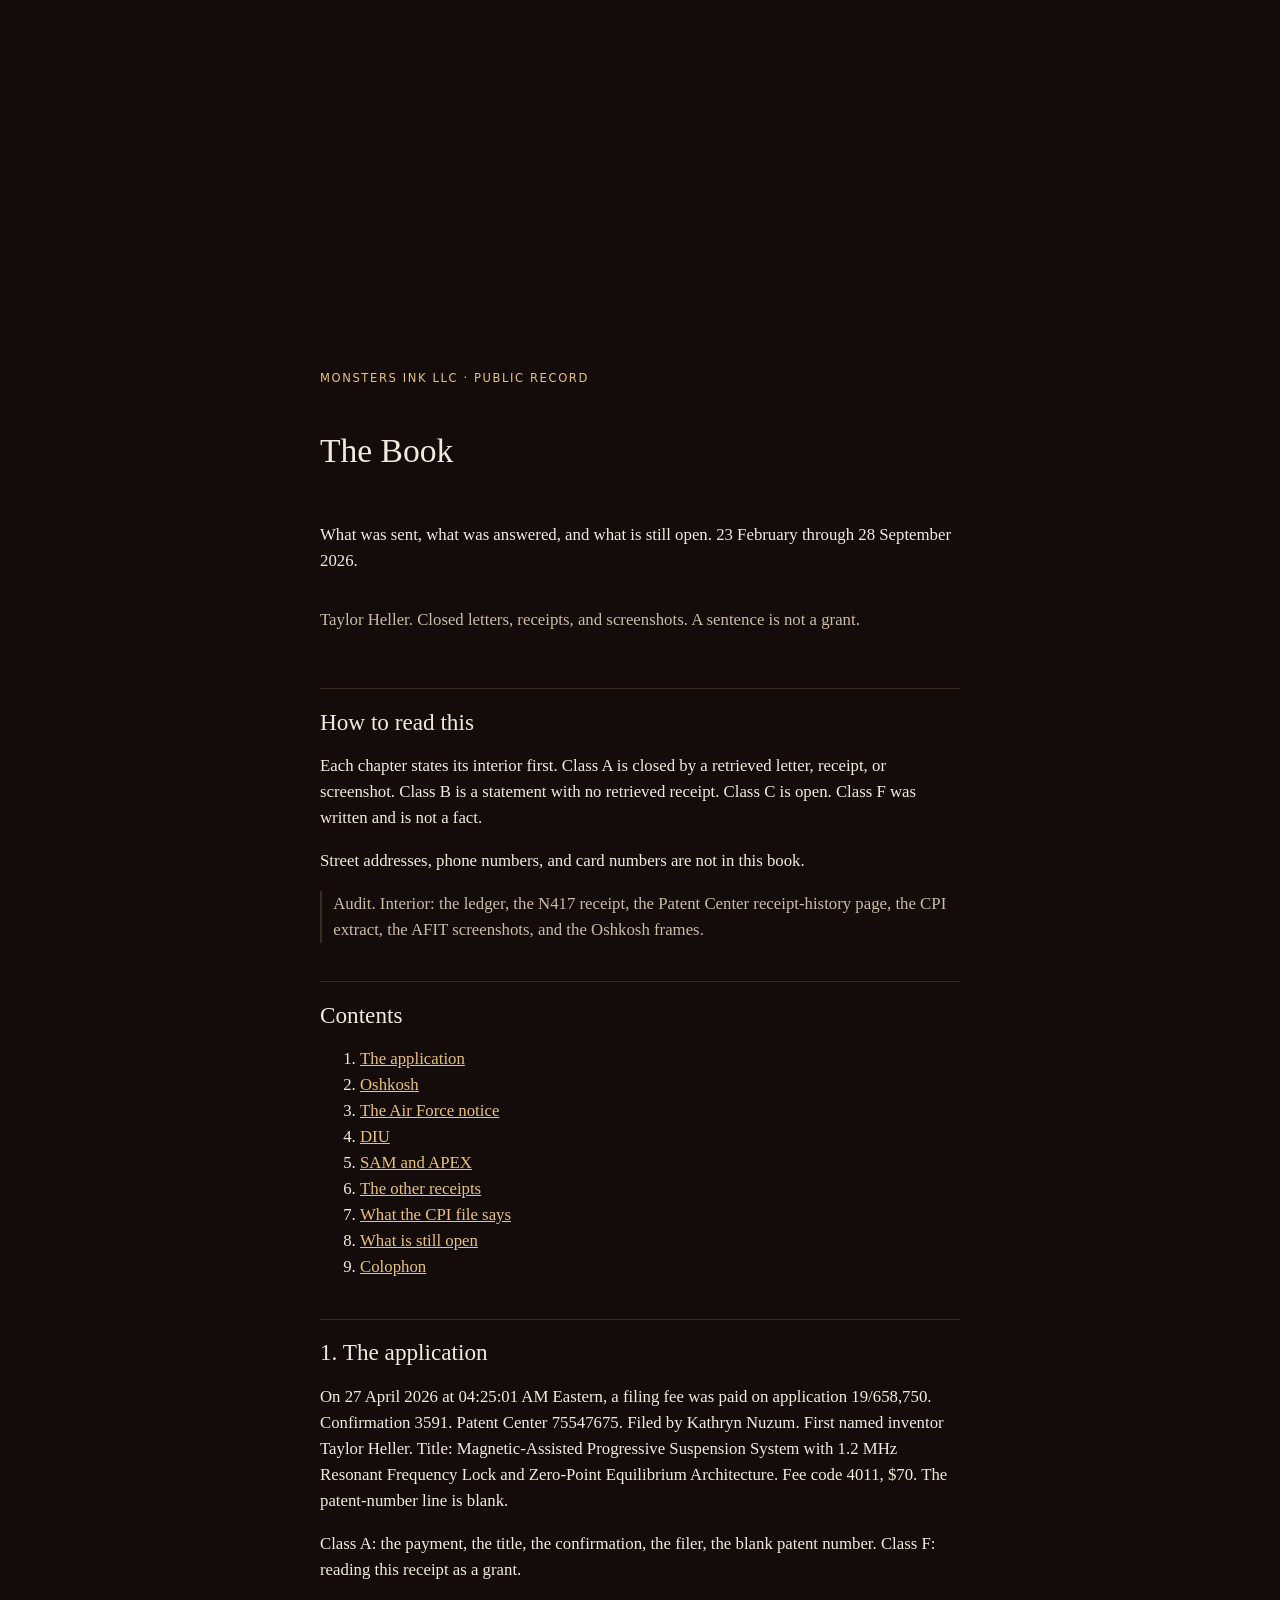
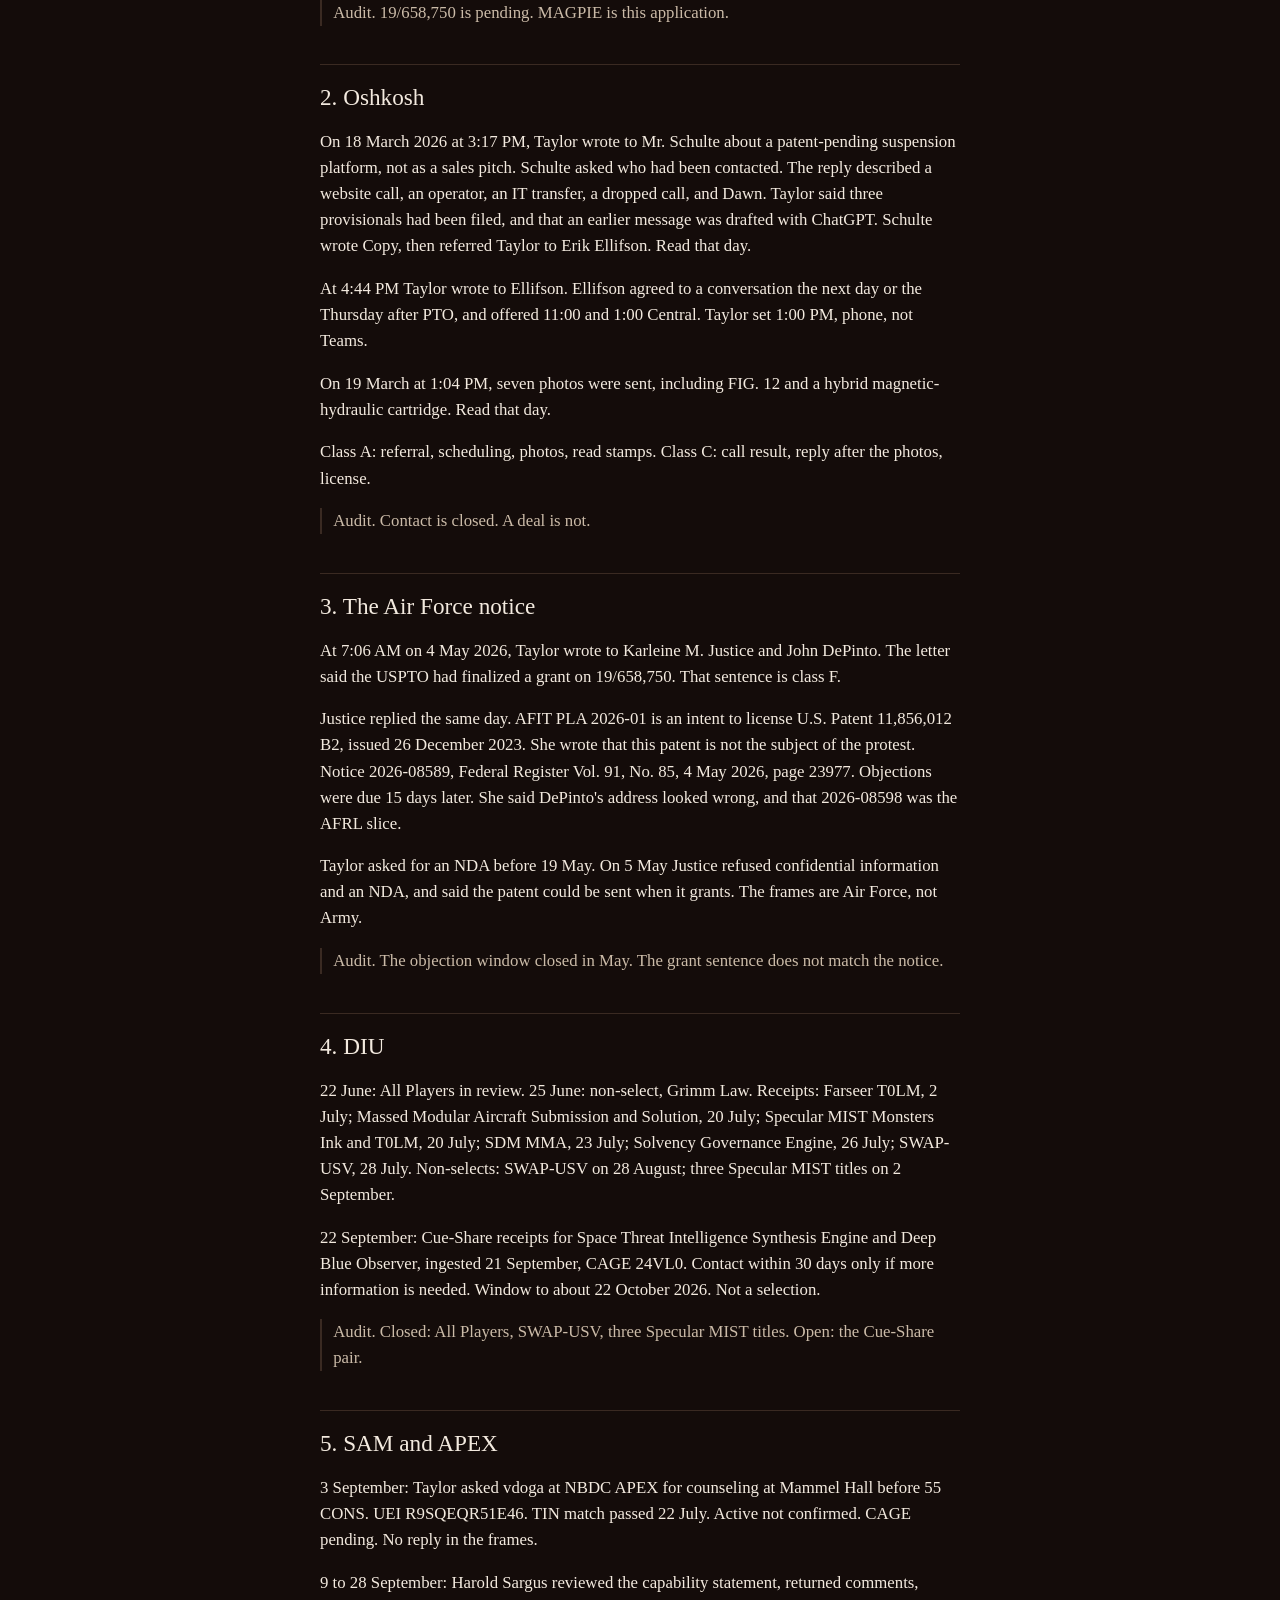
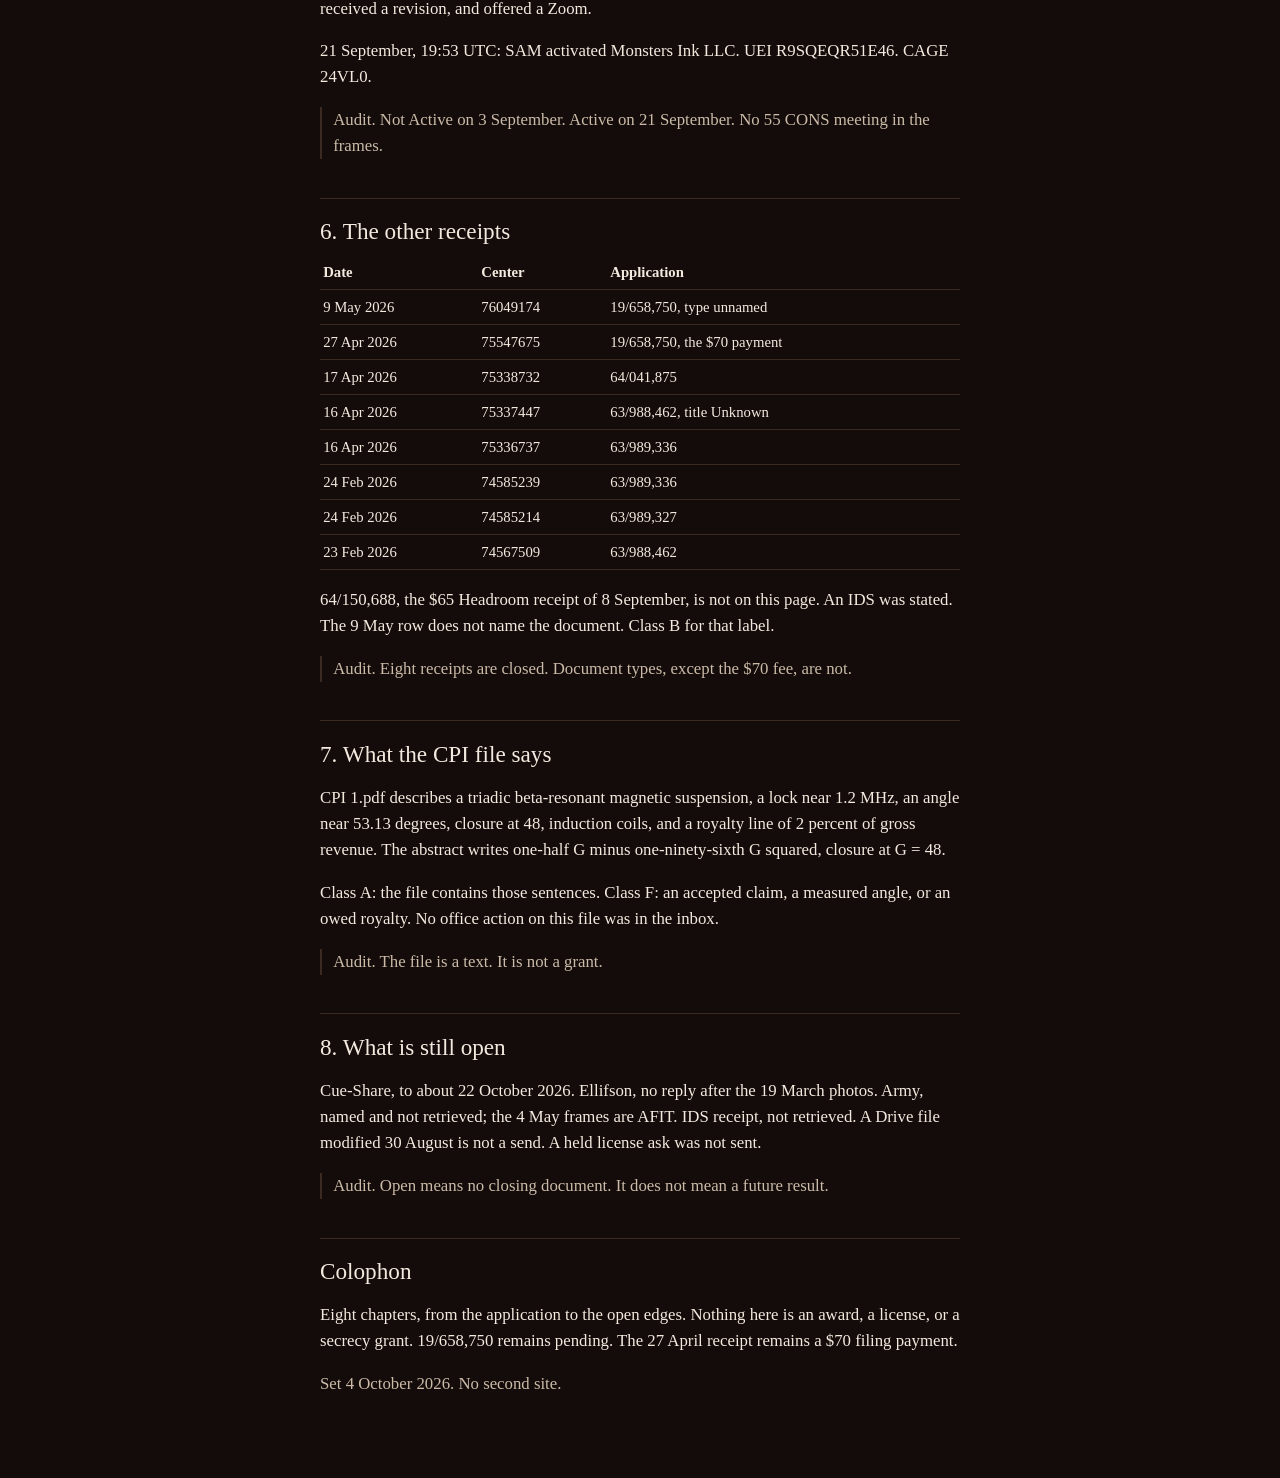
==== public/book.html @ eff6eac4 "Add the cover-to-cover book" ====
<!doctype html>
<html lang="en">
<head>
<meta charset="utf-8">
<meta name="viewport" content="width=device-width, initial-scale=1">
<title>The Book</title>
<style>
:root{color-scheme:dark;--bg:#140c0a;--ink:#f3eadf;--muted:#cbbba8;--rule:#3a2a22;--accent:#e7c27a}
body{margin:0 auto;max-width:40rem;padding:1.25rem 1.1rem 4rem;font:1.05rem/1.55 Georgia,serif;background:var(--bg);color:var(--ink)}
h1,h2{font-weight:500;line-height:1.2}h1{font-size:2.1rem}h2{font-size:1.45rem;margin:2.4rem 0 .6rem;border-top:1px solid var(--rule);padding-top:1.2rem}
a{color:var(--accent)}.muted,.audit{color:var(--muted)}.cover{min-height:70vh;display:flex;flex-direction:column;justify-content:flex-end}.kicker{letter-spacing:.14em;text-transform:uppercase;font:.72rem/1.4 ui-sans-serif,system-ui,sans-serif;color:var(--accent)}.audit{border-left:2px solid var(--rule);padding-left:.7rem}table{width:100%;border-collapse:collapse;font-size:.92rem}td,th{border-bottom:1px solid var(--rule);text-align:left;padding:.35rem .2rem;vertical-align:top}
</style>
</head>
<body>
<article>
<section class="cover" id="cover">
<p class="kicker">Monsters Ink LLC · public record</p>
<h1>The Book</h1>
<p>What was sent, what was answered, and what is still open. 23 February through 28 September 2026.</p>
<p class="muted">Taylor Heller. Closed letters, receipts, and screenshots. A sentence is not a grant.</p>
</section>
<section id="how"><h2>How to read this</h2>
<p>Each chapter states its interior first. Class A is closed by a retrieved letter, receipt, or screenshot. Class B is a statement with no retrieved receipt. Class C is open. Class F was written and is not a fact.</p>
<p>Street addresses, phone numbers, and card numbers are not in this book.</p>
<p class="audit">Audit. Interior: the ledger, the N417 receipt, the Patent Center receipt-history page, the CPI extract, the AFIT screenshots, and the Oshkosh frames.</p></section>
<nav id="contents"><h2>Contents</h2><ol>
<li><a href="#c1">The application</a></li>
<li><a href="#c2">Oshkosh</a></li>
<li><a href="#c3">The Air Force notice</a></li>
<li><a href="#c4">DIU</a></li>
<li><a href="#c5">SAM and APEX</a></li>
<li><a href="#c6">The other receipts</a></li>
<li><a href="#c7">What the CPI file says</a></li>
<li><a href="#c8">What is still open</a></li>
<li><a href="#close">Colophon</a></li>
</ol></nav>
<section id="c1"><h2>1. The application</h2>
<p>On 27 April 2026 at 04:25:01 AM Eastern, a filing fee was paid on application 19/658,750. Confirmation 3591. Patent Center 75547675. Filed by Kathryn Nuzum. First named inventor Taylor Heller. Title: Magnetic-Assisted Progressive Suspension System with 1.2 MHz Resonant Frequency Lock and Zero-Point Equilibrium Architecture. Fee code 4011, $70. The patent-number line is blank.</p>
<p>Class A: the payment, the title, the confirmation, the filer, the blank patent number. Class F: reading this receipt as a grant.</p>
<p class="audit">Audit. 19/658,750 is pending. MAGPIE is this application.</p></section>
<section id="c2"><h2>2. Oshkosh</h2>
<p>On 18 March 2026 at 3:17 PM, Taylor wrote to Mr. Schulte about a patent-pending suspension platform, not as a sales pitch. Schulte asked who had been contacted. The reply described a website call, an operator, an IT transfer, a dropped call, and Dawn. Taylor said three provisionals had been filed, and that an earlier message was drafted with ChatGPT. Schulte wrote Copy, then referred Taylor to Erik Ellifson. Read that day.</p>
<p>At 4:44 PM Taylor wrote to Ellifson. Ellifson agreed to a conversation the next day or the Thursday after PTO, and offered 11:00 and 1:00 Central. Taylor set 1:00 PM, phone, not Teams.</p>
<p>On 19 March at 1:04 PM, seven photos were sent, including FIG. 12 and a hybrid magnetic-hydraulic cartridge. Read that day.</p>
<p>Class A: referral, scheduling, photos, read stamps. Class C: call result, reply after the photos, license.</p>
<p class="audit">Audit. Contact is closed. A deal is not.</p></section>
<section id="c3"><h2>3. The Air Force notice</h2>
<p>At 7:06 AM on 4 May 2026, Taylor wrote to Karleine M. Justice and John DePinto. The letter said the USPTO had finalized a grant on 19/658,750. That sentence is class F.</p>
<p>Justice replied the same day. AFIT PLA 2026-01 is an intent to license U.S. Patent 11,856,012 B2, issued 26 December 2023. She wrote that this patent is not the subject of the protest. Notice 2026-08589, Federal Register Vol. 91, No. 85, 4 May 2026, page 23977. Objections were due 15 days later. She said DePinto's address looked wrong, and that 2026-08598 was the AFRL slice.</p>
<p>Taylor asked for an NDA before 19 May. On 5 May Justice refused confidential information and an NDA, and said the patent could be sent when it grants. The frames are Air Force, not Army.</p>
<p class="audit">Audit. The objection window closed in May. The grant sentence does not match the notice.</p></section>
<section id="c4"><h2>4. DIU</h2>
<p>22 June: All Players in review. 25 June: non-select, Grimm Law. Receipts: Farseer T0LM, 2 July; Massed Modular Aircraft Submission and Solution, 20 July; Specular MIST Monsters Ink and T0LM, 20 July; SDM MMA, 23 July; Solvency Governance Engine, 26 July; SWAP-USV, 28 July. Non-selects: SWAP-USV on 28 August; three Specular MIST titles on 2 September.</p>
<p>22 September: Cue-Share receipts for Space Threat Intelligence Synthesis Engine and Deep Blue Observer, ingested 21 September, CAGE 24VL0. Contact within 30 days only if more information is needed. Window to about 22 October 2026. Not a selection.</p>
<p class="audit">Audit. Closed: All Players, SWAP-USV, three Specular MIST titles. Open: the Cue-Share pair.</p></section>
<section id="c5"><h2>5. SAM and APEX</h2>
<p>3 September: Taylor asked vdoga at NBDC APEX for counseling at Mammel Hall before 55 CONS. UEI R9SQEQR51E46. TIN match passed 22 July. Active not confirmed. CAGE pending. No reply in the frames.</p>
<p>9 to 28 September: Harold Sargus reviewed the capability statement, returned comments, received a revision, and offered a Zoom.</p>
<p>21 September, 19:53 UTC: SAM activated Monsters Ink LLC. UEI R9SQEQR51E46. CAGE 24VL0.</p>
<p class="audit">Audit. Not Active on 3 September. Active on 21 September. No 55 CONS meeting in the frames.</p></section>
<section id="c6"><h2>6. The other receipts</h2>
<table>
<tr><th>Date</th><th>Center</th><th>Application</th></tr>
<tr><td>9 May 2026</td><td>76049174</td><td>19/658,750, type unnamed</td></tr>
<tr><td>27 Apr 2026</td><td>75547675</td><td>19/658,750, the $70 payment</td></tr>
<tr><td>17 Apr 2026</td><td>75338732</td><td>64/041,875</td></tr>
<tr><td>16 Apr 2026</td><td>75337447</td><td>63/988,462, title Unknown</td></tr>
<tr><td>16 Apr 2026</td><td>75336737</td><td>63/989,336</td></tr>
<tr><td>24 Feb 2026</td><td>74585239</td><td>63/989,336</td></tr>
<tr><td>24 Feb 2026</td><td>74585214</td><td>63/989,327</td></tr>
<tr><td>23 Feb 2026</td><td>74567509</td><td>63/988,462</td></tr>
</table>
<p>64/150,688, the $65 Headroom receipt of 8 September, is not on this page. An IDS was stated. The 9 May row does not name the document. Class B for that label.</p>
<p class="audit">Audit. Eight receipts are closed. Document types, except the $70 fee, are not.</p></section>
<section id="c7"><h2>7. What the CPI file says</h2>
<p>CPI 1.pdf describes a triadic beta-resonant magnetic suspension, a lock near 1.2 MHz, an angle near 53.13 degrees, closure at 48, induction coils, and a royalty line of 2 percent of gross revenue. The abstract writes one-half G minus one-ninety-sixth G squared, closure at G = 48.</p>
<p>Class A: the file contains those sentences. Class F: an accepted claim, a measured angle, or an owed royalty. No office action on this file was in the inbox.</p>
<p class="audit">Audit. The file is a text. It is not a grant.</p></section>
<section id="c8"><h2>8. What is still open</h2>
<p>Cue-Share, to about 22 October 2026. Ellifson, no reply after the 19 March photos. Army, named and not retrieved; the 4 May frames are AFIT. IDS receipt, not retrieved. A Drive file modified 30 August is not a send. A held license ask was not sent.</p>
<p class="audit">Audit. Open means no closing document. It does not mean a future result.</p></section>
<section id="close"><h2>Colophon</h2>
<p>Eight chapters, from the application to the open edges. Nothing here is an award, a license, or a secrecy grant. 19/658,750 remains pending. The 27 April receipt remains a $70 filing payment.</p>
<p class="muted">Set 4 October 2026. No second site.</p></section>
</article>
</body>
</html>
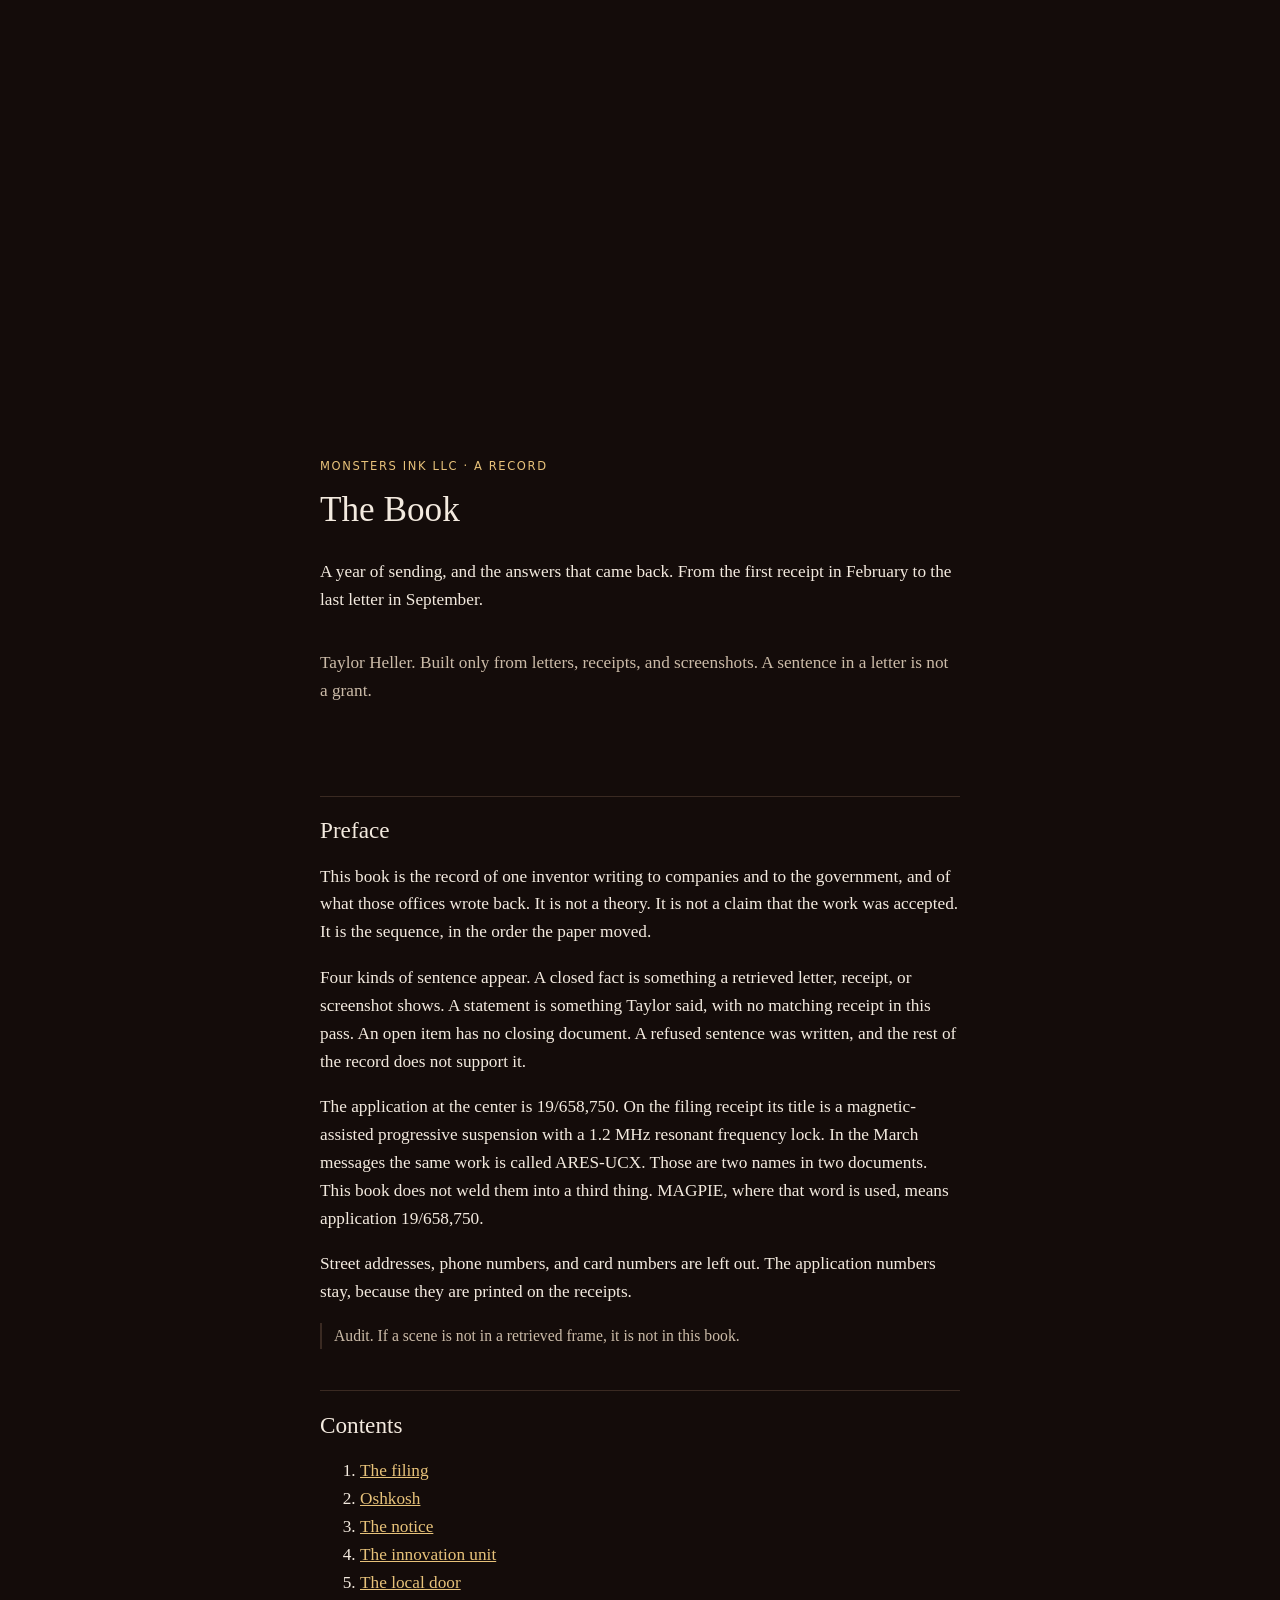
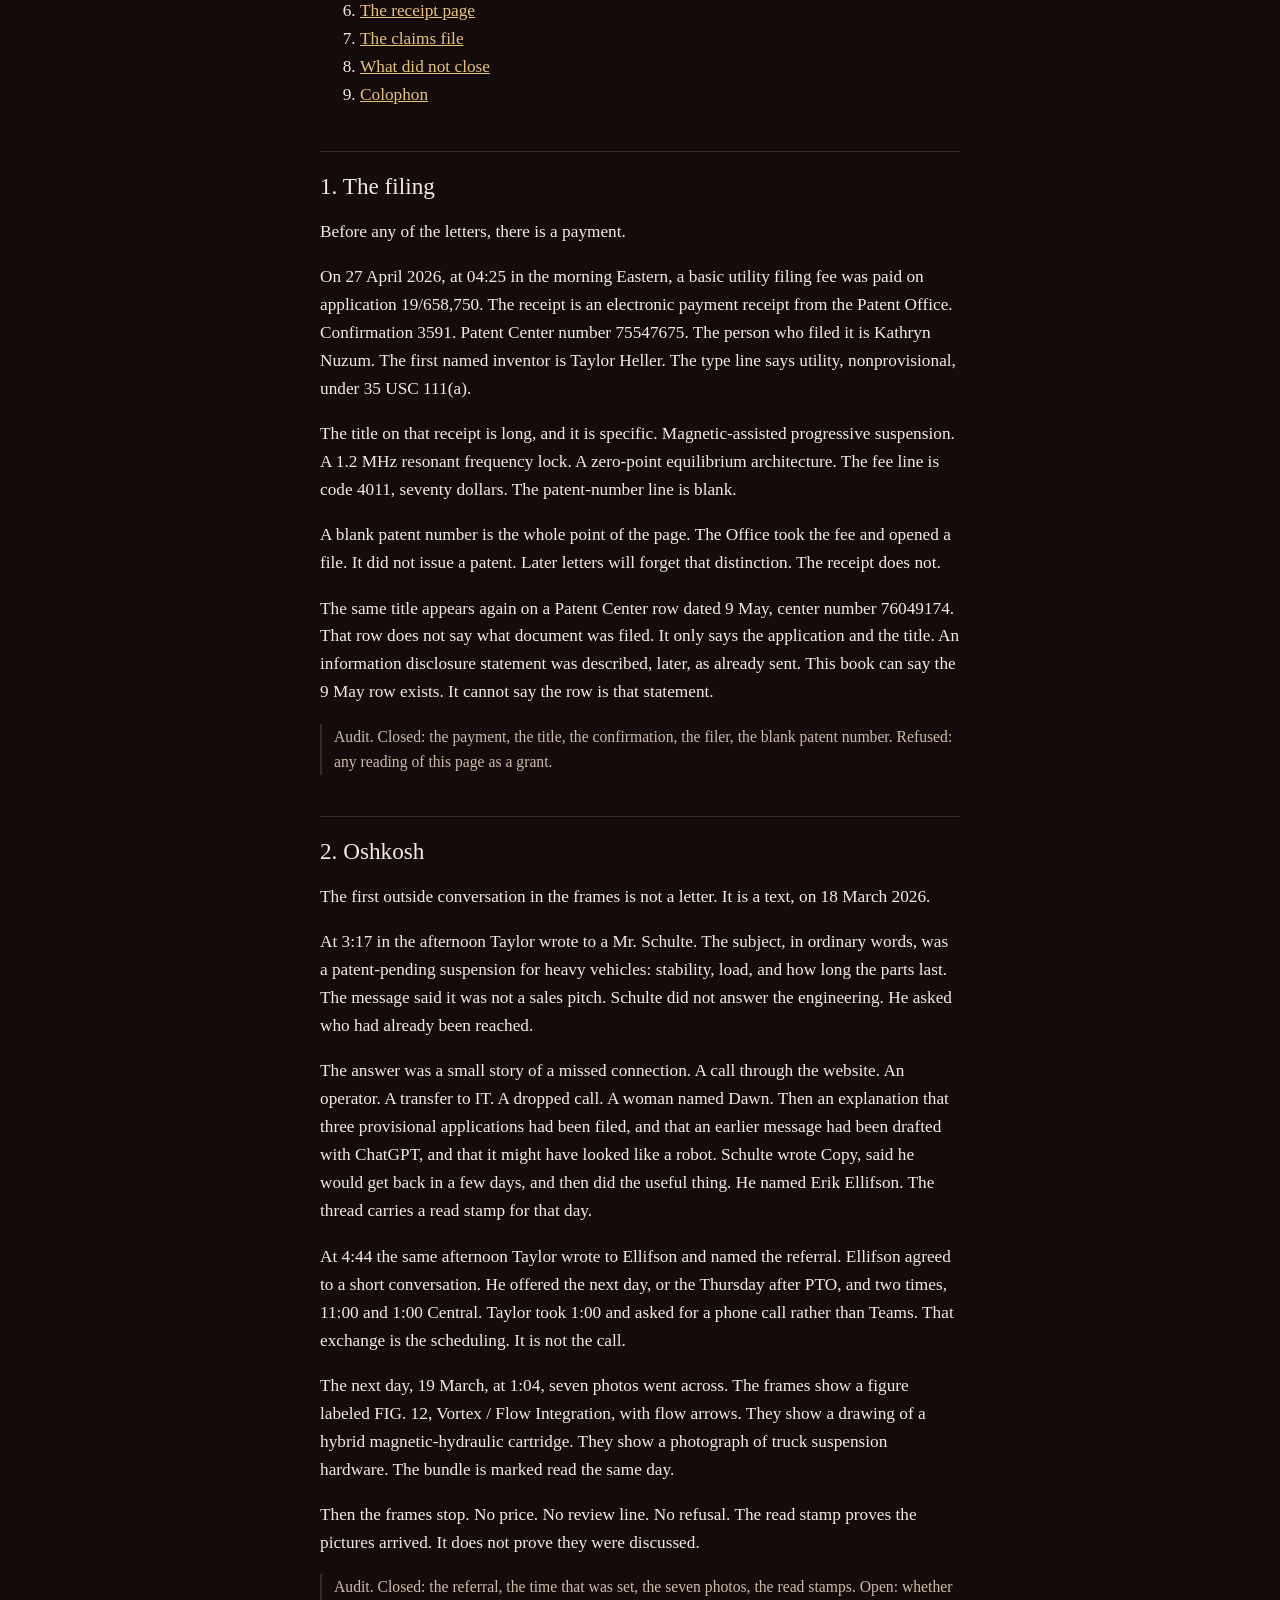
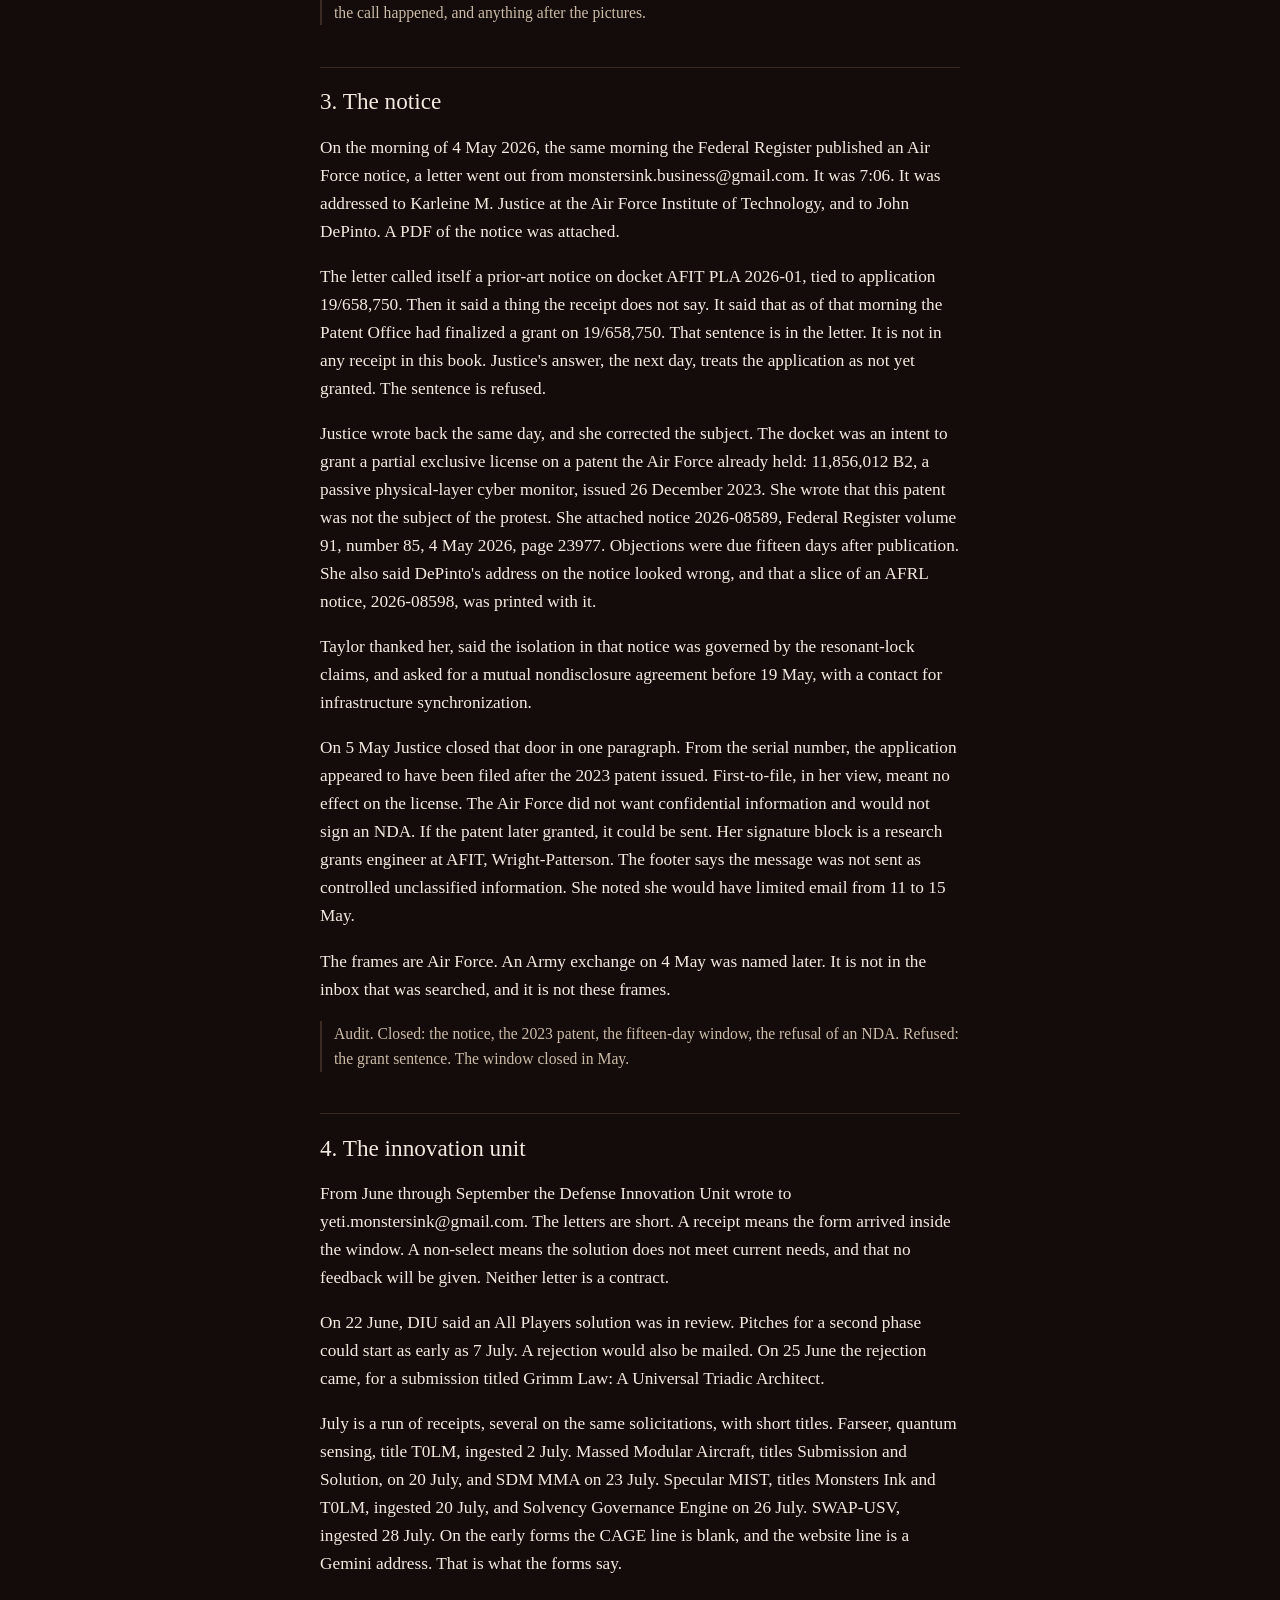
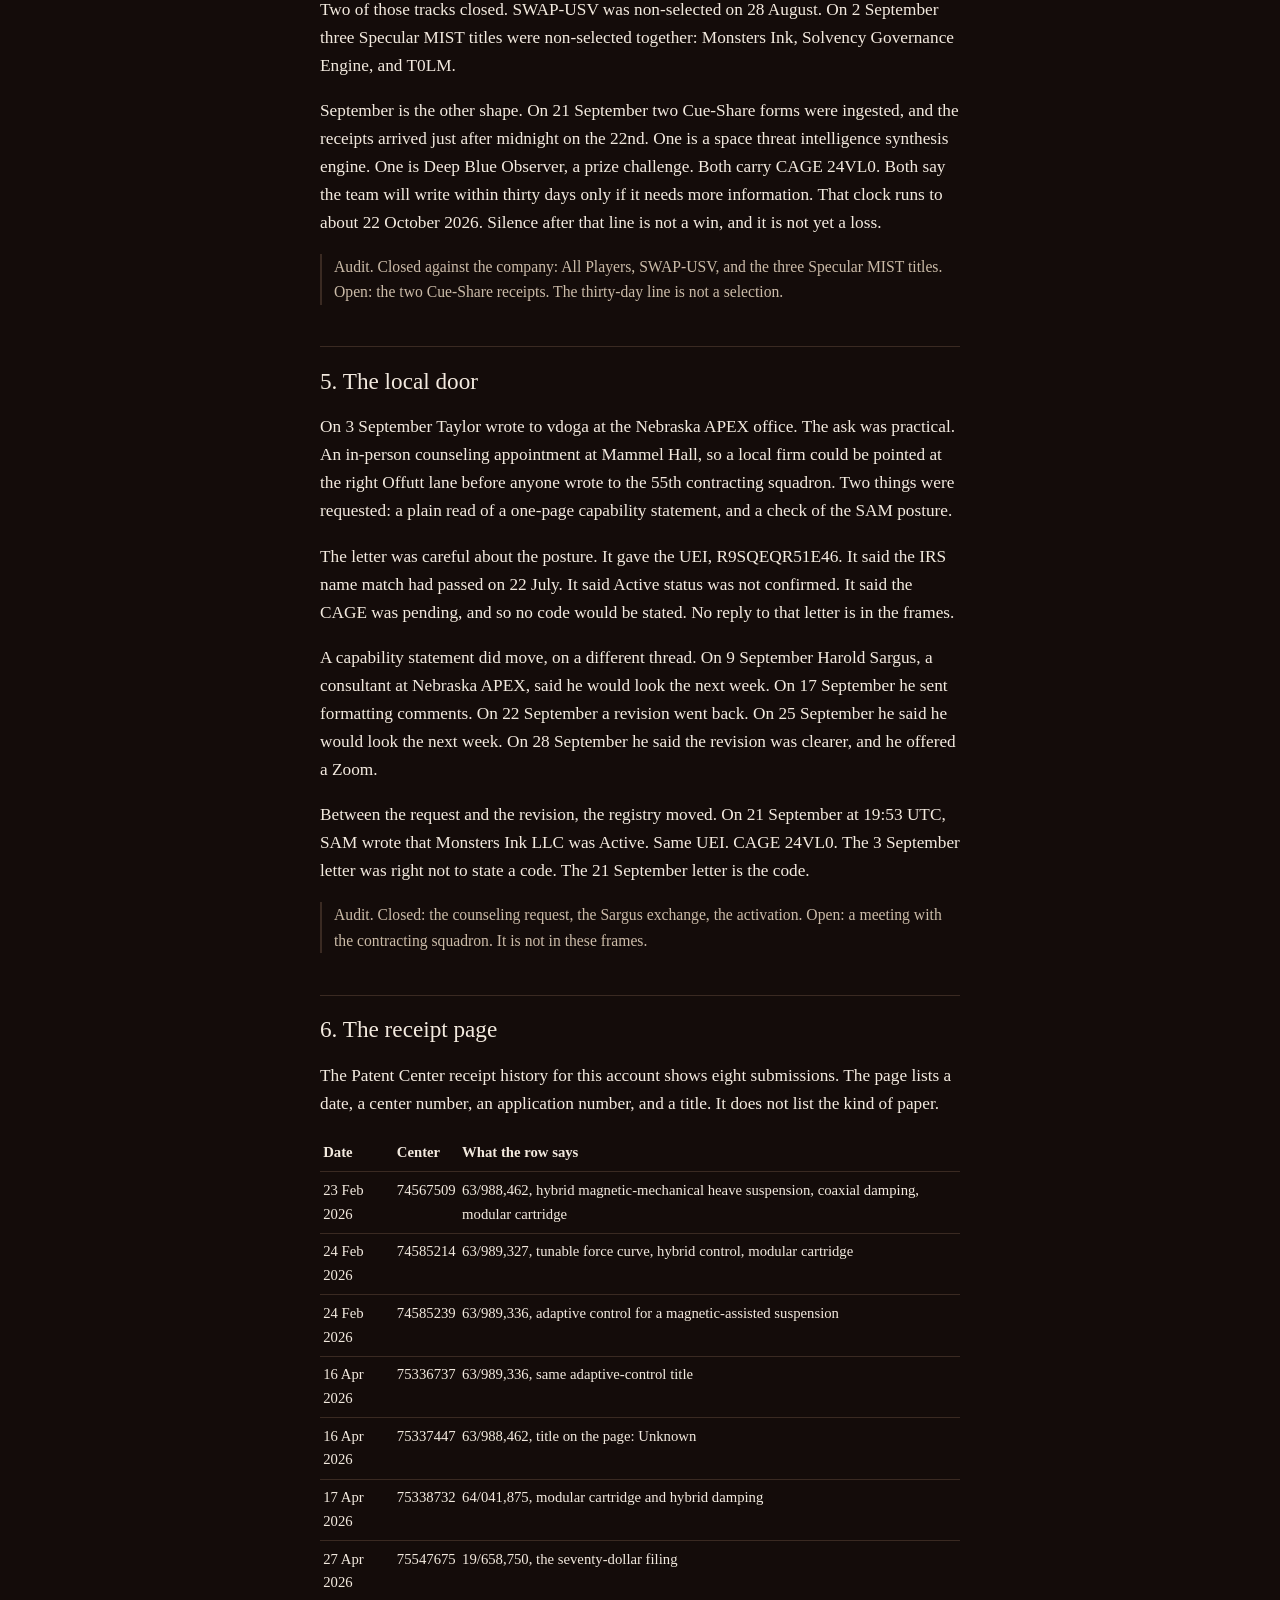
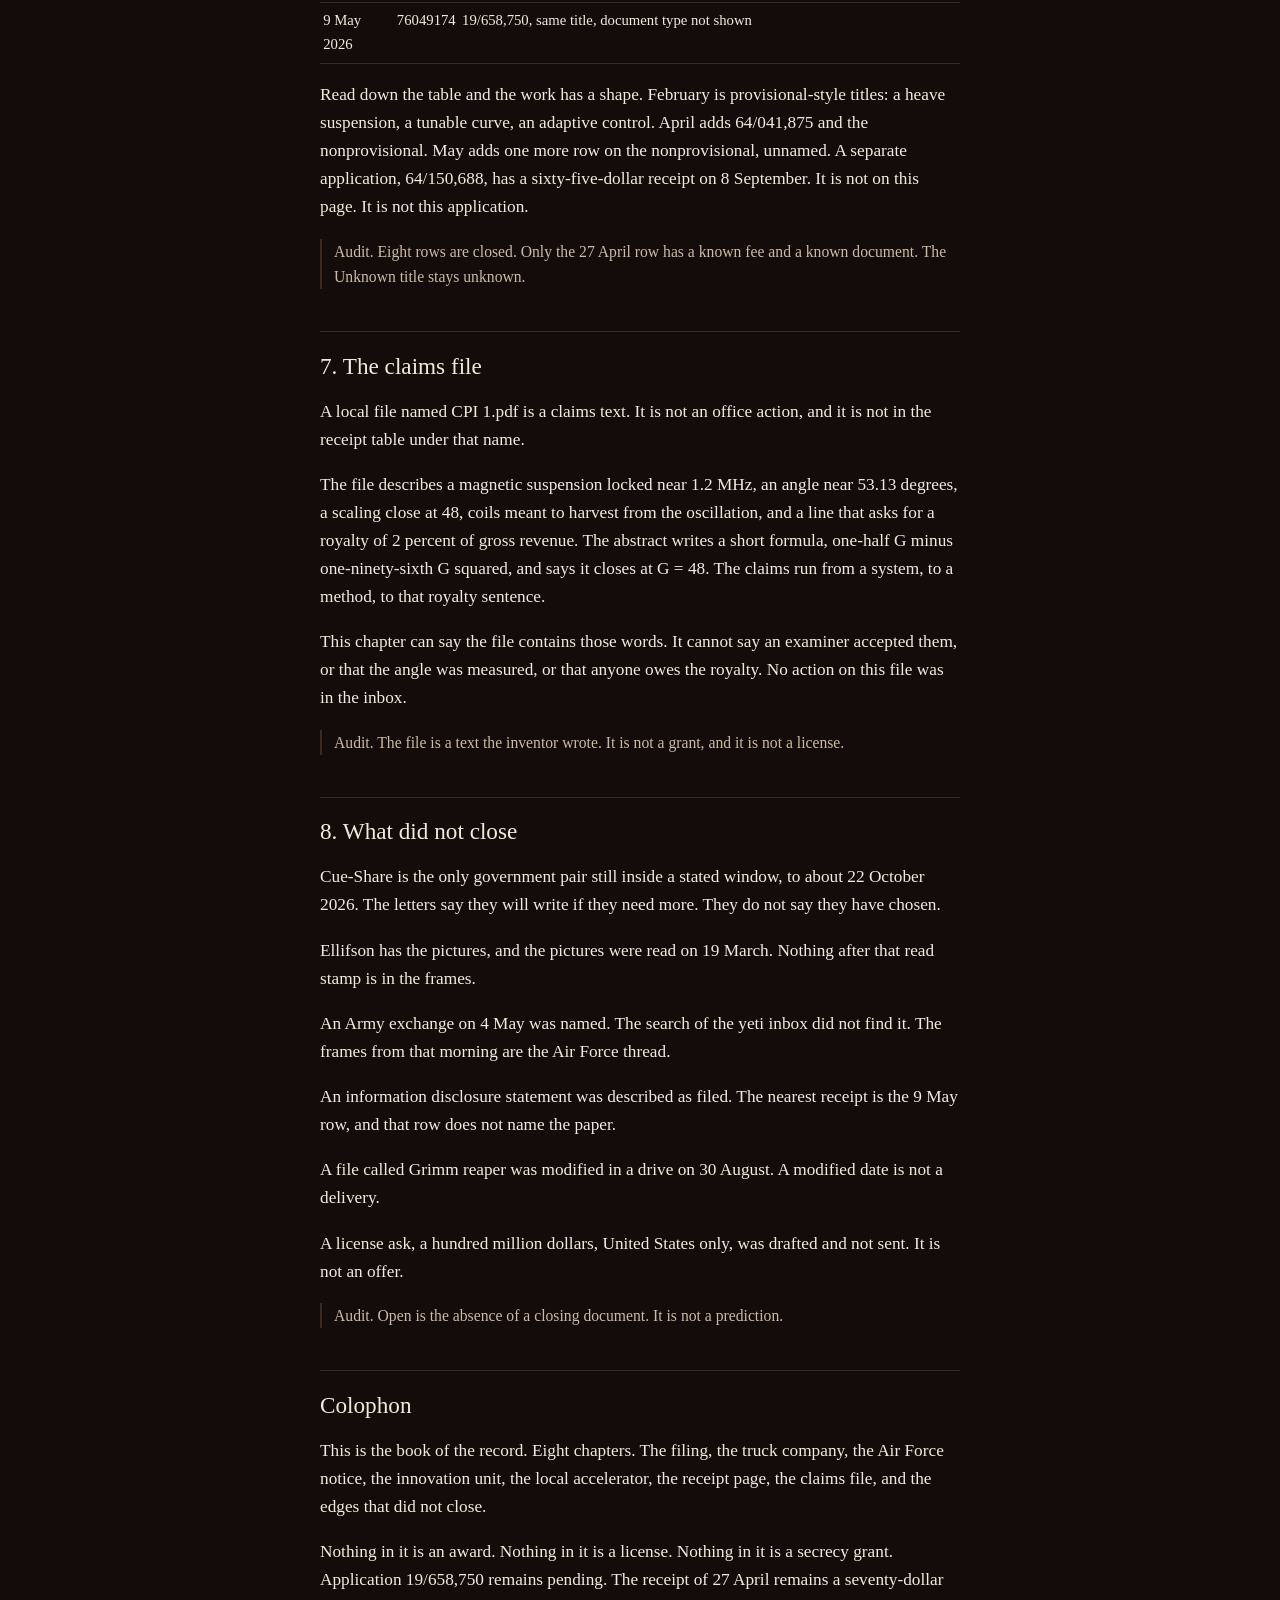
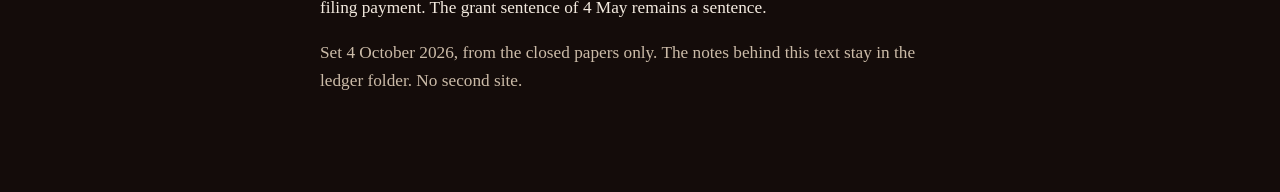
==== commit c3a02556: "Expand the book from skeleton to chapters" ====
--- a/public/book.html
+++ b/public/book.html
@@ -6,82 +6,131 @@
 <title>The Book</title>
 <style>
 :root{color-scheme:dark;--bg:#140c0a;--ink:#f3eadf;--muted:#cbbba8;--rule:#3a2a22;--accent:#e7c27a}
-body{margin:0 auto;max-width:40rem;padding:1.25rem 1.1rem 4rem;font:1.05rem/1.55 Georgia,serif;background:var(--bg);color:var(--ink)}
-h1,h2{font-weight:500;line-height:1.2}h1{font-size:2.1rem}h2{font-size:1.45rem;margin:2.4rem 0 .6rem;border-top:1px solid var(--rule);padding-top:1.2rem}
-a{color:var(--accent)}.muted,.audit{color:var(--muted)}.cover{min-height:70vh;display:flex;flex-direction:column;justify-content:flex-end}.kicker{letter-spacing:.14em;text-transform:uppercase;font:.72rem/1.4 ui-sans-serif,system-ui,sans-serif;color:var(--accent)}.audit{border-left:2px solid var(--rule);padding-left:.7rem}table{width:100%;border-collapse:collapse;font-size:.92rem}td,th{border-bottom:1px solid var(--rule);text-align:left;padding:.35rem .2rem;vertical-align:top}
+body{margin:0 auto;max-width:40rem;padding:1.25rem 1.1rem 5rem;font:1.08rem/1.62 Georgia,serif;background:var(--bg);color:var(--ink)}
+h1,h2{font-weight:500;line-height:1.2}h1{font-size:2.2rem;margin:.2rem 0 .6rem}h2{font-size:1.45rem;margin:2.6rem 0 .7rem;border-top:1px solid var(--rule);padding-top:1.3rem}
+a{color:var(--accent)}.muted,.audit{color:var(--muted)}
+.cover{min-height:78vh;display:flex;flex-direction:column;justify-content:flex-end;padding-bottom:2rem}
+.kicker{letter-spacing:.14em;text-transform:uppercase;font:.72rem/1.4 ui-sans-serif,system-ui,sans-serif;color:var(--accent)}
+.audit{border-left:2px solid var(--rule);padding-left:.75rem;font-size:.98rem}
+table{width:100%;border-collapse:collapse;font-size:.92rem}td,th{border-bottom:1px solid var(--rule);text-align:left;padding:.4rem .2rem;vertical-align:top}
 </style>
 </head>
 <body>
 <article>
 <section class="cover" id="cover">
-<p class="kicker">Monsters Ink LLC · public record</p>
+<p class="kicker">Monsters Ink LLC · a record</p>
 <h1>The Book</h1>
-<p>What was sent, what was answered, and what is still open. 23 February through 28 September 2026.</p>
-<p class="muted">Taylor Heller. Closed letters, receipts, and screenshots. A sentence is not a grant.</p>
+<p>A year of sending, and the answers that came back. From the first receipt in February to the last letter in September.</p>
+<p class="muted">Taylor Heller. Built only from letters, receipts, and screenshots. A sentence in a letter is not a grant.</p>
 </section>
-<section id="how"><h2>How to read this</h2>
-<p>Each chapter states its interior first. Class A is closed by a retrieved letter, receipt, or screenshot. Class B is a statement with no retrieved receipt. Class C is open. Class F was written and is not a fact.</p>
-<p>Street addresses, phone numbers, and card numbers are not in this book.</p>
-<p class="audit">Audit. Interior: the ledger, the N417 receipt, the Patent Center receipt-history page, the CPI extract, the AFIT screenshots, and the Oshkosh frames.</p></section>
-<nav id="contents"><h2>Contents</h2><ol>
-<li><a href="#c1">The application</a></li>
+<section id="preface">
+<h2>Preface</h2>
+<p>This book is the record of one inventor writing to companies and to the government, and of what those offices wrote back. It is not a theory. It is not a claim that the work was accepted. It is the sequence, in the order the paper moved.</p>
+<p>Four kinds of sentence appear. A closed fact is something a retrieved letter, receipt, or screenshot shows. A statement is something Taylor said, with no matching receipt in this pass. An open item has no closing document. A refused sentence was written, and the rest of the record does not support it.</p>
+<p>The application at the center is 19/658,750. On the filing receipt its title is a magnetic-assisted progressive suspension with a 1.2 MHz resonant frequency lock. In the March messages the same work is called ARES-UCX. Those are two names in two documents. This book does not weld them into a third thing. MAGPIE, where that word is used, means application 19/658,750.</p>
+<p>Street addresses, phone numbers, and card numbers are left out. The application numbers stay, because they are printed on the receipts.</p>
+<p class="audit">Audit. If a scene is not in a retrieved frame, it is not in this book.</p>
+</section>
+<nav id="contents">
+<h2>Contents</h2>
+<ol>
+<li><a href="#c1">The filing</a></li>
 <li><a href="#c2">Oshkosh</a></li>
-<li><a href="#c3">The Air Force notice</a></li>
-<li><a href="#c4">DIU</a></li>
-<li><a href="#c5">SAM and APEX</a></li>
-<li><a href="#c6">The other receipts</a></li>
-<li><a href="#c7">What the CPI file says</a></li>
-<li><a href="#c8">What is still open</a></li>
+<li><a href="#c3">The notice</a></li>
+<li><a href="#c4">The innovation unit</a></li>
+<li><a href="#c5">The local door</a></li>
+<li><a href="#c6">The receipt page</a></li>
+<li><a href="#c7">The claims file</a></li>
+<li><a href="#c8">What did not close</a></li>
 <li><a href="#close">Colophon</a></li>
-</ol></nav>
-<section id="c1"><h2>1. The application</h2>
-<p>On 27 April 2026 at 04:25:01 AM Eastern, a filing fee was paid on application 19/658,750. Confirmation 3591. Patent Center 75547675. Filed by Kathryn Nuzum. First named inventor Taylor Heller. Title: Magnetic-Assisted Progressive Suspension System with 1.2 MHz Resonant Frequency Lock and Zero-Point Equilibrium Architecture. Fee code 4011, $70. The patent-number line is blank.</p>
-<p>Class A: the payment, the title, the confirmation, the filer, the blank patent number. Class F: reading this receipt as a grant.</p>
-<p class="audit">Audit. 19/658,750 is pending. MAGPIE is this application.</p></section>
-<section id="c2"><h2>2. Oshkosh</h2>
-<p>On 18 March 2026 at 3:17 PM, Taylor wrote to Mr. Schulte about a patent-pending suspension platform, not as a sales pitch. Schulte asked who had been contacted. The reply described a website call, an operator, an IT transfer, a dropped call, and Dawn. Taylor said three provisionals had been filed, and that an earlier message was drafted with ChatGPT. Schulte wrote Copy, then referred Taylor to Erik Ellifson. Read that day.</p>
-<p>At 4:44 PM Taylor wrote to Ellifson. Ellifson agreed to a conversation the next day or the Thursday after PTO, and offered 11:00 and 1:00 Central. Taylor set 1:00 PM, phone, not Teams.</p>
-<p>On 19 March at 1:04 PM, seven photos were sent, including FIG. 12 and a hybrid magnetic-hydraulic cartridge. Read that day.</p>
-<p>Class A: referral, scheduling, photos, read stamps. Class C: call result, reply after the photos, license.</p>
-<p class="audit">Audit. Contact is closed. A deal is not.</p></section>
-<section id="c3"><h2>3. The Air Force notice</h2>
-<p>At 7:06 AM on 4 May 2026, Taylor wrote to Karleine M. Justice and John DePinto. The letter said the USPTO had finalized a grant on 19/658,750. That sentence is class F.</p>
-<p>Justice replied the same day. AFIT PLA 2026-01 is an intent to license U.S. Patent 11,856,012 B2, issued 26 December 2023. She wrote that this patent is not the subject of the protest. Notice 2026-08589, Federal Register Vol. 91, No. 85, 4 May 2026, page 23977. Objections were due 15 days later. She said DePinto's address looked wrong, and that 2026-08598 was the AFRL slice.</p>
-<p>Taylor asked for an NDA before 19 May. On 5 May Justice refused confidential information and an NDA, and said the patent could be sent when it grants. The frames are Air Force, not Army.</p>
-<p class="audit">Audit. The objection window closed in May. The grant sentence does not match the notice.</p></section>
-<section id="c4"><h2>4. DIU</h2>
-<p>22 June: All Players in review. 25 June: non-select, Grimm Law. Receipts: Farseer T0LM, 2 July; Massed Modular Aircraft Submission and Solution, 20 July; Specular MIST Monsters Ink and T0LM, 20 July; SDM MMA, 23 July; Solvency Governance Engine, 26 July; SWAP-USV, 28 July. Non-selects: SWAP-USV on 28 August; three Specular MIST titles on 2 September.</p>
-<p>22 September: Cue-Share receipts for Space Threat Intelligence Synthesis Engine and Deep Blue Observer, ingested 21 September, CAGE 24VL0. Contact within 30 days only if more information is needed. Window to about 22 October 2026. Not a selection.</p>
-<p class="audit">Audit. Closed: All Players, SWAP-USV, three Specular MIST titles. Open: the Cue-Share pair.</p></section>
-<section id="c5"><h2>5. SAM and APEX</h2>
-<p>3 September: Taylor asked vdoga at NBDC APEX for counseling at Mammel Hall before 55 CONS. UEI R9SQEQR51E46. TIN match passed 22 July. Active not confirmed. CAGE pending. No reply in the frames.</p>
-<p>9 to 28 September: Harold Sargus reviewed the capability statement, returned comments, received a revision, and offered a Zoom.</p>
-<p>21 September, 19:53 UTC: SAM activated Monsters Ink LLC. UEI R9SQEQR51E46. CAGE 24VL0.</p>
-<p class="audit">Audit. Not Active on 3 September. Active on 21 September. No 55 CONS meeting in the frames.</p></section>
-<section id="c6"><h2>6. The other receipts</h2>
+</ol>
+</nav>
+<section id="c1">
+<h2>1. The filing</h2>
+<p>Before any of the letters, there is a payment.</p>
+<p>On 27 April 2026, at 04:25 in the morning Eastern, a basic utility filing fee was paid on application 19/658,750. The receipt is an electronic payment receipt from the Patent Office. Confirmation 3591. Patent Center number 75547675. The person who filed it is Kathryn Nuzum. The first named inventor is Taylor Heller. The type line says utility, nonprovisional, under 35 USC 111(a).</p>
+<p>The title on that receipt is long, and it is specific. Magnetic-assisted progressive suspension. A 1.2 MHz resonant frequency lock. A zero-point equilibrium architecture. The fee line is code 4011, seventy dollars. The patent-number line is blank.</p>
+<p>A blank patent number is the whole point of the page. The Office took the fee and opened a file. It did not issue a patent. Later letters will forget that distinction. The receipt does not.</p>
+<p>The same title appears again on a Patent Center row dated 9 May, center number 76049174. That row does not say what document was filed. It only says the application and the title. An information disclosure statement was described, later, as already sent. This book can say the 9 May row exists. It cannot say the row is that statement.</p>
+<p class="audit">Audit. Closed: the payment, the title, the confirmation, the filer, the blank patent number. Refused: any reading of this page as a grant.</p>
+</section>
+<section id="c2">
+<h2>2. Oshkosh</h2>
+<p>The first outside conversation in the frames is not a letter. It is a text, on 18 March 2026.</p>
+<p>At 3:17 in the afternoon Taylor wrote to a Mr. Schulte. The subject, in ordinary words, was a patent-pending suspension for heavy vehicles: stability, load, and how long the parts last. The message said it was not a sales pitch. Schulte did not answer the engineering. He asked who had already been reached.</p>
+<p>The answer was a small story of a missed connection. A call through the website. An operator. A transfer to IT. A dropped call. A woman named Dawn. Then an explanation that three provisional applications had been filed, and that an earlier message had been drafted with ChatGPT, and that it might have looked like a robot. Schulte wrote Copy, said he would get back in a few days, and then did the useful thing. He named Erik Ellifson. The thread carries a read stamp for that day.</p>
+<p>At 4:44 the same afternoon Taylor wrote to Ellifson and named the referral. Ellifson agreed to a short conversation. He offered the next day, or the Thursday after PTO, and two times, 11:00 and 1:00 Central. Taylor took 1:00 and asked for a phone call rather than Teams. That exchange is the scheduling. It is not the call.</p>
+<p>The next day, 19 March, at 1:04, seven photos went across. The frames show a figure labeled FIG. 12, Vortex / Flow Integration, with flow arrows. They show a drawing of a hybrid magnetic-hydraulic cartridge. They show a photograph of truck suspension hardware. The bundle is marked read the same day.</p>
+<p>Then the frames stop. No price. No review line. No refusal. The read stamp proves the pictures arrived. It does not prove they were discussed.</p>
+<p class="audit">Audit. Closed: the referral, the time that was set, the seven photos, the read stamps. Open: whether the call happened, and anything after the pictures.</p>
+</section>
+<section id="c3">
+<h2>3. The notice</h2>
+<p>On the morning of 4 May 2026, the same morning the Federal Register published an Air Force notice, a letter went out from monstersink.business@gmail.com. It was 7:06. It was addressed to Karleine M. Justice at the Air Force Institute of Technology, and to John DePinto. A PDF of the notice was attached.</p>
+<p>The letter called itself a prior-art notice on docket AFIT PLA 2026-01, tied to application 19/658,750. Then it said a thing the receipt does not say. It said that as of that morning the Patent Office had finalized a grant on 19/658,750. That sentence is in the letter. It is not in any receipt in this book. Justice's answer, the next day, treats the application as not yet granted. The sentence is refused.</p>
+<p>Justice wrote back the same day, and she corrected the subject. The docket was an intent to grant a partial exclusive license on a patent the Air Force already held: 11,856,012 B2, a passive physical-layer cyber monitor, issued 26 December 2023. She wrote that this patent was not the subject of the protest. She attached notice 2026-08589, Federal Register volume 91, number 85, 4 May 2026, page 23977. Objections were due fifteen days after publication. She also said DePinto's address on the notice looked wrong, and that a slice of an AFRL notice, 2026-08598, was printed with it.</p>
+<p>Taylor thanked her, said the isolation in that notice was governed by the resonant-lock claims, and asked for a mutual nondisclosure agreement before 19 May, with a contact for infrastructure synchronization.</p>
+<p>On 5 May Justice closed that door in one paragraph. From the serial number, the application appeared to have been filed after the 2023 patent issued. First-to-file, in her view, meant no effect on the license. The Air Force did not want confidential information and would not sign an NDA. If the patent later granted, it could be sent. Her signature block is a research grants engineer at AFIT, Wright-Patterson. The footer says the message was not sent as controlled unclassified information. She noted she would have limited email from 11 to 15 May.</p>
+<p>The frames are Air Force. An Army exchange on 4 May was named later. It is not in the inbox that was searched, and it is not these frames.</p>
+<p class="audit">Audit. Closed: the notice, the 2023 patent, the fifteen-day window, the refusal of an NDA. Refused: the grant sentence. The window closed in May.</p>
+</section>
+<section id="c4">
+<h2>4. The innovation unit</h2>
+<p>From June through September the Defense Innovation Unit wrote to yeti.monstersink@gmail.com. The letters are short. A receipt means the form arrived inside the window. A non-select means the solution does not meet current needs, and that no feedback will be given. Neither letter is a contract.</p>
+<p>On 22 June, DIU said an All Players solution was in review. Pitches for a second phase could start as early as 7 July. A rejection would also be mailed. On 25 June the rejection came, for a submission titled Grimm Law: A Universal Triadic Architect.</p>
+<p>July is a run of receipts, several on the same solicitations, with short titles. Farseer, quantum sensing, title T0LM, ingested 2 July. Massed Modular Aircraft, titles Submission and Solution, on 20 July, and SDM MMA on 23 July. Specular MIST, titles Monsters Ink and T0LM, ingested 20 July, and Solvency Governance Engine on 26 July. SWAP-USV, ingested 28 July. On the early forms the CAGE line is blank, and the website line is a Gemini address. That is what the forms say.</p>
+<p>Two of those tracks closed. SWAP-USV was non-selected on 28 August. On 2 September three Specular MIST titles were non-selected together: Monsters Ink, Solvency Governance Engine, and T0LM.</p>
+<p>September is the other shape. On 21 September two Cue-Share forms were ingested, and the receipts arrived just after midnight on the 22nd. One is a space threat intelligence synthesis engine. One is Deep Blue Observer, a prize challenge. Both carry CAGE 24VL0. Both say the team will write within thirty days only if it needs more information. That clock runs to about 22 October 2026. Silence after that line is not a win, and it is not yet a loss.</p>
+<p class="audit">Audit. Closed against the company: All Players, SWAP-USV, and the three Specular MIST titles. Open: the two Cue-Share receipts. The thirty-day line is not a selection.</p>
+</section>
+<section id="c5">
+<h2>5. The local door</h2>
+<p>On 3 September Taylor wrote to vdoga at the Nebraska APEX office. The ask was practical. An in-person counseling appointment at Mammel Hall, so a local firm could be pointed at the right Offutt lane before anyone wrote to the 55th contracting squadron. Two things were requested: a plain read of a one-page capability statement, and a check of the SAM posture.</p>
+<p>The letter was careful about the posture. It gave the UEI, R9SQEQR51E46. It said the IRS name match had passed on 22 July. It said Active status was not confirmed. It said the CAGE was pending, and so no code would be stated. No reply to that letter is in the frames.</p>
+<p>A capability statement did move, on a different thread. On 9 September Harold Sargus, a consultant at Nebraska APEX, said he would look the next week. On 17 September he sent formatting comments. On 22 September a revision went back. On 25 September he said he would look the next week. On 28 September he said the revision was clearer, and he offered a Zoom.</p>
+<p>Between the request and the revision, the registry moved. On 21 September at 19:53 UTC, SAM wrote that Monsters Ink LLC was Active. Same UEI. CAGE 24VL0. The 3 September letter was right not to state a code. The 21 September letter is the code.</p>
+<p class="audit">Audit. Closed: the counseling request, the Sargus exchange, the activation. Open: a meeting with the contracting squadron. It is not in these frames.</p>
+</section>
+<section id="c6">
+<h2>6. The receipt page</h2>
+<p>The Patent Center receipt history for this account shows eight submissions. The page lists a date, a center number, an application number, and a title. It does not list the kind of paper.</p>
 <table>
-<tr><th>Date</th><th>Center</th><th>Application</th></tr>
-<tr><td>9 May 2026</td><td>76049174</td><td>19/658,750, type unnamed</td></tr>
-<tr><td>27 Apr 2026</td><td>75547675</td><td>19/658,750, the $70 payment</td></tr>
-<tr><td>17 Apr 2026</td><td>75338732</td><td>64/041,875</td></tr>
-<tr><td>16 Apr 2026</td><td>75337447</td><td>63/988,462, title Unknown</td></tr>
-<tr><td>16 Apr 2026</td><td>75336737</td><td>63/989,336</td></tr>
-<tr><td>24 Feb 2026</td><td>74585239</td><td>63/989,336</td></tr>
-<tr><td>24 Feb 2026</td><td>74585214</td><td>63/989,327</td></tr>
-<tr><td>23 Feb 2026</td><td>74567509</td><td>63/988,462</td></tr>
+<tr><th>Date</th><th>Center</th><th>What the row says</th></tr>
+<tr><td>23 Feb 2026</td><td>74567509</td><td>63/988,462, hybrid magnetic-mechanical heave suspension, coaxial damping, modular cartridge</td></tr>
+<tr><td>24 Feb 2026</td><td>74585214</td><td>63/989,327, tunable force curve, hybrid control, modular cartridge</td></tr>
+<tr><td>24 Feb 2026</td><td>74585239</td><td>63/989,336, adaptive control for a magnetic-assisted suspension</td></tr>
+<tr><td>16 Apr 2026</td><td>75336737</td><td>63/989,336, same adaptive-control title</td></tr>
+<tr><td>16 Apr 2026</td><td>75337447</td><td>63/988,462, title on the page: Unknown</td></tr>
+<tr><td>17 Apr 2026</td><td>75338732</td><td>64/041,875, modular cartridge and hybrid damping</td></tr>
+<tr><td>27 Apr 2026</td><td>75547675</td><td>19/658,750, the seventy-dollar filing</td></tr>
+<tr><td>9 May 2026</td><td>76049174</td><td>19/658,750, same title, document type not shown</td></tr>
 </table>
-<p>64/150,688, the $65 Headroom receipt of 8 September, is not on this page. An IDS was stated. The 9 May row does not name the document. Class B for that label.</p>
-<p class="audit">Audit. Eight receipts are closed. Document types, except the $70 fee, are not.</p></section>
-<section id="c7"><h2>7. What the CPI file says</h2>
-<p>CPI 1.pdf describes a triadic beta-resonant magnetic suspension, a lock near 1.2 MHz, an angle near 53.13 degrees, closure at 48, induction coils, and a royalty line of 2 percent of gross revenue. The abstract writes one-half G minus one-ninety-sixth G squared, closure at G = 48.</p>
-<p>Class A: the file contains those sentences. Class F: an accepted claim, a measured angle, or an owed royalty. No office action on this file was in the inbox.</p>
-<p class="audit">Audit. The file is a text. It is not a grant.</p></section>
-<section id="c8"><h2>8. What is still open</h2>
-<p>Cue-Share, to about 22 October 2026. Ellifson, no reply after the 19 March photos. Army, named and not retrieved; the 4 May frames are AFIT. IDS receipt, not retrieved. A Drive file modified 30 August is not a send. A held license ask was not sent.</p>
-<p class="audit">Audit. Open means no closing document. It does not mean a future result.</p></section>
-<section id="close"><h2>Colophon</h2>
-<p>Eight chapters, from the application to the open edges. Nothing here is an award, a license, or a secrecy grant. 19/658,750 remains pending. The 27 April receipt remains a $70 filing payment.</p>
-<p class="muted">Set 4 October 2026. No second site.</p></section>
+<p>Read down the table and the work has a shape. February is provisional-style titles: a heave suspension, a tunable curve, an adaptive control. April adds 64/041,875 and the nonprovisional. May adds one more row on the nonprovisional, unnamed. A separate application, 64/150,688, has a sixty-five-dollar receipt on 8 September. It is not on this page. It is not this application.</p>
+<p class="audit">Audit. Eight rows are closed. Only the 27 April row has a known fee and a known document. The Unknown title stays unknown.</p>
+</section>
+<section id="c7">
+<h2>7. The claims file</h2>
+<p>A local file named CPI 1.pdf is a claims text. It is not an office action, and it is not in the receipt table under that name.</p>
+<p>The file describes a magnetic suspension locked near 1.2 MHz, an angle near 53.13 degrees, a scaling close at 48, coils meant to harvest from the oscillation, and a line that asks for a royalty of 2 percent of gross revenue. The abstract writes a short formula, one-half G minus one-ninety-sixth G squared, and says it closes at G = 48. The claims run from a system, to a method, to that royalty sentence.</p>
+<p>This chapter can say the file contains those words. It cannot say an examiner accepted them, or that the angle was measured, or that anyone owes the royalty. No action on this file was in the inbox.</p>
+<p class="audit">Audit. The file is a text the inventor wrote. It is not a grant, and it is not a license.</p>
+</section>
+<section id="c8">
+<h2>8. What did not close</h2>
+<p>Cue-Share is the only government pair still inside a stated window, to about 22 October 2026. The letters say they will write if they need more. They do not say they have chosen.</p>
+<p>Ellifson has the pictures, and the pictures were read on 19 March. Nothing after that read stamp is in the frames.</p>
+<p>An Army exchange on 4 May was named. The search of the yeti inbox did not find it. The frames from that morning are the Air Force thread.</p>
+<p>An information disclosure statement was described as filed. The nearest receipt is the 9 May row, and that row does not name the paper.</p>
+<p>A file called Grimm reaper was modified in a drive on 30 August. A modified date is not a delivery.</p>
+<p>A license ask, a hundred million dollars, United States only, was drafted and not sent. It is not an offer.</p>
+<p class="audit">Audit. Open is the absence of a closing document. It is not a prediction.</p>
+</section>
+<section id="close">
+<h2>Colophon</h2>
+<p>This is the book of the record. Eight chapters. The filing, the truck company, the Air Force notice, the innovation unit, the local accelerator, the receipt page, the claims file, and the edges that did not close.</p>
+<p>Nothing in it is an award. Nothing in it is a license. Nothing in it is a secrecy grant. Application 19/658,750 remains pending. The receipt of 27 April remains a seventy-dollar filing payment. The grant sentence of 4 May remains a sentence.</p>
+<p class="muted">Set 4 October 2026, from the closed papers only. The notes behind this text stay in the ledger folder. No second site.</p>
+</section>
 </article>
 </body>
 </html>
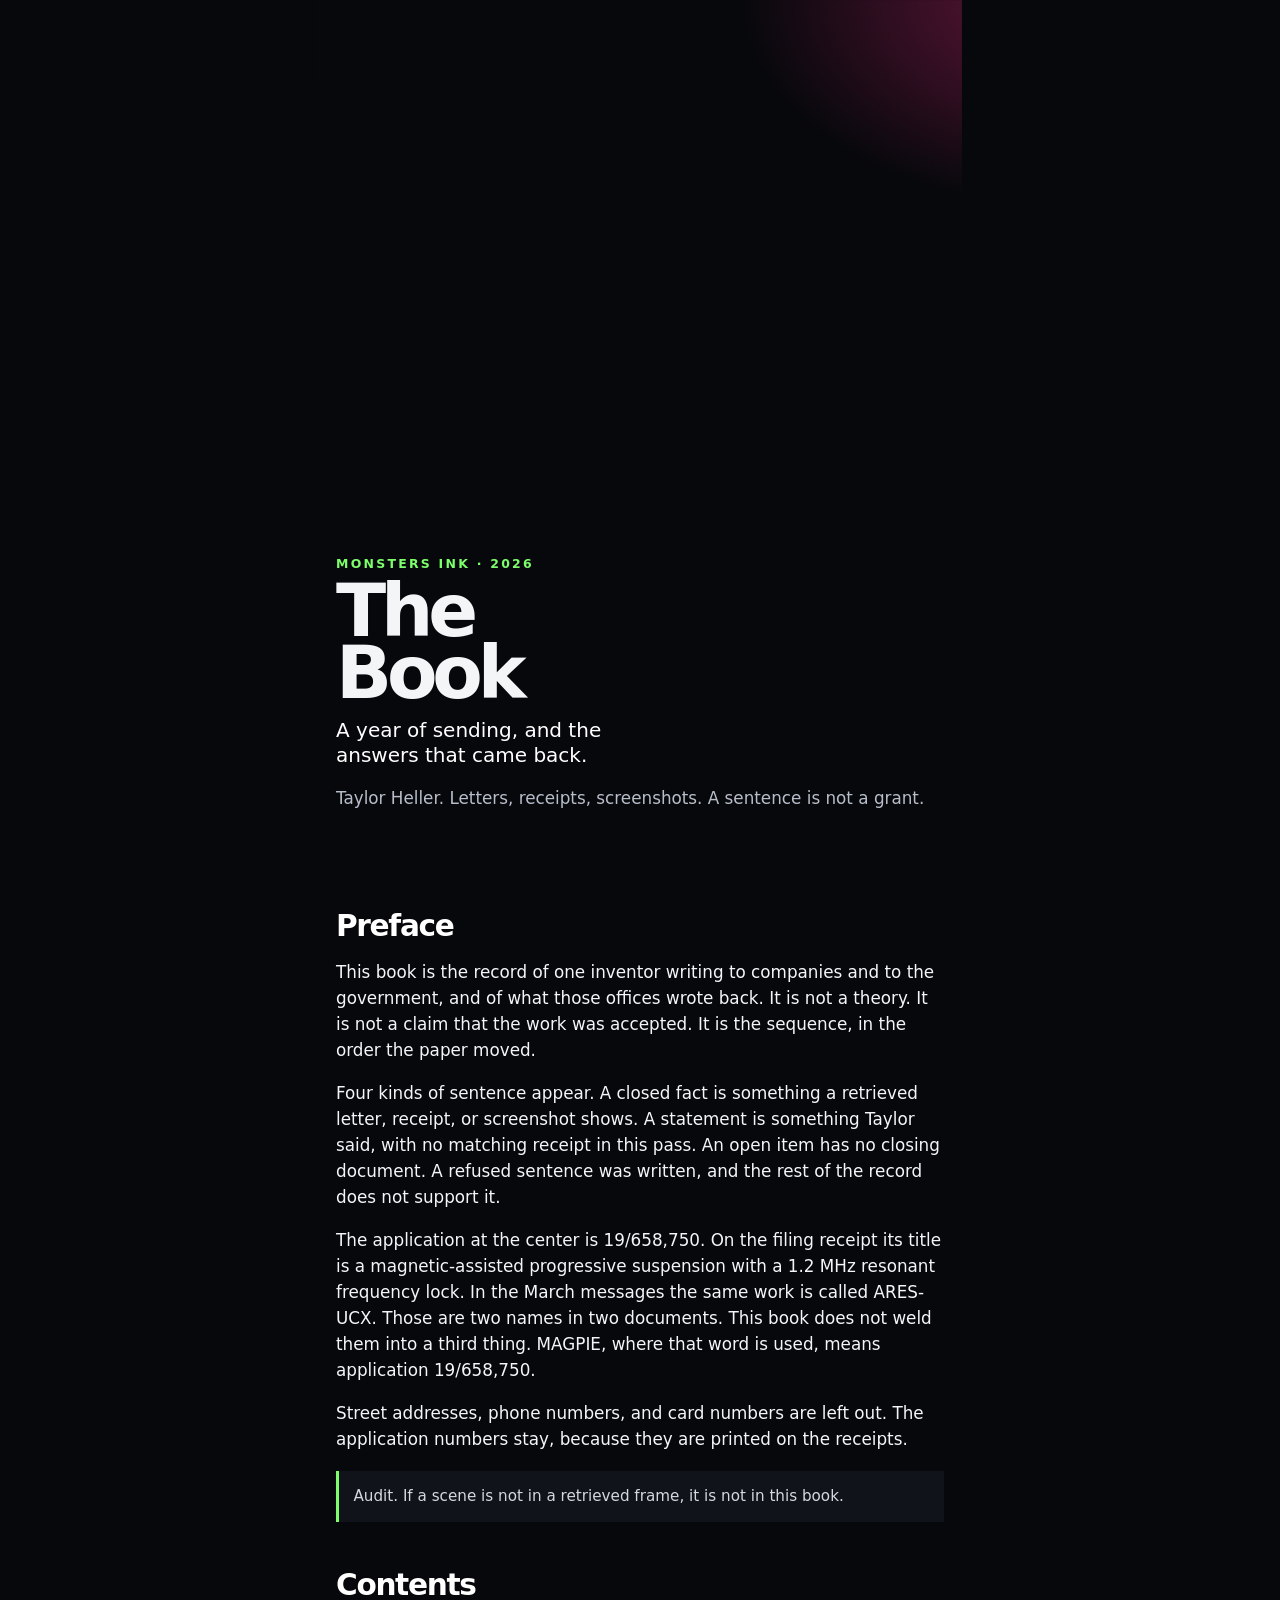
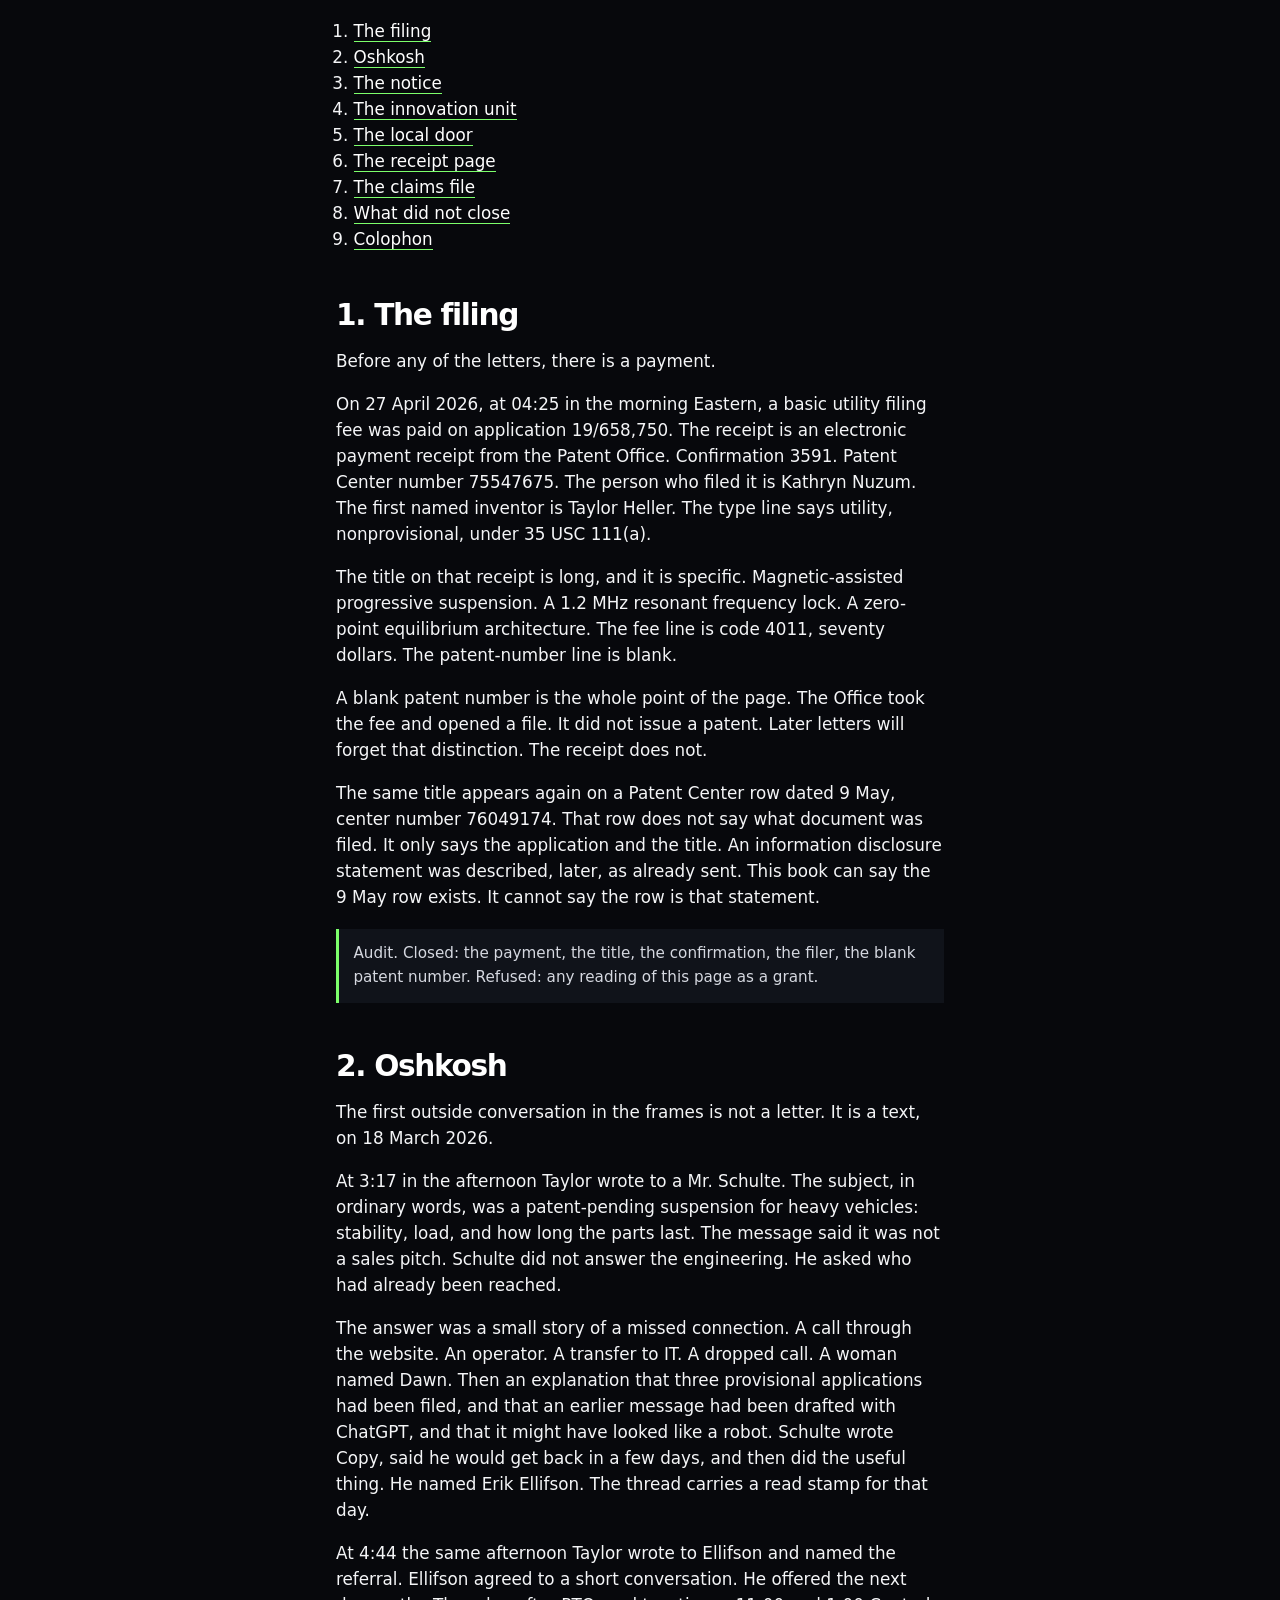
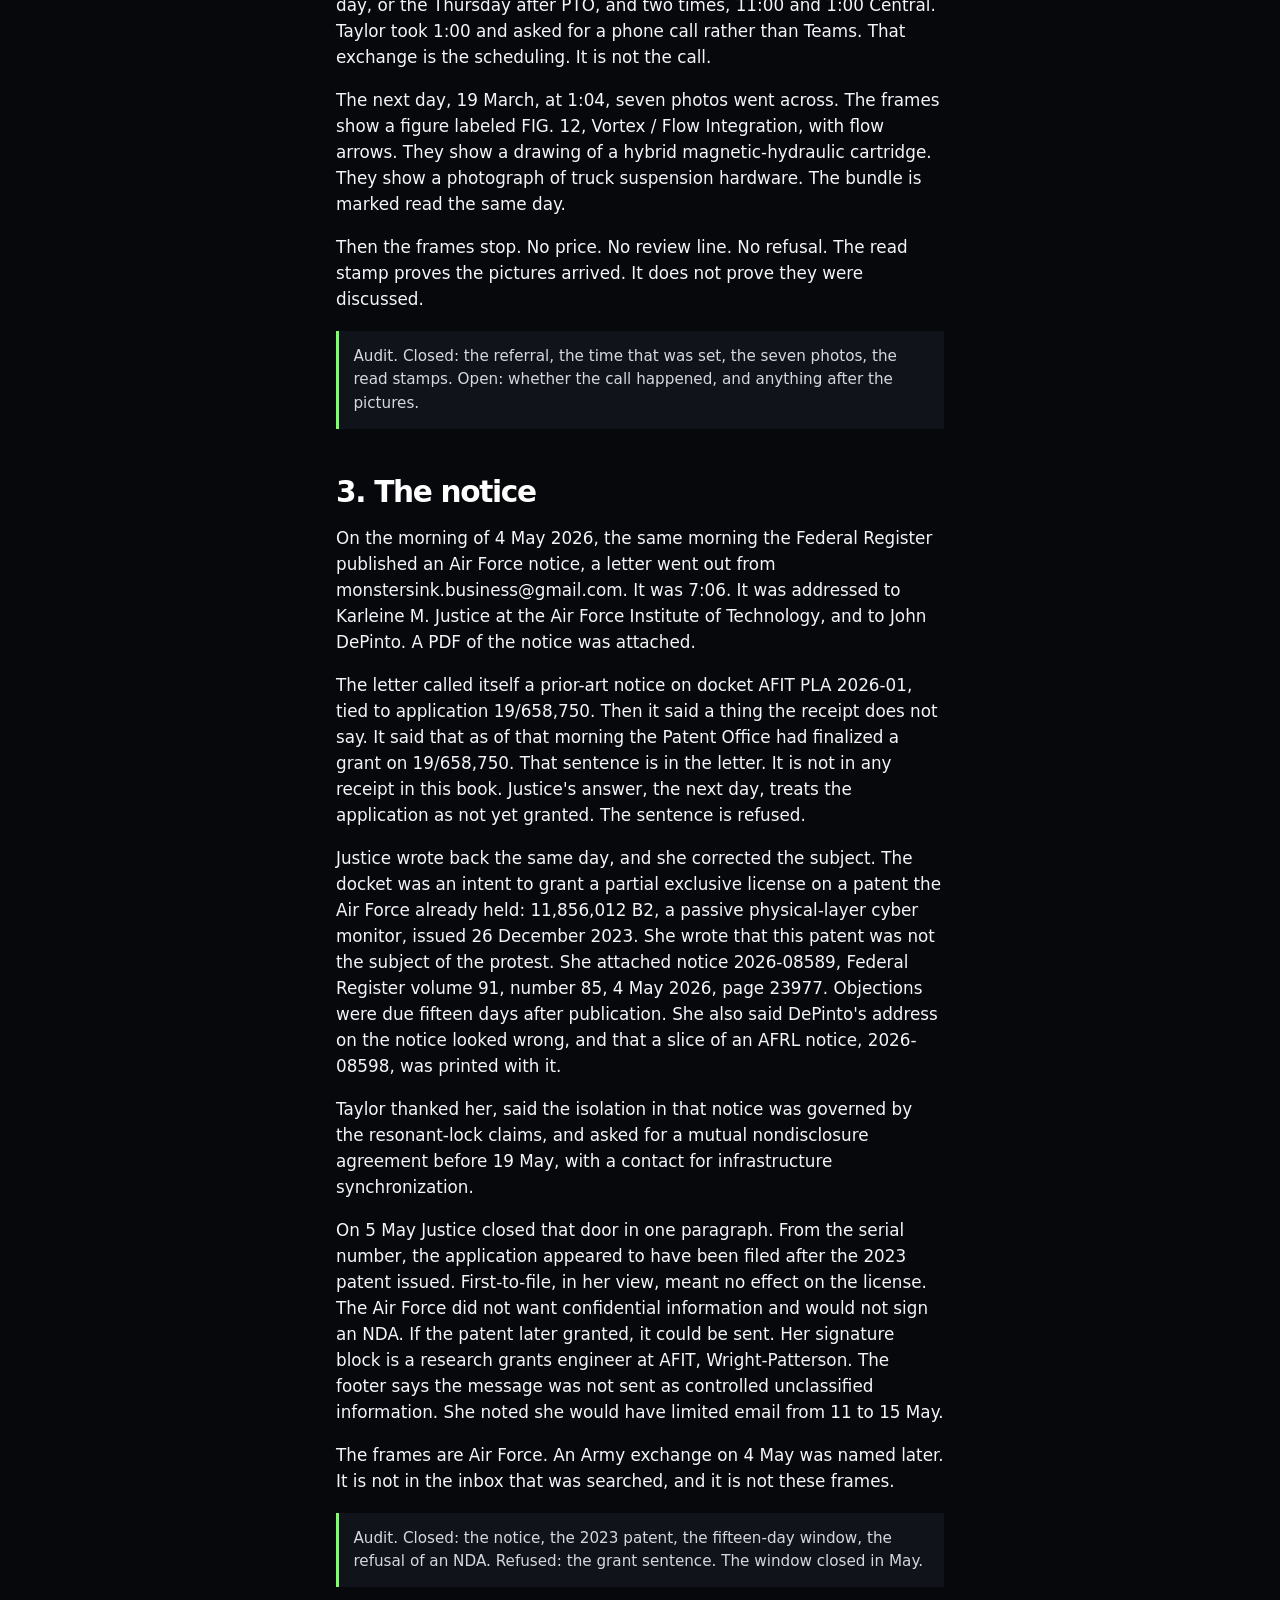
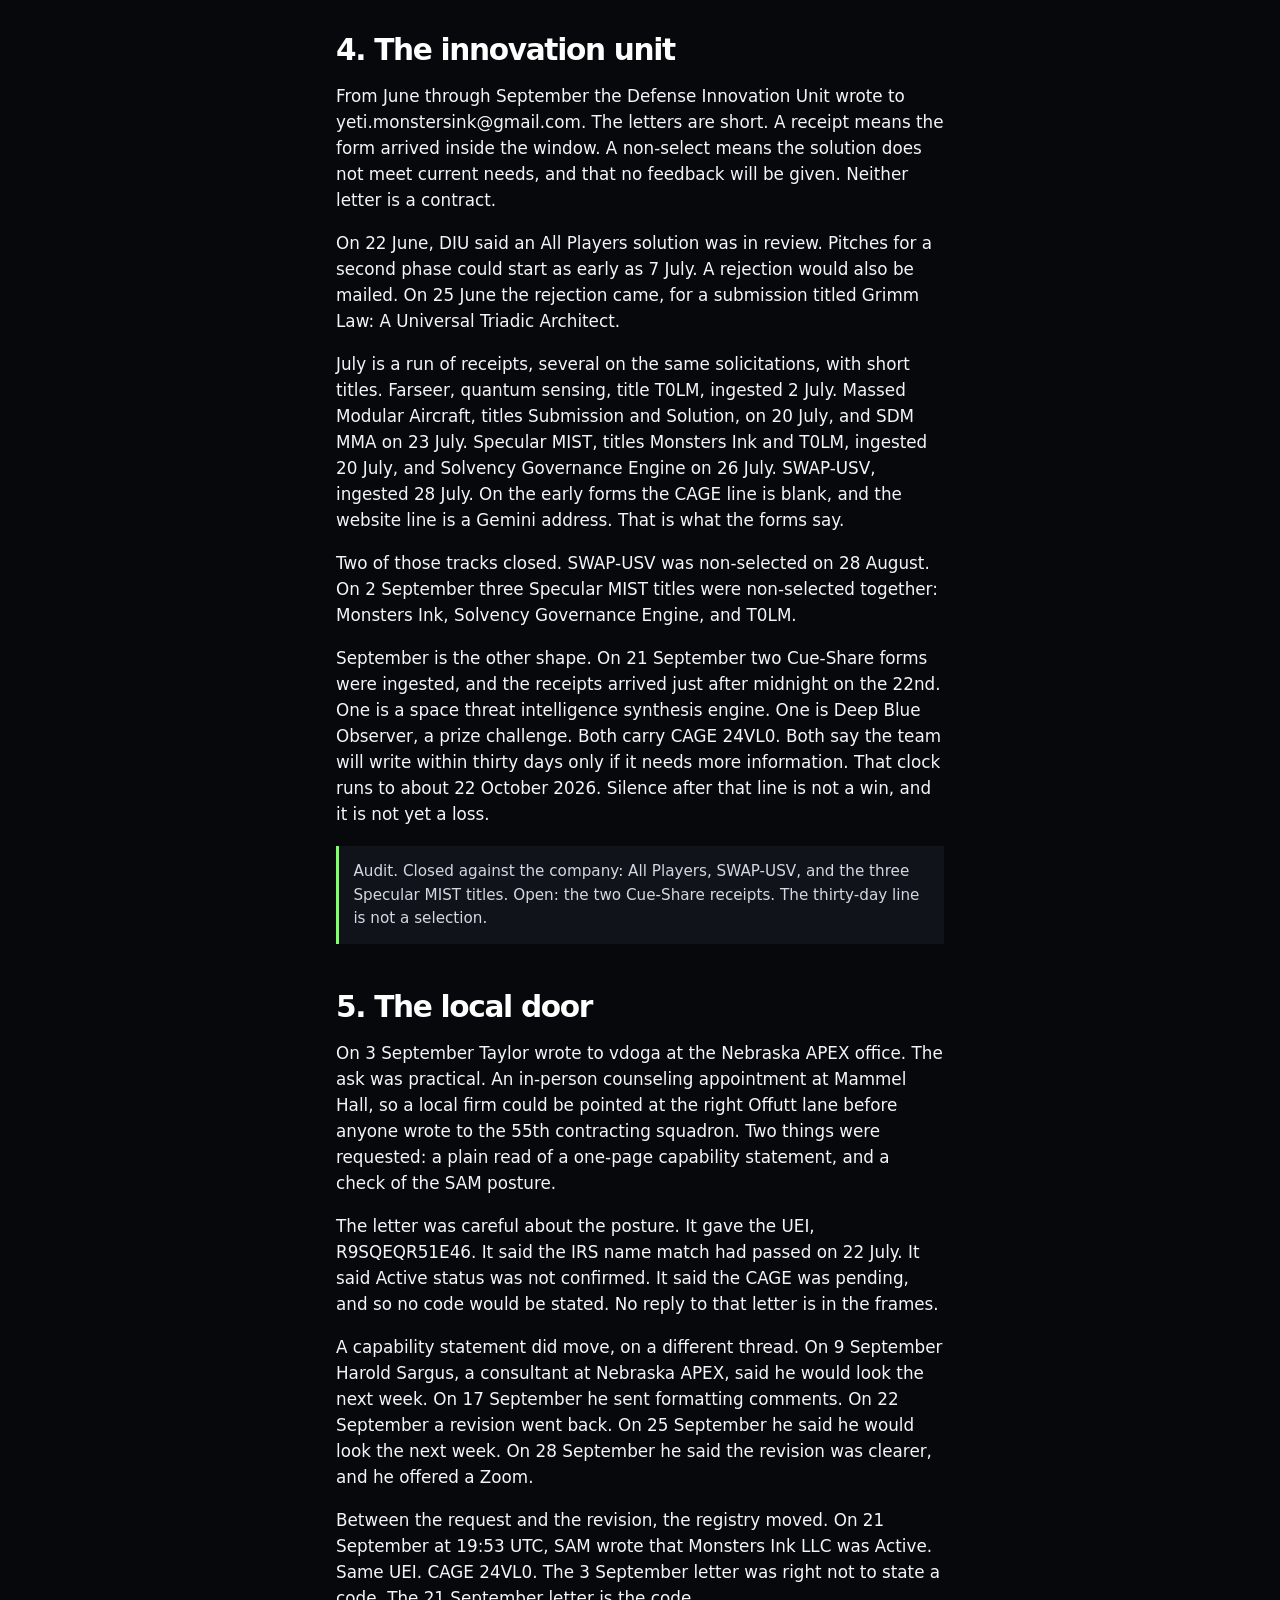
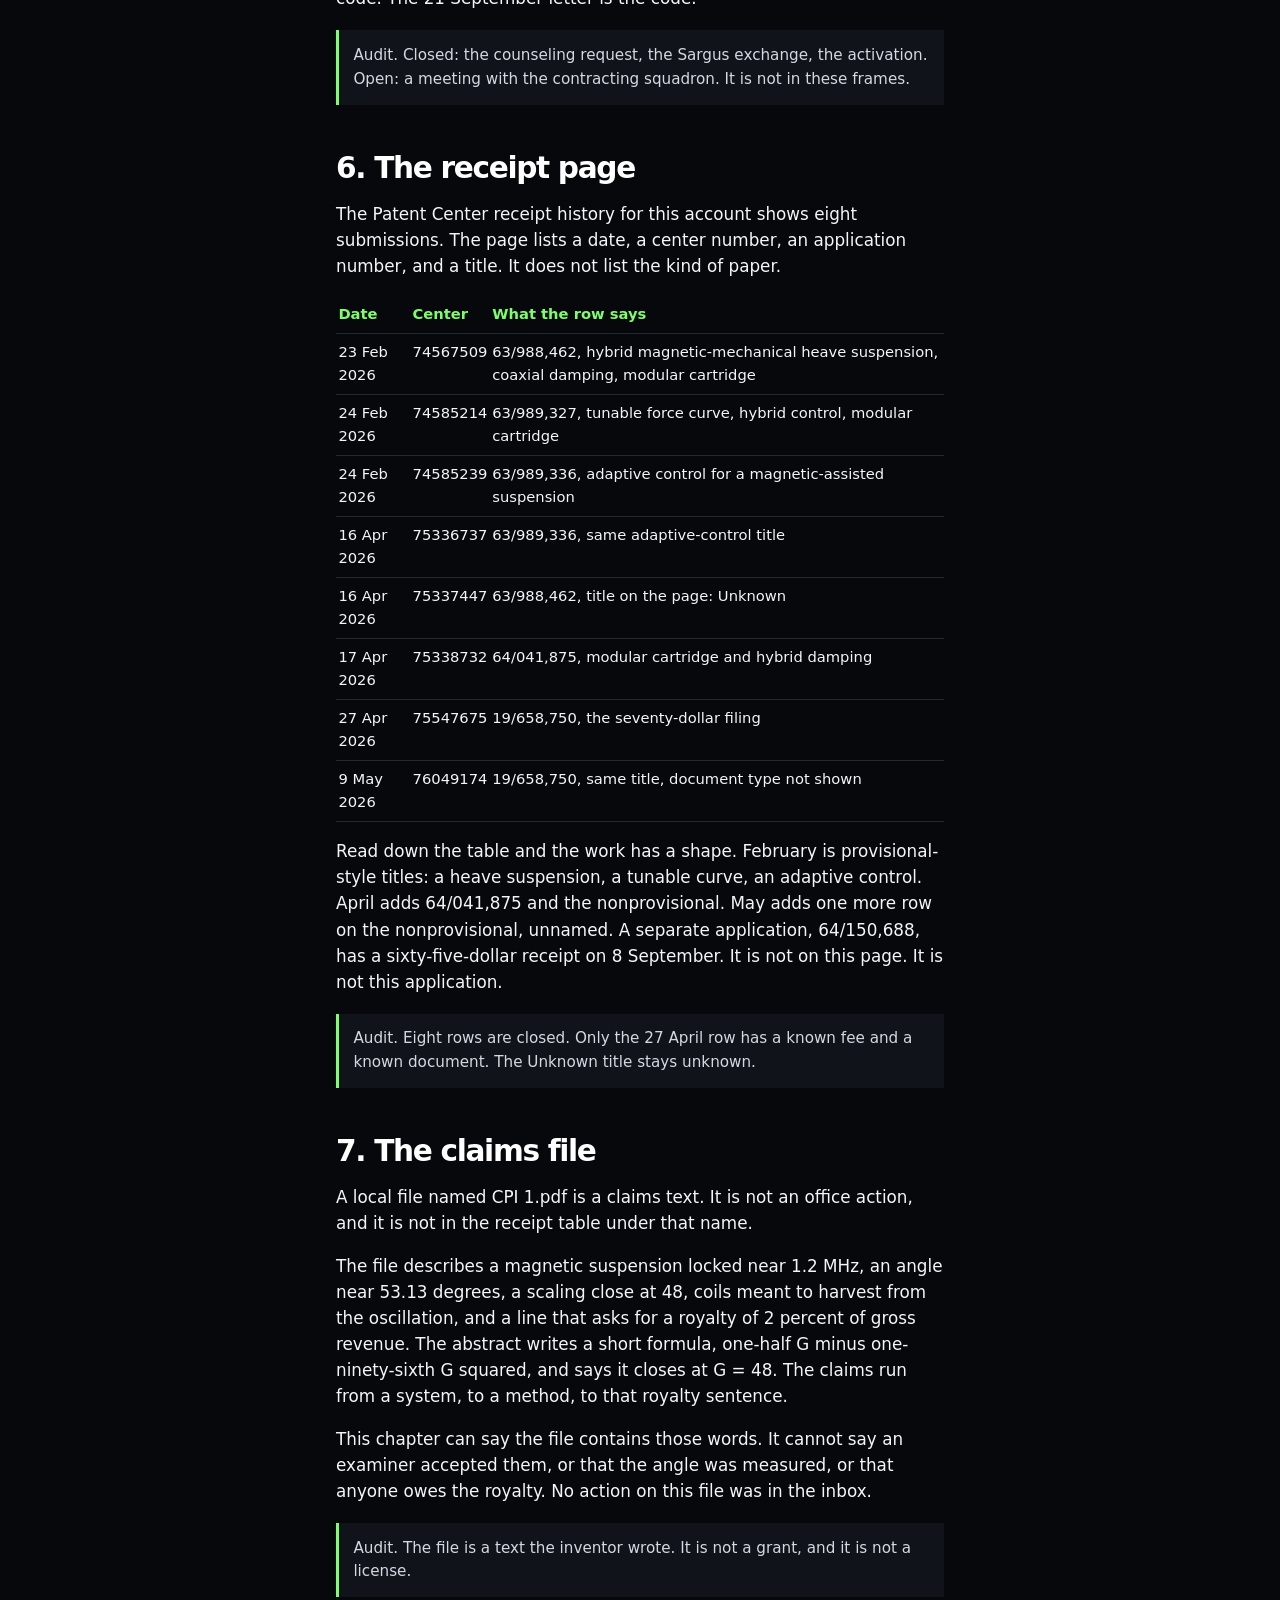
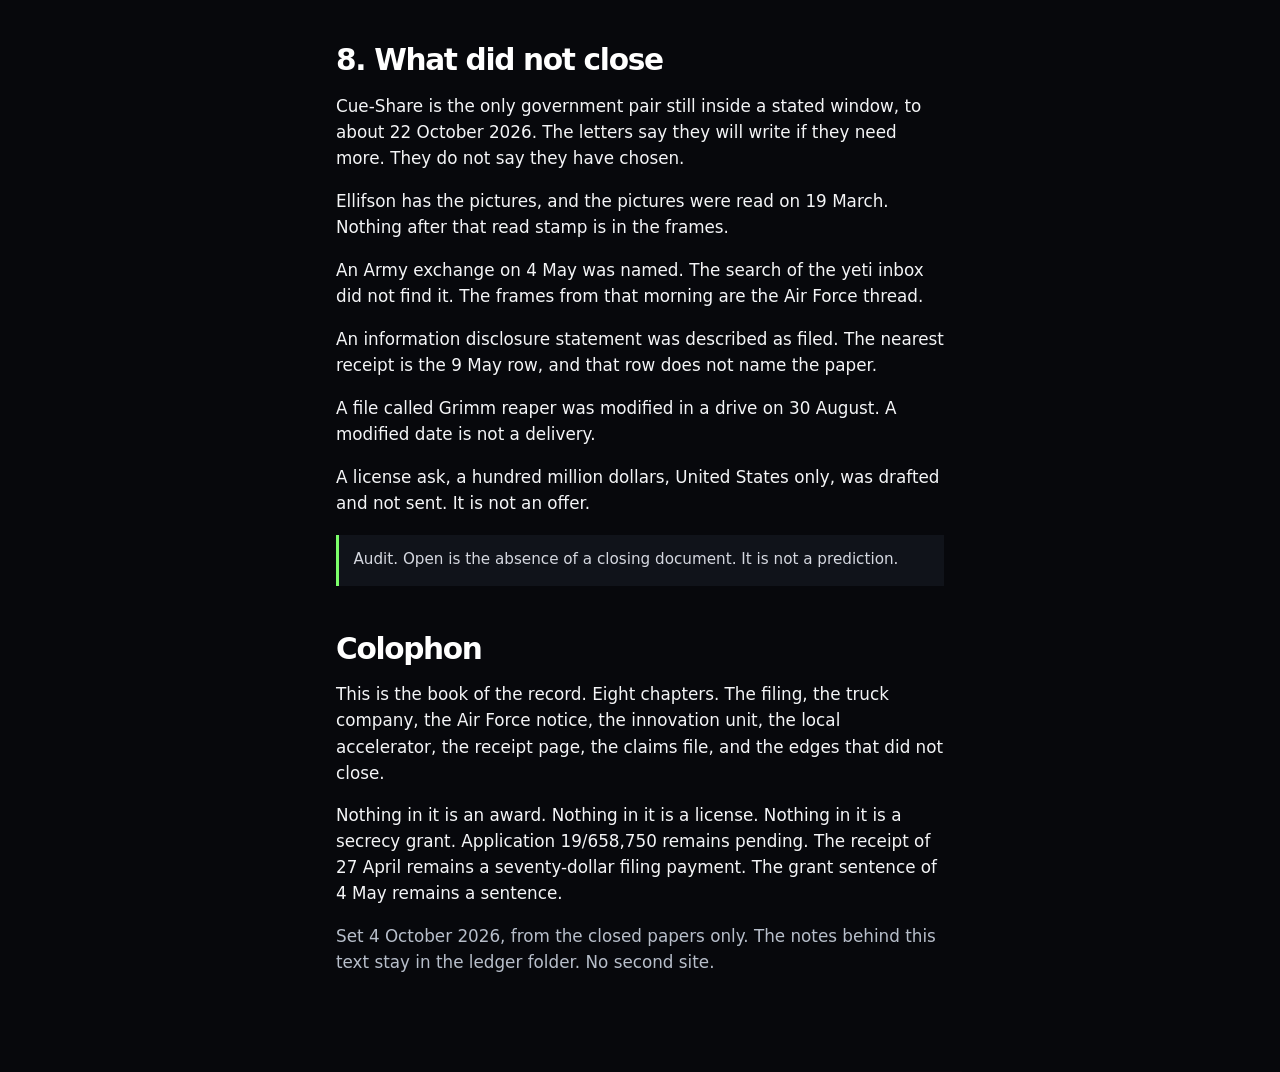
==== commit 4a1e29d2: "Use the sharper face on the book" ====
--- a/public/book.html
+++ b/public/book.html
@@ -4,24 +4,15 @@
 <meta charset="utf-8">
 <meta name="viewport" content="width=device-width, initial-scale=1">
 <title>The Book</title>
-<style>
-:root{color-scheme:dark;--bg:#140c0a;--ink:#f3eadf;--muted:#cbbba8;--rule:#3a2a22;--accent:#e7c27a}
-body{margin:0 auto;max-width:40rem;padding:1.25rem 1.1rem 5rem;font:1.08rem/1.62 Georgia,serif;background:var(--bg);color:var(--ink)}
-h1,h2{font-weight:500;line-height:1.2}h1{font-size:2.2rem;margin:.2rem 0 .6rem}h2{font-size:1.45rem;margin:2.6rem 0 .7rem;border-top:1px solid var(--rule);padding-top:1.3rem}
-a{color:var(--accent)}.muted,.audit{color:var(--muted)}
-.cover{min-height:78vh;display:flex;flex-direction:column;justify-content:flex-end;padding-bottom:2rem}
-.kicker{letter-spacing:.14em;text-transform:uppercase;font:.72rem/1.4 ui-sans-serif,system-ui,sans-serif;color:var(--accent)}
-.audit{border-left:2px solid var(--rule);padding-left:.75rem;font-size:.98rem}
-table{width:100%;border-collapse:collapse;font-size:.92rem}td,th{border-bottom:1px solid var(--rule);text-align:left;padding:.4rem .2rem;vertical-align:top}
-</style>
+<link rel="stylesheet" href="book.css">
 </head>
 <body>
 <article>
 <section class="cover" id="cover">
-<p class="kicker">Monsters Ink LLC · a record</p>
-<h1>The Book</h1>
-<p>A year of sending, and the answers that came back. From the first receipt in February to the last letter in September.</p>
-<p class="muted">Taylor Heller. Built only from letters, receipts, and screenshots. A sentence in a letter is not a grant.</p>
+<p class="kicker">Monsters Ink · 2026</p>
+<h1>The<br>Book</h1>
+<p class="deck">A year of sending, and the answers that came back.</p>
+<p class="muted">Taylor Heller. Letters, receipts, screenshots. A sentence is not a grant.</p>
 </section>
 <section id="preface">
 <h2>Preface</h2>
--- a/public/book.css
+++ b/public/book.css
@@ -0,0 +1,16 @@
+:root{color-scheme:dark}
+html{background:#07080c}
+body{margin:0 auto;max-width:38rem;padding:0 1.15rem 5rem;font:1.05rem/1.55 "Avenir Next","Segoe UI",system-ui,sans-serif;color:#f4f5f7;background:radial-gradient(900px 480px at -10% -10%, rgba(37,99,235,.55), transparent 55%),radial-gradient(700px 420px at 120% 0%, rgba(219,39,119,.45), transparent 50%),#07080c}
+.cover{min-height:92vh;display:flex;flex-direction:column;justify-content:flex-end;padding:0 0 2.2rem}
+.kicker{margin:0 0 .6rem;font:700 .78rem/1 ui-sans-serif,system-ui;letter-spacing:.18em;text-transform:uppercase;color:#7CFF6B}
+h1{margin:0;font-size:4.6rem;line-height:.84;letter-spacing:-.07em;font-weight:750}
+.deck{margin:.9rem 0 0;max-width:18rem;font-size:1.25rem;line-height:1.25;color:#fff}
+.muted{color:#b7beca}
+h2{margin:3rem 0 .8rem;padding:0;border:0;font-size:1.85rem;letter-spacing:-.045em;line-height:1.05;color:#fff}
+a{color:#9ae6ff}
+.audit{margin:1.2rem 0;padding:.85rem .9rem;background:#10131a;color:#d5d8e0;border-left:3px solid #7CFF6B;font-size:.95rem}
+nav ol{padding-left:1.1rem}
+nav a{color:#fff;text-decoration:none;border-bottom:1px solid #7CFF6B}
+table{width:100%;border-collapse:collapse;font-size:.92rem}
+td,th{border-bottom:1px solid #232833;text-align:left;padding:.45rem .15rem;vertical-align:top}
+th{color:#7CFF6B;font-weight:650}
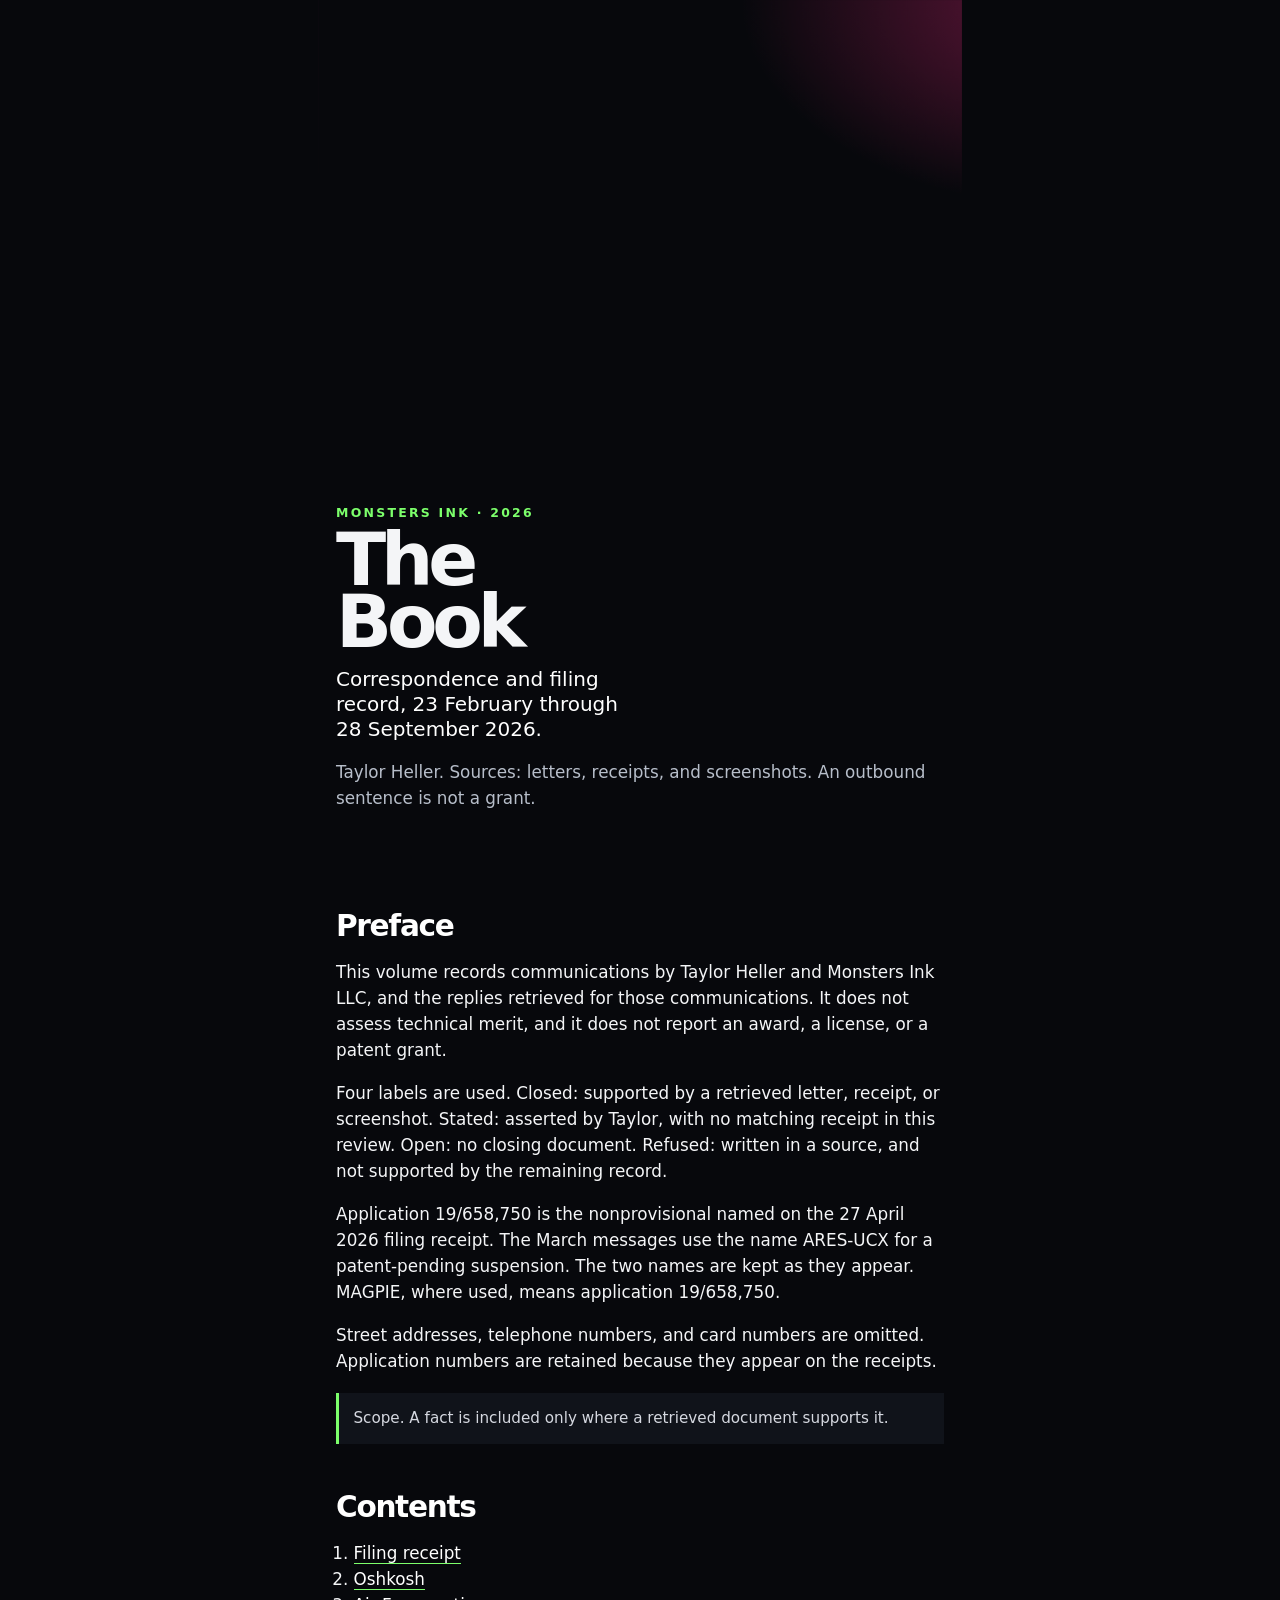
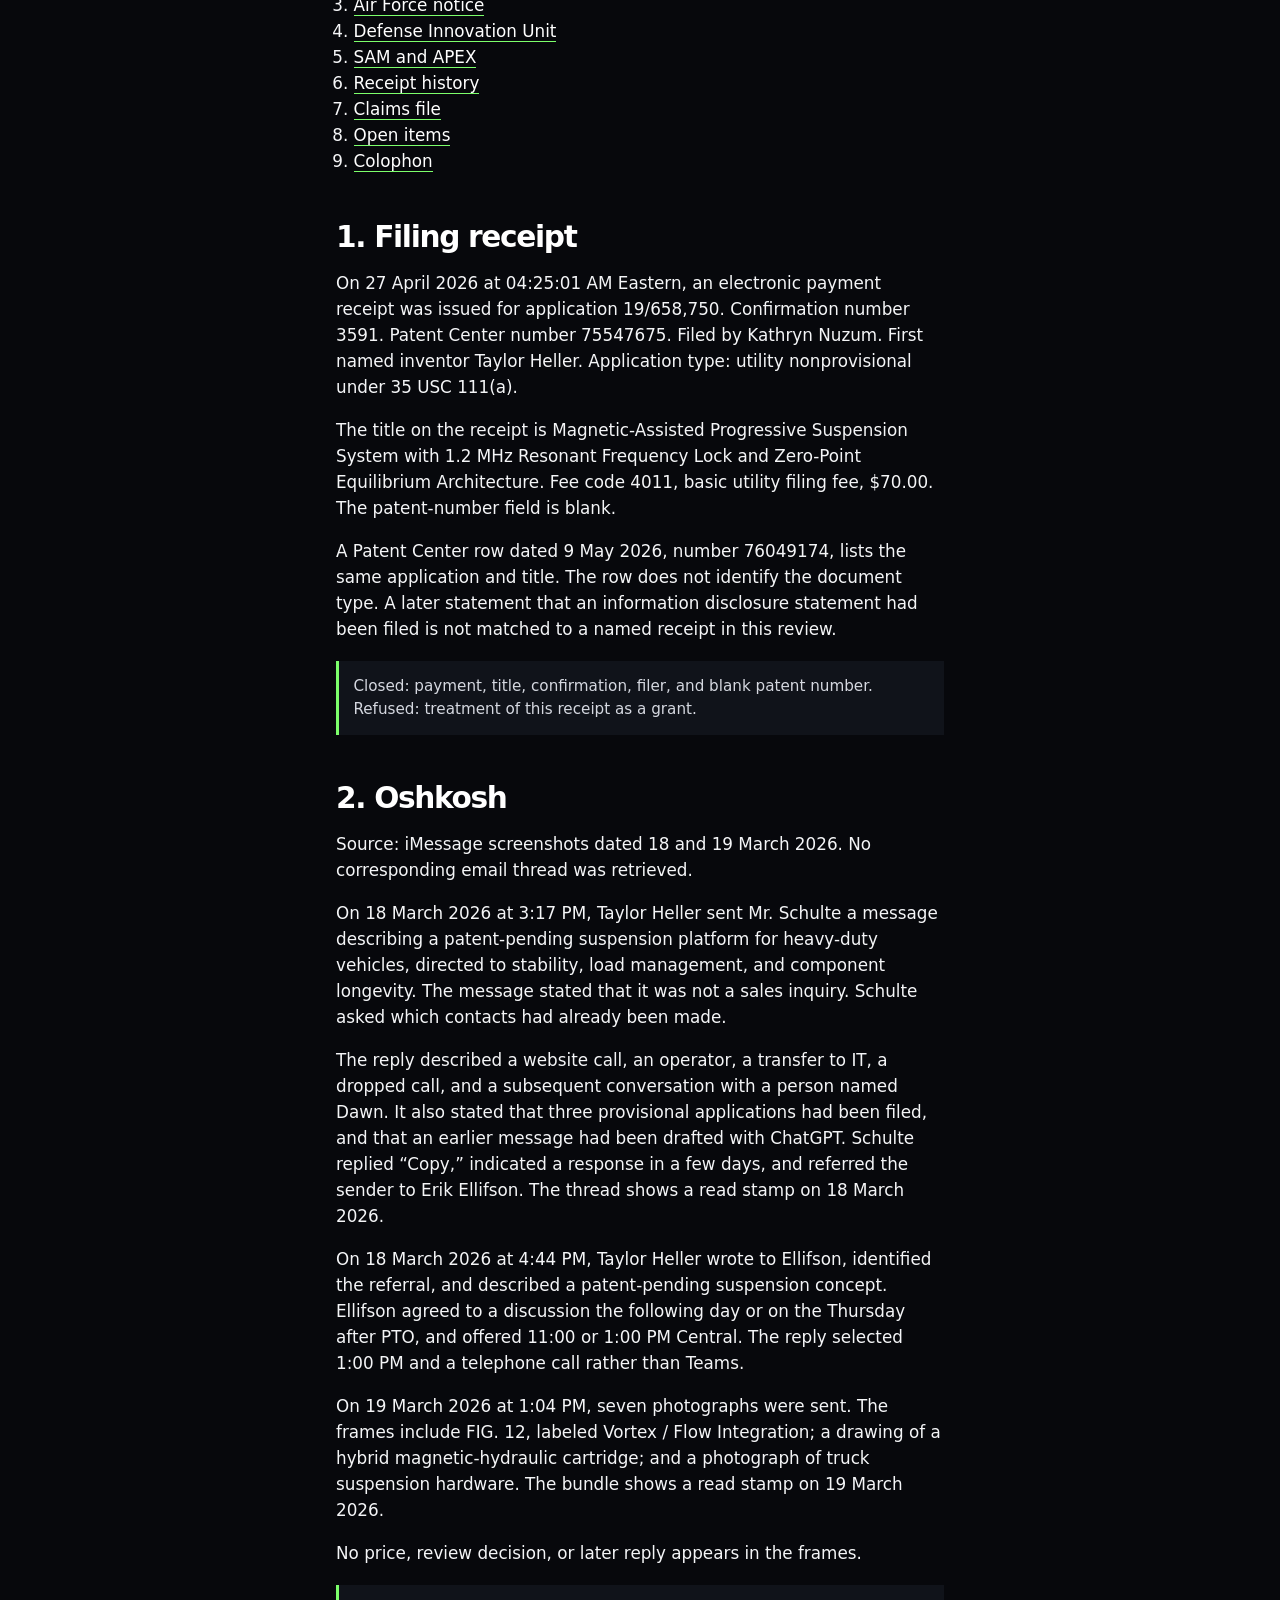
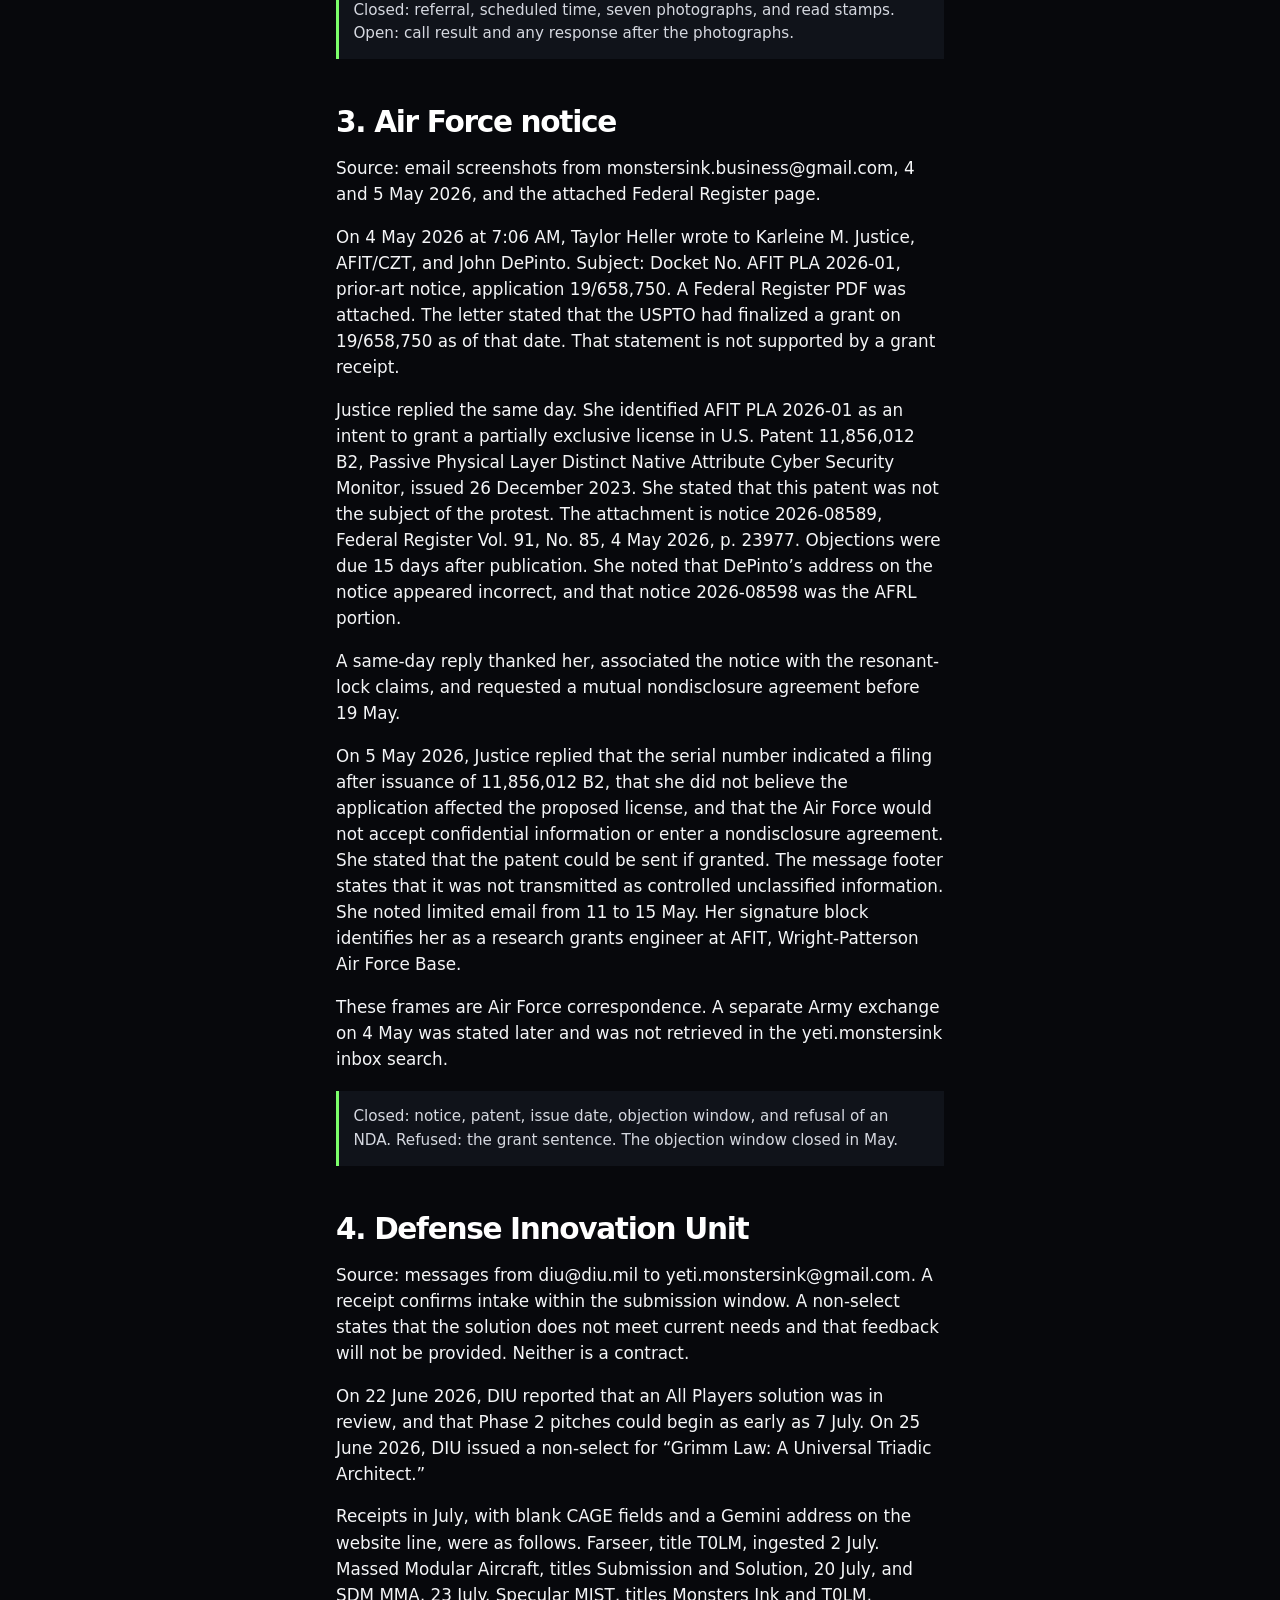
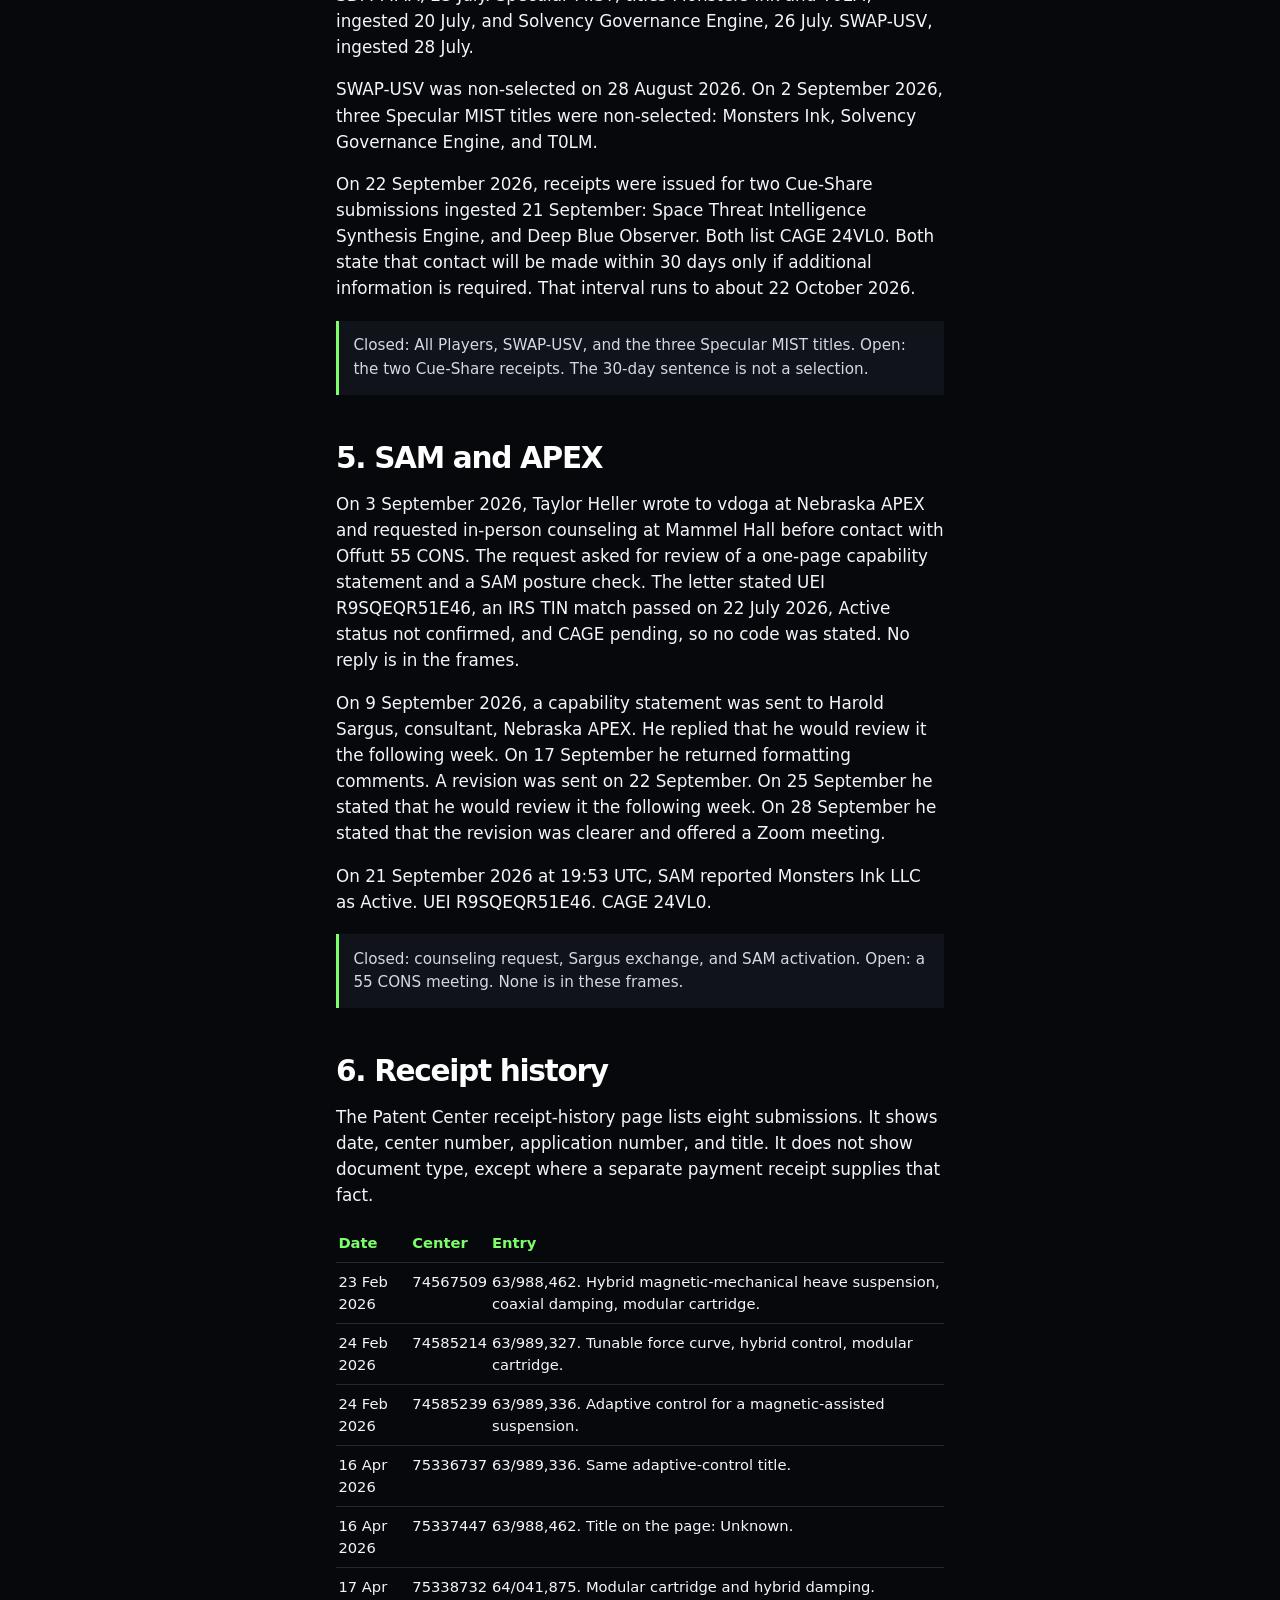
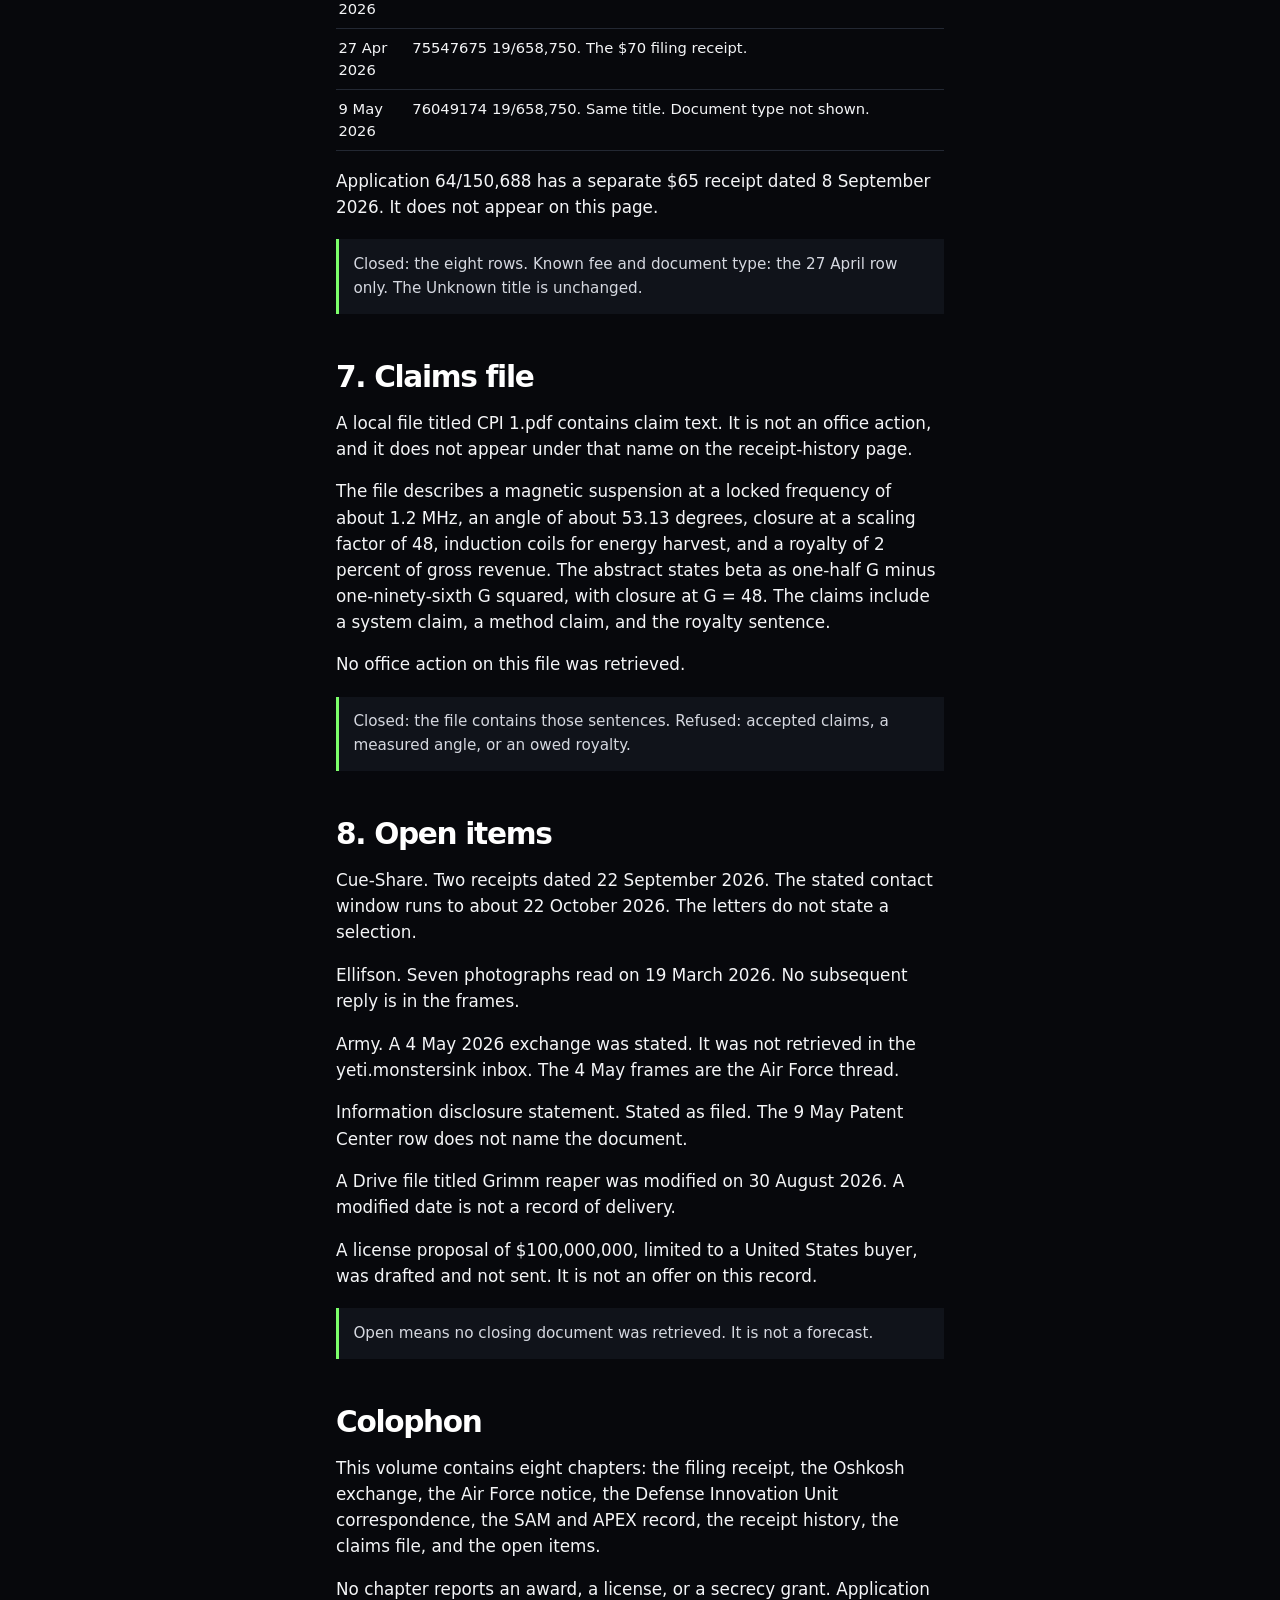
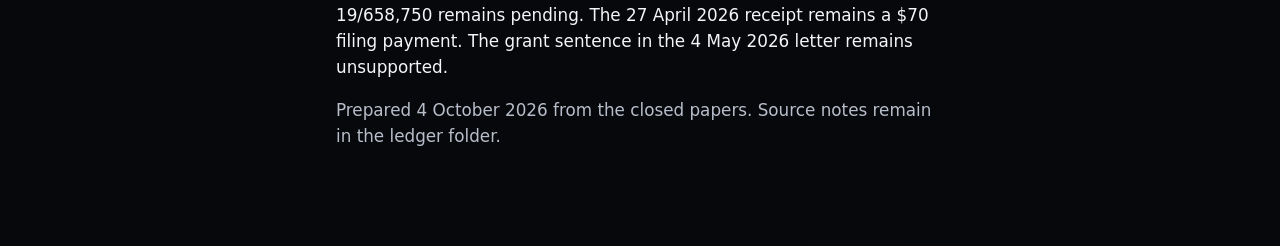
==== commit 195c4713: "Rewrite the book in professional factual wording" ====
--- a/public/book.html
+++ b/public/book.html
@@ -11,116 +11,113 @@
 <section class="cover" id="cover">
 <p class="kicker">Monsters Ink · 2026</p>
 <h1>The<br>Book</h1>
-<p class="deck">A year of sending, and the answers that came back.</p>
-<p class="muted">Taylor Heller. Letters, receipts, screenshots. A sentence is not a grant.</p>
+<p class="deck">Correspondence and filing record, 23 February through 28 September 2026.</p>
+<p class="muted">Taylor Heller. Sources: letters, receipts, and screenshots. An outbound sentence is not a grant.</p>
 </section>
 <section id="preface">
 <h2>Preface</h2>
-<p>This book is the record of one inventor writing to companies and to the government, and of what those offices wrote back. It is not a theory. It is not a claim that the work was accepted. It is the sequence, in the order the paper moved.</p>
-<p>Four kinds of sentence appear. A closed fact is something a retrieved letter, receipt, or screenshot shows. A statement is something Taylor said, with no matching receipt in this pass. An open item has no closing document. A refused sentence was written, and the rest of the record does not support it.</p>
-<p>The application at the center is 19/658,750. On the filing receipt its title is a magnetic-assisted progressive suspension with a 1.2 MHz resonant frequency lock. In the March messages the same work is called ARES-UCX. Those are two names in two documents. This book does not weld them into a third thing. MAGPIE, where that word is used, means application 19/658,750.</p>
-<p>Street addresses, phone numbers, and card numbers are left out. The application numbers stay, because they are printed on the receipts.</p>
-<p class="audit">Audit. If a scene is not in a retrieved frame, it is not in this book.</p>
+<p>This volume records communications by Taylor Heller and Monsters Ink LLC, and the replies retrieved for those communications. It does not assess technical merit, and it does not report an award, a license, or a patent grant.</p>
+<p>Four labels are used. Closed: supported by a retrieved letter, receipt, or screenshot. Stated: asserted by Taylor, with no matching receipt in this review. Open: no closing document. Refused: written in a source, and not supported by the remaining record.</p>
+<p>Application 19/658,750 is the nonprovisional named on the 27 April 2026 filing receipt. The March messages use the name ARES-UCX for a patent-pending suspension. The two names are kept as they appear. MAGPIE, where used, means application 19/658,750.</p>
+<p>Street addresses, telephone numbers, and card numbers are omitted. Application numbers are retained because they appear on the receipts.</p>
+<p class="audit">Scope. A fact is included only where a retrieved document supports it.</p>
 </section>
 <nav id="contents">
 <h2>Contents</h2>
 <ol>
-<li><a href="#c1">The filing</a></li>
+<li><a href="#c1">Filing receipt</a></li>
 <li><a href="#c2">Oshkosh</a></li>
-<li><a href="#c3">The notice</a></li>
-<li><a href="#c4">The innovation unit</a></li>
-<li><a href="#c5">The local door</a></li>
-<li><a href="#c6">The receipt page</a></li>
-<li><a href="#c7">The claims file</a></li>
-<li><a href="#c8">What did not close</a></li>
+<li><a href="#c3">Air Force notice</a></li>
+<li><a href="#c4">Defense Innovation Unit</a></li>
+<li><a href="#c5">SAM and APEX</a></li>
+<li><a href="#c6">Receipt history</a></li>
+<li><a href="#c7">Claims file</a></li>
+<li><a href="#c8">Open items</a></li>
 <li><a href="#close">Colophon</a></li>
 </ol>
 </nav>
 <section id="c1">
-<h2>1. The filing</h2>
-<p>Before any of the letters, there is a payment.</p>
-<p>On 27 April 2026, at 04:25 in the morning Eastern, a basic utility filing fee was paid on application 19/658,750. The receipt is an electronic payment receipt from the Patent Office. Confirmation 3591. Patent Center number 75547675. The person who filed it is Kathryn Nuzum. The first named inventor is Taylor Heller. The type line says utility, nonprovisional, under 35 USC 111(a).</p>
-<p>The title on that receipt is long, and it is specific. Magnetic-assisted progressive suspension. A 1.2 MHz resonant frequency lock. A zero-point equilibrium architecture. The fee line is code 4011, seventy dollars. The patent-number line is blank.</p>
-<p>A blank patent number is the whole point of the page. The Office took the fee and opened a file. It did not issue a patent. Later letters will forget that distinction. The receipt does not.</p>
-<p>The same title appears again on a Patent Center row dated 9 May, center number 76049174. That row does not say what document was filed. It only says the application and the title. An information disclosure statement was described, later, as already sent. This book can say the 9 May row exists. It cannot say the row is that statement.</p>
-<p class="audit">Audit. Closed: the payment, the title, the confirmation, the filer, the blank patent number. Refused: any reading of this page as a grant.</p>
+<h2>1. Filing receipt</h2>
+<p>On 27 April 2026 at 04:25:01 AM Eastern, an electronic payment receipt was issued for application 19/658,750. Confirmation number 3591. Patent Center number 75547675. Filed by Kathryn Nuzum. First named inventor Taylor Heller. Application type: utility nonprovisional under 35 USC 111(a).</p>
+<p>The title on the receipt is Magnetic-Assisted Progressive Suspension System with 1.2 MHz Resonant Frequency Lock and Zero-Point Equilibrium Architecture. Fee code 4011, basic utility filing fee, $70.00. The patent-number field is blank.</p>
+<p>A Patent Center row dated 9 May 2026, number 76049174, lists the same application and title. The row does not identify the document type. A later statement that an information disclosure statement had been filed is not matched to a named receipt in this review.</p>
+<p class="audit">Closed: payment, title, confirmation, filer, and blank patent number. Refused: treatment of this receipt as a grant.</p>
 </section>
 <section id="c2">
 <h2>2. Oshkosh</h2>
-<p>The first outside conversation in the frames is not a letter. It is a text, on 18 March 2026.</p>
-<p>At 3:17 in the afternoon Taylor wrote to a Mr. Schulte. The subject, in ordinary words, was a patent-pending suspension for heavy vehicles: stability, load, and how long the parts last. The message said it was not a sales pitch. Schulte did not answer the engineering. He asked who had already been reached.</p>
-<p>The answer was a small story of a missed connection. A call through the website. An operator. A transfer to IT. A dropped call. A woman named Dawn. Then an explanation that three provisional applications had been filed, and that an earlier message had been drafted with ChatGPT, and that it might have looked like a robot. Schulte wrote Copy, said he would get back in a few days, and then did the useful thing. He named Erik Ellifson. The thread carries a read stamp for that day.</p>
-<p>At 4:44 the same afternoon Taylor wrote to Ellifson and named the referral. Ellifson agreed to a short conversation. He offered the next day, or the Thursday after PTO, and two times, 11:00 and 1:00 Central. Taylor took 1:00 and asked for a phone call rather than Teams. That exchange is the scheduling. It is not the call.</p>
-<p>The next day, 19 March, at 1:04, seven photos went across. The frames show a figure labeled FIG. 12, Vortex / Flow Integration, with flow arrows. They show a drawing of a hybrid magnetic-hydraulic cartridge. They show a photograph of truck suspension hardware. The bundle is marked read the same day.</p>
-<p>Then the frames stop. No price. No review line. No refusal. The read stamp proves the pictures arrived. It does not prove they were discussed.</p>
-<p class="audit">Audit. Closed: the referral, the time that was set, the seven photos, the read stamps. Open: whether the call happened, and anything after the pictures.</p>
+<p>Source: iMessage screenshots dated 18 and 19 March 2026. No corresponding email thread was retrieved.</p>
+<p>On 18 March 2026 at 3:17 PM, Taylor Heller sent Mr. Schulte a message describing a patent-pending suspension platform for heavy-duty vehicles, directed to stability, load management, and component longevity. The message stated that it was not a sales inquiry. Schulte asked which contacts had already been made.</p>
+<p>The reply described a website call, an operator, a transfer to IT, a dropped call, and a subsequent conversation with a person named Dawn. It also stated that three provisional applications had been filed, and that an earlier message had been drafted with ChatGPT. Schulte replied “Copy,” indicated a response in a few days, and referred the sender to Erik Ellifson. The thread shows a read stamp on 18 March 2026.</p>
+<p>On 18 March 2026 at 4:44 PM, Taylor Heller wrote to Ellifson, identified the referral, and described a patent-pending suspension concept. Ellifson agreed to a discussion the following day or on the Thursday after PTO, and offered 11:00 or 1:00 PM Central. The reply selected 1:00 PM and a telephone call rather than Teams.</p>
+<p>On 19 March 2026 at 1:04 PM, seven photographs were sent. The frames include FIG. 12, labeled Vortex / Flow Integration; a drawing of a hybrid magnetic-hydraulic cartridge; and a photograph of truck suspension hardware. The bundle shows a read stamp on 19 March 2026.</p>
+<p>No price, review decision, or later reply appears in the frames.</p>
+<p class="audit">Closed: referral, scheduled time, seven photographs, and read stamps. Open: call result and any response after the photographs.</p>
 </section>
 <section id="c3">
-<h2>3. The notice</h2>
-<p>On the morning of 4 May 2026, the same morning the Federal Register published an Air Force notice, a letter went out from monstersink.business@gmail.com. It was 7:06. It was addressed to Karleine M. Justice at the Air Force Institute of Technology, and to John DePinto. A PDF of the notice was attached.</p>
-<p>The letter called itself a prior-art notice on docket AFIT PLA 2026-01, tied to application 19/658,750. Then it said a thing the receipt does not say. It said that as of that morning the Patent Office had finalized a grant on 19/658,750. That sentence is in the letter. It is not in any receipt in this book. Justice's answer, the next day, treats the application as not yet granted. The sentence is refused.</p>
-<p>Justice wrote back the same day, and she corrected the subject. The docket was an intent to grant a partial exclusive license on a patent the Air Force already held: 11,856,012 B2, a passive physical-layer cyber monitor, issued 26 December 2023. She wrote that this patent was not the subject of the protest. She attached notice 2026-08589, Federal Register volume 91, number 85, 4 May 2026, page 23977. Objections were due fifteen days after publication. She also said DePinto's address on the notice looked wrong, and that a slice of an AFRL notice, 2026-08598, was printed with it.</p>
-<p>Taylor thanked her, said the isolation in that notice was governed by the resonant-lock claims, and asked for a mutual nondisclosure agreement before 19 May, with a contact for infrastructure synchronization.</p>
-<p>On 5 May Justice closed that door in one paragraph. From the serial number, the application appeared to have been filed after the 2023 patent issued. First-to-file, in her view, meant no effect on the license. The Air Force did not want confidential information and would not sign an NDA. If the patent later granted, it could be sent. Her signature block is a research grants engineer at AFIT, Wright-Patterson. The footer says the message was not sent as controlled unclassified information. She noted she would have limited email from 11 to 15 May.</p>
-<p>The frames are Air Force. An Army exchange on 4 May was named later. It is not in the inbox that was searched, and it is not these frames.</p>
-<p class="audit">Audit. Closed: the notice, the 2023 patent, the fifteen-day window, the refusal of an NDA. Refused: the grant sentence. The window closed in May.</p>
+<h2>3. Air Force notice</h2>
+<p>Source: email screenshots from monstersink.business@gmail.com, 4 and 5 May 2026, and the attached Federal Register page.</p>
+<p>On 4 May 2026 at 7:06 AM, Taylor Heller wrote to Karleine M. Justice, AFIT/CZT, and John DePinto. Subject: Docket No. AFIT PLA 2026-01, prior-art notice, application 19/658,750. A Federal Register PDF was attached. The letter stated that the USPTO had finalized a grant on 19/658,750 as of that date. That statement is not supported by a grant receipt.</p>
+<p>Justice replied the same day. She identified AFIT PLA 2026-01 as an intent to grant a partially exclusive license in U.S. Patent 11,856,012 B2, Passive Physical Layer Distinct Native Attribute Cyber Security Monitor, issued 26 December 2023. She stated that this patent was not the subject of the protest. The attachment is notice 2026-08589, Federal Register Vol. 91, No. 85, 4 May 2026, p. 23977. Objections were due 15 days after publication. She noted that DePinto’s address on the notice appeared incorrect, and that notice 2026-08598 was the AFRL portion.</p>
+<p>A same-day reply thanked her, associated the notice with the resonant-lock claims, and requested a mutual nondisclosure agreement before 19 May.</p>
+<p>On 5 May 2026, Justice replied that the serial number indicated a filing after issuance of 11,856,012 B2, that she did not believe the application affected the proposed license, and that the Air Force would not accept confidential information or enter a nondisclosure agreement. She stated that the patent could be sent if granted. The message footer states that it was not transmitted as controlled unclassified information. She noted limited email from 11 to 15 May. Her signature block identifies her as a research grants engineer at AFIT, Wright-Patterson Air Force Base.</p>
+<p>These frames are Air Force correspondence. A separate Army exchange on 4 May was stated later and was not retrieved in the yeti.monstersink inbox search.</p>
+<p class="audit">Closed: notice, patent, issue date, objection window, and refusal of an NDA. Refused: the grant sentence. The objection window closed in May.</p>
 </section>
 <section id="c4">
-<h2>4. The innovation unit</h2>
-<p>From June through September the Defense Innovation Unit wrote to yeti.monstersink@gmail.com. The letters are short. A receipt means the form arrived inside the window. A non-select means the solution does not meet current needs, and that no feedback will be given. Neither letter is a contract.</p>
-<p>On 22 June, DIU said an All Players solution was in review. Pitches for a second phase could start as early as 7 July. A rejection would also be mailed. On 25 June the rejection came, for a submission titled Grimm Law: A Universal Triadic Architect.</p>
-<p>July is a run of receipts, several on the same solicitations, with short titles. Farseer, quantum sensing, title T0LM, ingested 2 July. Massed Modular Aircraft, titles Submission and Solution, on 20 July, and SDM MMA on 23 July. Specular MIST, titles Monsters Ink and T0LM, ingested 20 July, and Solvency Governance Engine on 26 July. SWAP-USV, ingested 28 July. On the early forms the CAGE line is blank, and the website line is a Gemini address. That is what the forms say.</p>
-<p>Two of those tracks closed. SWAP-USV was non-selected on 28 August. On 2 September three Specular MIST titles were non-selected together: Monsters Ink, Solvency Governance Engine, and T0LM.</p>
-<p>September is the other shape. On 21 September two Cue-Share forms were ingested, and the receipts arrived just after midnight on the 22nd. One is a space threat intelligence synthesis engine. One is Deep Blue Observer, a prize challenge. Both carry CAGE 24VL0. Both say the team will write within thirty days only if it needs more information. That clock runs to about 22 October 2026. Silence after that line is not a win, and it is not yet a loss.</p>
-<p class="audit">Audit. Closed against the company: All Players, SWAP-USV, and the three Specular MIST titles. Open: the two Cue-Share receipts. The thirty-day line is not a selection.</p>
+<h2>4. Defense Innovation Unit</h2>
+<p>Source: messages from diu@diu.mil to yeti.monstersink@gmail.com. A receipt confirms intake within the submission window. A non-select states that the solution does not meet current needs and that feedback will not be provided. Neither is a contract.</p>
+<p>On 22 June 2026, DIU reported that an All Players solution was in review, and that Phase 2 pitches could begin as early as 7 July. On 25 June 2026, DIU issued a non-select for “Grimm Law: A Universal Triadic Architect.”</p>
+<p>Receipts in July, with blank CAGE fields and a Gemini address on the website line, were as follows. Farseer, title T0LM, ingested 2 July. Massed Modular Aircraft, titles Submission and Solution, 20 July, and SDM MMA, 23 July. Specular MIST, titles Monsters Ink and T0LM, ingested 20 July, and Solvency Governance Engine, 26 July. SWAP-USV, ingested 28 July.</p>
+<p>SWAP-USV was non-selected on 28 August 2026. On 2 September 2026, three Specular MIST titles were non-selected: Monsters Ink, Solvency Governance Engine, and T0LM.</p>
+<p>On 22 September 2026, receipts were issued for two Cue-Share submissions ingested 21 September: Space Threat Intelligence Synthesis Engine, and Deep Blue Observer. Both list CAGE 24VL0. Both state that contact will be made within 30 days only if additional information is required. That interval runs to about 22 October 2026.</p>
+<p class="audit">Closed: All Players, SWAP-USV, and the three Specular MIST titles. Open: the two Cue-Share receipts. The 30-day sentence is not a selection.</p>
 </section>
 <section id="c5">
-<h2>5. The local door</h2>
-<p>On 3 September Taylor wrote to vdoga at the Nebraska APEX office. The ask was practical. An in-person counseling appointment at Mammel Hall, so a local firm could be pointed at the right Offutt lane before anyone wrote to the 55th contracting squadron. Two things were requested: a plain read of a one-page capability statement, and a check of the SAM posture.</p>
-<p>The letter was careful about the posture. It gave the UEI, R9SQEQR51E46. It said the IRS name match had passed on 22 July. It said Active status was not confirmed. It said the CAGE was pending, and so no code would be stated. No reply to that letter is in the frames.</p>
-<p>A capability statement did move, on a different thread. On 9 September Harold Sargus, a consultant at Nebraska APEX, said he would look the next week. On 17 September he sent formatting comments. On 22 September a revision went back. On 25 September he said he would look the next week. On 28 September he said the revision was clearer, and he offered a Zoom.</p>
-<p>Between the request and the revision, the registry moved. On 21 September at 19:53 UTC, SAM wrote that Monsters Ink LLC was Active. Same UEI. CAGE 24VL0. The 3 September letter was right not to state a code. The 21 September letter is the code.</p>
-<p class="audit">Audit. Closed: the counseling request, the Sargus exchange, the activation. Open: a meeting with the contracting squadron. It is not in these frames.</p>
+<h2>5. SAM and APEX</h2>
+<p>On 3 September 2026, Taylor Heller wrote to vdoga at Nebraska APEX and requested in-person counseling at Mammel Hall before contact with Offutt 55 CONS. The request asked for review of a one-page capability statement and a SAM posture check. The letter stated UEI R9SQEQR51E46, an IRS TIN match passed on 22 July 2026, Active status not confirmed, and CAGE pending, so no code was stated. No reply is in the frames.</p>
+<p>On 9 September 2026, a capability statement was sent to Harold Sargus, consultant, Nebraska APEX. He replied that he would review it the following week. On 17 September he returned formatting comments. A revision was sent on 22 September. On 25 September he stated that he would review it the following week. On 28 September he stated that the revision was clearer and offered a Zoom meeting.</p>
+<p>On 21 September 2026 at 19:53 UTC, SAM reported Monsters Ink LLC as Active. UEI R9SQEQR51E46. CAGE 24VL0.</p>
+<p class="audit">Closed: counseling request, Sargus exchange, and SAM activation. Open: a 55 CONS meeting. None is in these frames.</p>
 </section>
 <section id="c6">
-<h2>6. The receipt page</h2>
-<p>The Patent Center receipt history for this account shows eight submissions. The page lists a date, a center number, an application number, and a title. It does not list the kind of paper.</p>
+<h2>6. Receipt history</h2>
+<p>The Patent Center receipt-history page lists eight submissions. It shows date, center number, application number, and title. It does not show document type, except where a separate payment receipt supplies that fact.</p>
 <table>
-<tr><th>Date</th><th>Center</th><th>What the row says</th></tr>
-<tr><td>23 Feb 2026</td><td>74567509</td><td>63/988,462, hybrid magnetic-mechanical heave suspension, coaxial damping, modular cartridge</td></tr>
-<tr><td>24 Feb 2026</td><td>74585214</td><td>63/989,327, tunable force curve, hybrid control, modular cartridge</td></tr>
-<tr><td>24 Feb 2026</td><td>74585239</td><td>63/989,336, adaptive control for a magnetic-assisted suspension</td></tr>
-<tr><td>16 Apr 2026</td><td>75336737</td><td>63/989,336, same adaptive-control title</td></tr>
-<tr><td>16 Apr 2026</td><td>75337447</td><td>63/988,462, title on the page: Unknown</td></tr>
-<tr><td>17 Apr 2026</td><td>75338732</td><td>64/041,875, modular cartridge and hybrid damping</td></tr>
-<tr><td>27 Apr 2026</td><td>75547675</td><td>19/658,750, the seventy-dollar filing</td></tr>
-<tr><td>9 May 2026</td><td>76049174</td><td>19/658,750, same title, document type not shown</td></tr>
+<tr><th>Date</th><th>Center</th><th>Entry</th></tr>
+<tr><td>23 Feb 2026</td><td>74567509</td><td>63/988,462. Hybrid magnetic-mechanical heave suspension, coaxial damping, modular cartridge.</td></tr>
+<tr><td>24 Feb 2026</td><td>74585214</td><td>63/989,327. Tunable force curve, hybrid control, modular cartridge.</td></tr>
+<tr><td>24 Feb 2026</td><td>74585239</td><td>63/989,336. Adaptive control for a magnetic-assisted suspension.</td></tr>
+<tr><td>16 Apr 2026</td><td>75336737</td><td>63/989,336. Same adaptive-control title.</td></tr>
+<tr><td>16 Apr 2026</td><td>75337447</td><td>63/988,462. Title on the page: Unknown.</td></tr>
+<tr><td>17 Apr 2026</td><td>75338732</td><td>64/041,875. Modular cartridge and hybrid damping.</td></tr>
+<tr><td>27 Apr 2026</td><td>75547675</td><td>19/658,750. The $70 filing receipt.</td></tr>
+<tr><td>9 May 2026</td><td>76049174</td><td>19/658,750. Same title. Document type not shown.</td></tr>
 </table>
-<p>Read down the table and the work has a shape. February is provisional-style titles: a heave suspension, a tunable curve, an adaptive control. April adds 64/041,875 and the nonprovisional. May adds one more row on the nonprovisional, unnamed. A separate application, 64/150,688, has a sixty-five-dollar receipt on 8 September. It is not on this page. It is not this application.</p>
-<p class="audit">Audit. Eight rows are closed. Only the 27 April row has a known fee and a known document. The Unknown title stays unknown.</p>
+<p>Application 64/150,688 has a separate $65 receipt dated 8 September 2026. It does not appear on this page.</p>
+<p class="audit">Closed: the eight rows. Known fee and document type: the 27 April row only. The Unknown title is unchanged.</p>
 </section>
 <section id="c7">
-<h2>7. The claims file</h2>
-<p>A local file named CPI 1.pdf is a claims text. It is not an office action, and it is not in the receipt table under that name.</p>
-<p>The file describes a magnetic suspension locked near 1.2 MHz, an angle near 53.13 degrees, a scaling close at 48, coils meant to harvest from the oscillation, and a line that asks for a royalty of 2 percent of gross revenue. The abstract writes a short formula, one-half G minus one-ninety-sixth G squared, and says it closes at G = 48. The claims run from a system, to a method, to that royalty sentence.</p>
-<p>This chapter can say the file contains those words. It cannot say an examiner accepted them, or that the angle was measured, or that anyone owes the royalty. No action on this file was in the inbox.</p>
-<p class="audit">Audit. The file is a text the inventor wrote. It is not a grant, and it is not a license.</p>
+<h2>7. Claims file</h2>
+<p>A local file titled CPI 1.pdf contains claim text. It is not an office action, and it does not appear under that name on the receipt-history page.</p>
+<p>The file describes a magnetic suspension at a locked frequency of about 1.2 MHz, an angle of about 53.13 degrees, closure at a scaling factor of 48, induction coils for energy harvest, and a royalty of 2 percent of gross revenue. The abstract states beta as one-half G minus one-ninety-sixth G squared, with closure at G = 48. The claims include a system claim, a method claim, and the royalty sentence.</p>
+<p>No office action on this file was retrieved.</p>
+<p class="audit">Closed: the file contains those sentences. Refused: accepted claims, a measured angle, or an owed royalty.</p>
 </section>
 <section id="c8">
-<h2>8. What did not close</h2>
-<p>Cue-Share is the only government pair still inside a stated window, to about 22 October 2026. The letters say they will write if they need more. They do not say they have chosen.</p>
-<p>Ellifson has the pictures, and the pictures were read on 19 March. Nothing after that read stamp is in the frames.</p>
-<p>An Army exchange on 4 May was named. The search of the yeti inbox did not find it. The frames from that morning are the Air Force thread.</p>
-<p>An information disclosure statement was described as filed. The nearest receipt is the 9 May row, and that row does not name the paper.</p>
-<p>A file called Grimm reaper was modified in a drive on 30 August. A modified date is not a delivery.</p>
-<p>A license ask, a hundred million dollars, United States only, was drafted and not sent. It is not an offer.</p>
-<p class="audit">Audit. Open is the absence of a closing document. It is not a prediction.</p>
+<h2>8. Open items</h2>
+<p>Cue-Share. Two receipts dated 22 September 2026. The stated contact window runs to about 22 October 2026. The letters do not state a selection.</p>
+<p>Ellifson. Seven photographs read on 19 March 2026. No subsequent reply is in the frames.</p>
+<p>Army. A 4 May 2026 exchange was stated. It was not retrieved in the yeti.monstersink inbox. The 4 May frames are the Air Force thread.</p>
+<p>Information disclosure statement. Stated as filed. The 9 May Patent Center row does not name the document.</p>
+<p>A Drive file titled Grimm reaper was modified on 30 August 2026. A modified date is not a record of delivery.</p>
+<p>A license proposal of $100,000,000, limited to a United States buyer, was drafted and not sent. It is not an offer on this record.</p>
+<p class="audit">Open means no closing document was retrieved. It is not a forecast.</p>
 </section>
 <section id="close">
 <h2>Colophon</h2>
-<p>This is the book of the record. Eight chapters. The filing, the truck company, the Air Force notice, the innovation unit, the local accelerator, the receipt page, the claims file, and the edges that did not close.</p>
-<p>Nothing in it is an award. Nothing in it is a license. Nothing in it is a secrecy grant. Application 19/658,750 remains pending. The receipt of 27 April remains a seventy-dollar filing payment. The grant sentence of 4 May remains a sentence.</p>
-<p class="muted">Set 4 October 2026, from the closed papers only. The notes behind this text stay in the ledger folder. No second site.</p>
+<p>This volume contains eight chapters: the filing receipt, the Oshkosh exchange, the Air Force notice, the Defense Innovation Unit correspondence, the SAM and APEX record, the receipt history, the claims file, and the open items.</p>
+<p>No chapter reports an award, a license, or a secrecy grant. Application 19/658,750 remains pending. The 27 April 2026 receipt remains a $70 filing payment. The grant sentence in the 4 May 2026 letter remains unsupported.</p>
+<p class="muted">Prepared 4 October 2026 from the closed papers. Source notes remain in the ledger folder.</p>
 </section>
 </article>
 </body>
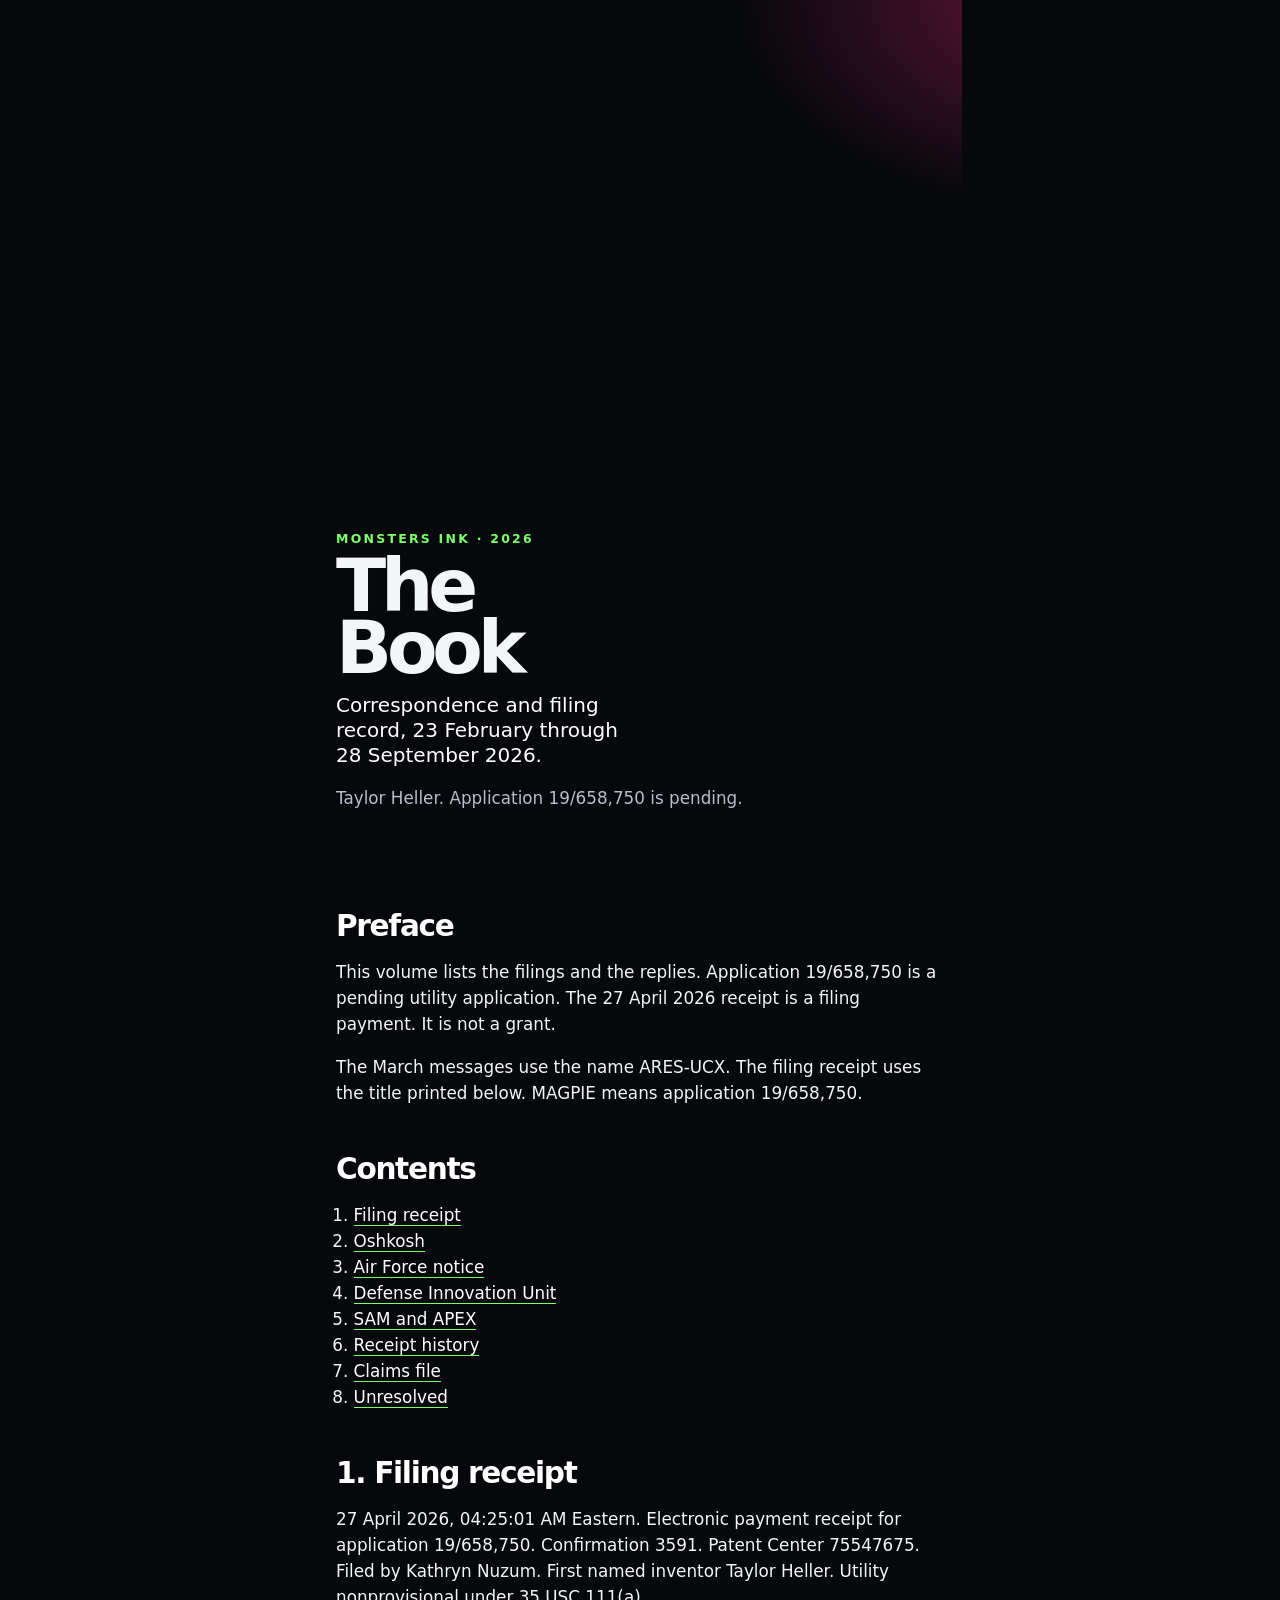
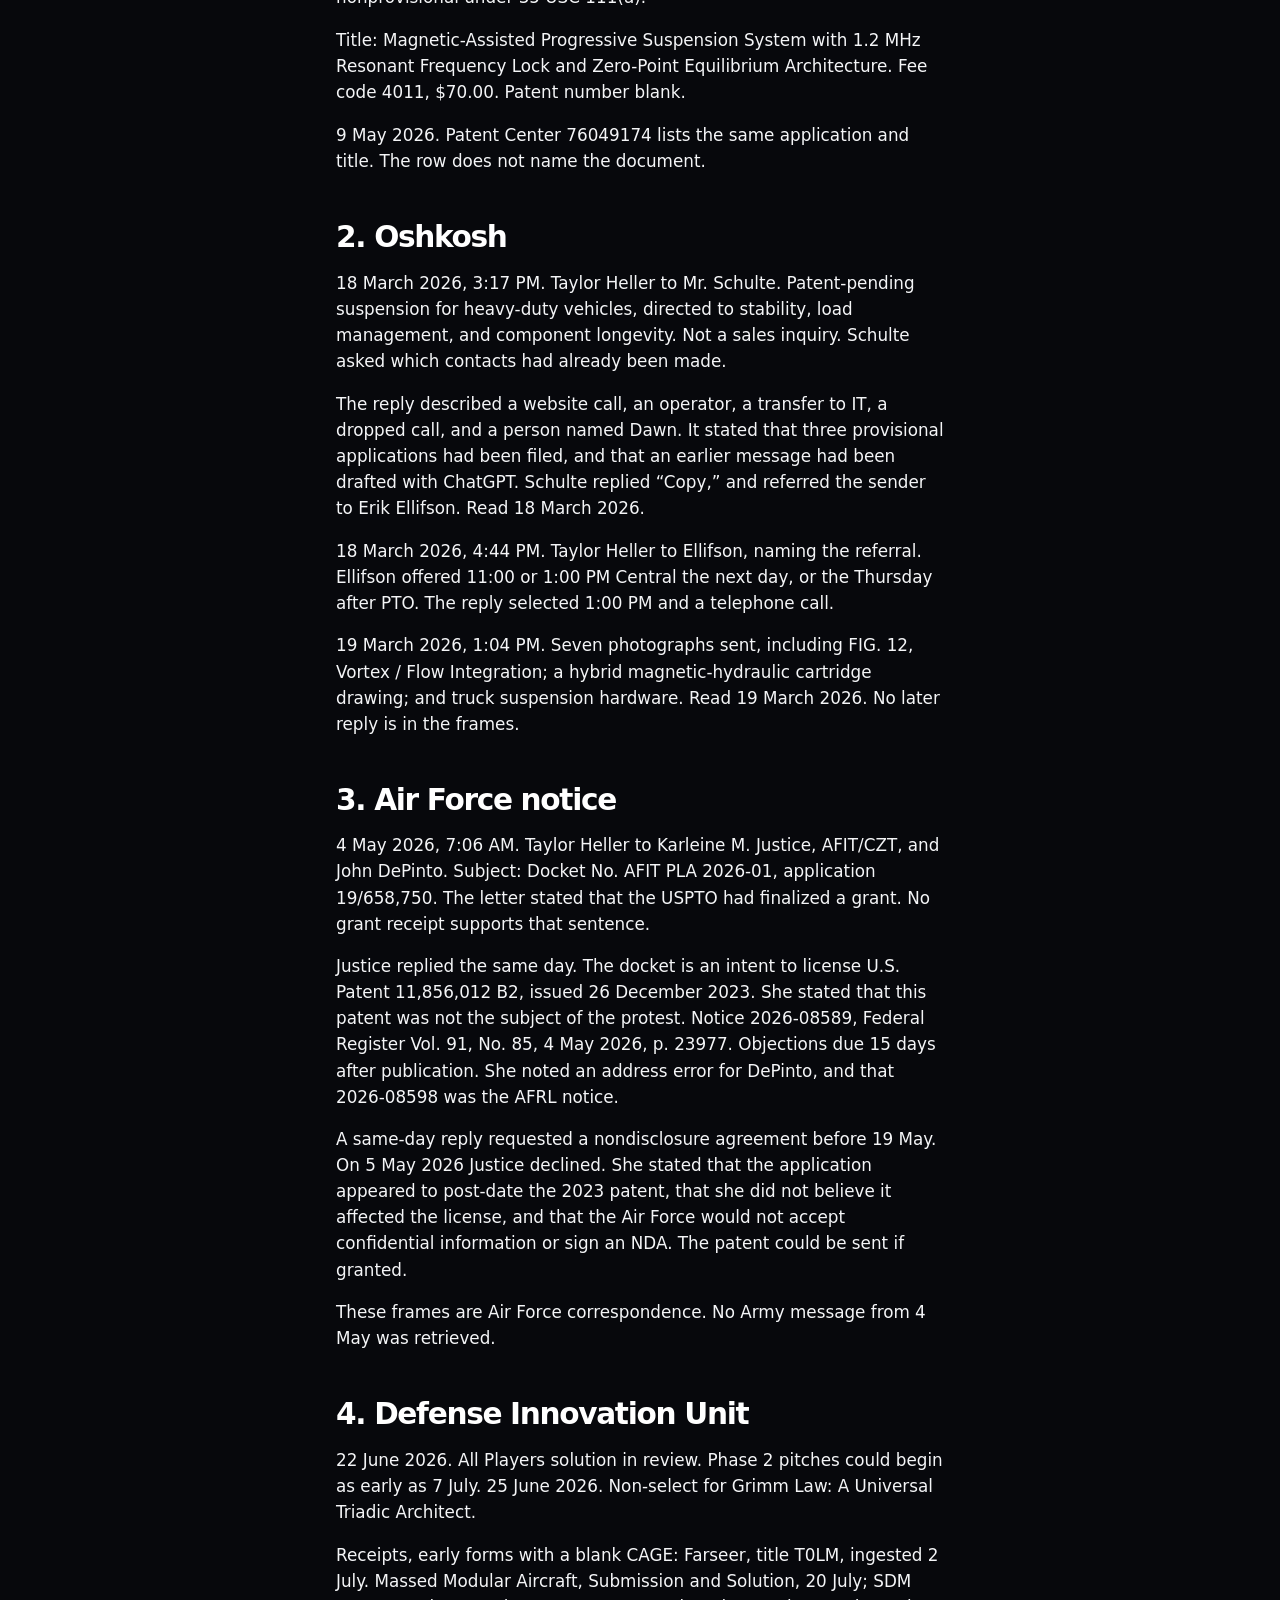
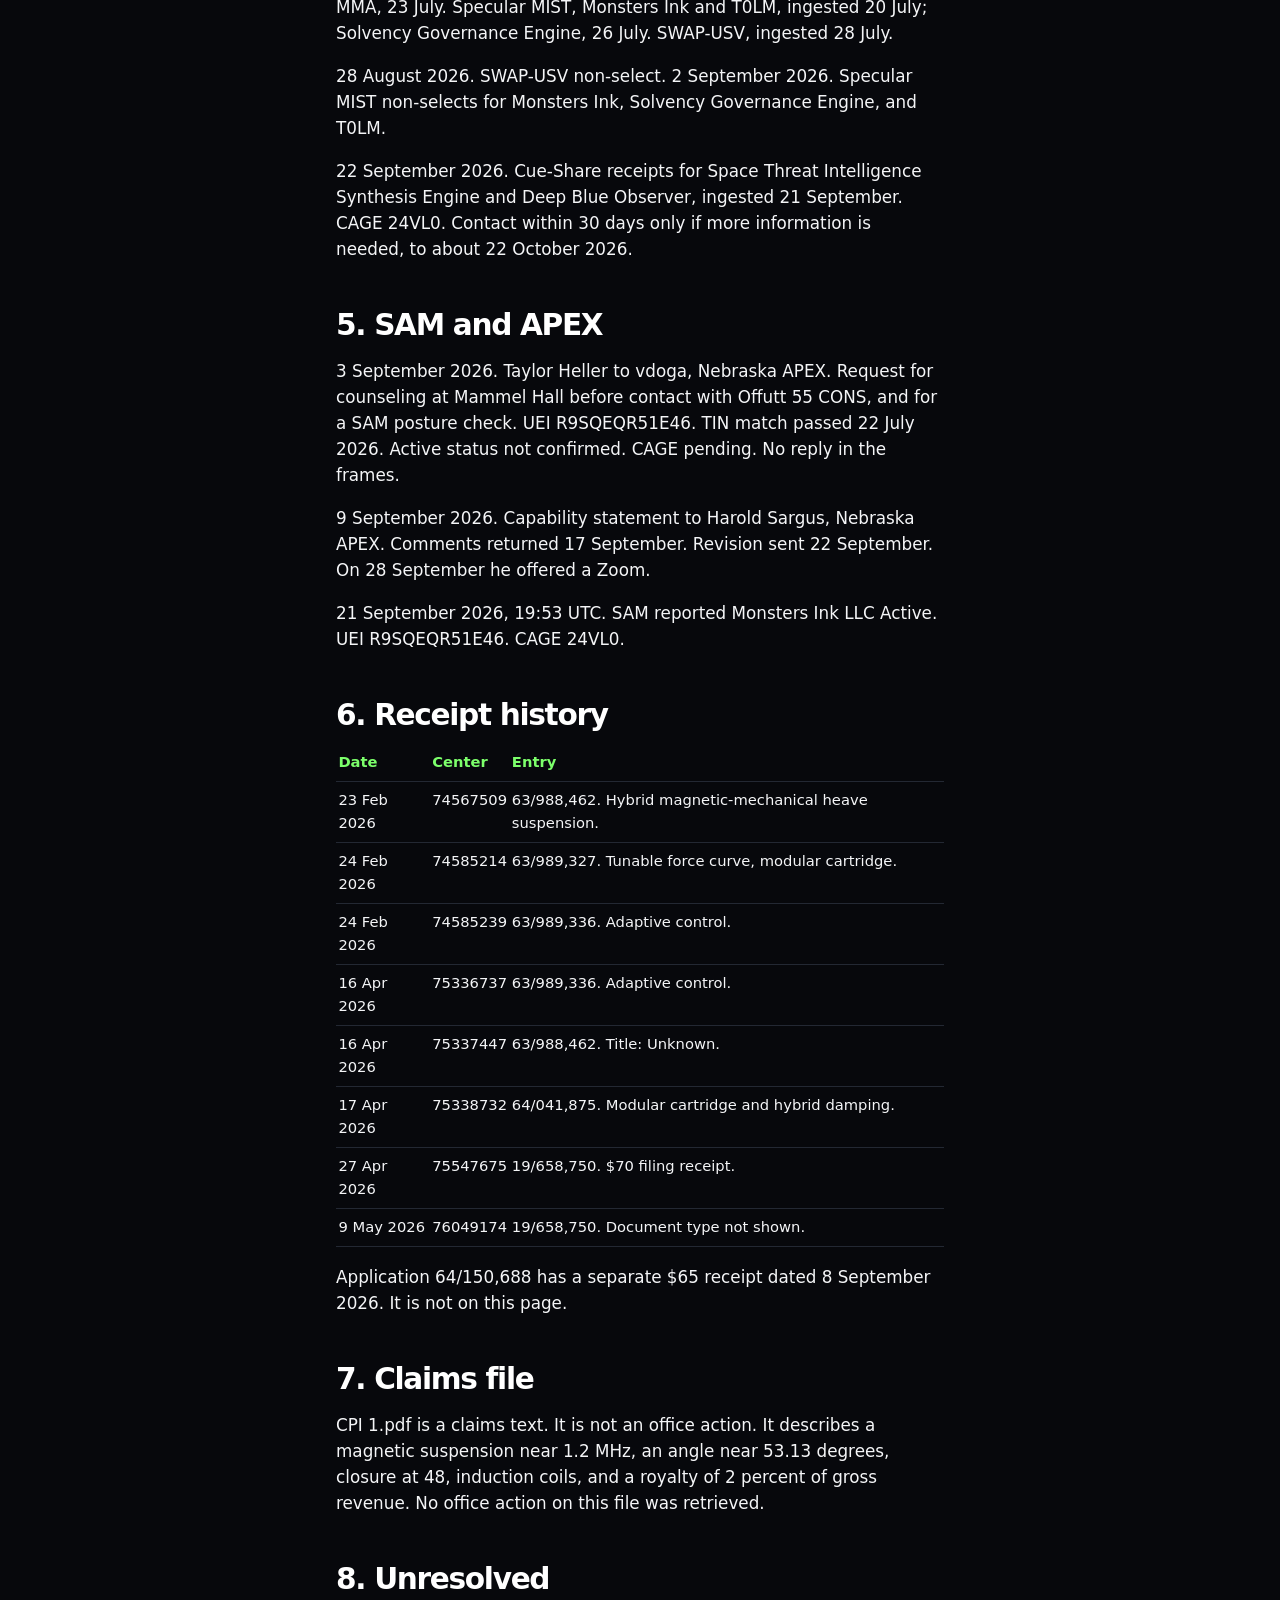
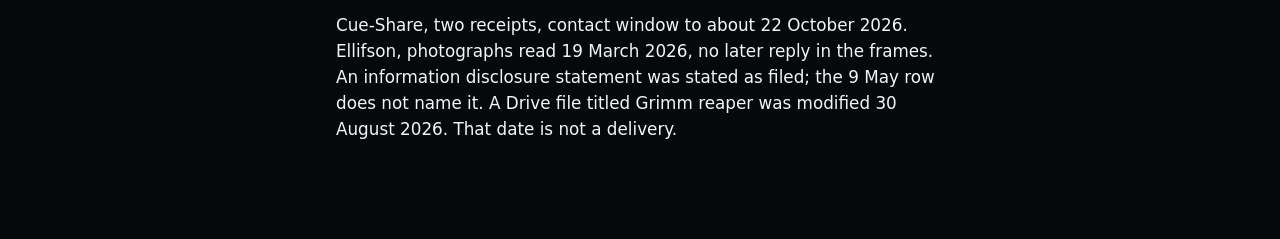
==== commit df78126c: "Remove process notes from the book" ====
--- a/public/book.html
+++ b/public/book.html
@@ -12,15 +12,12 @@
 <p class="kicker">Monsters Ink · 2026</p>
 <h1>The<br>Book</h1>
 <p class="deck">Correspondence and filing record, 23 February through 28 September 2026.</p>
-<p class="muted">Taylor Heller. Sources: letters, receipts, and screenshots. An outbound sentence is not a grant.</p>
+<p class="muted">Taylor Heller. Application 19/658,750 is pending.</p>
 </section>
 <section id="preface">
 <h2>Preface</h2>
-<p>This volume records communications by Taylor Heller and Monsters Ink LLC, and the replies retrieved for those communications. It does not assess technical merit, and it does not report an award, a license, or a patent grant.</p>
-<p>Four labels are used. Closed: supported by a retrieved letter, receipt, or screenshot. Stated: asserted by Taylor, with no matching receipt in this review. Open: no closing document. Refused: written in a source, and not supported by the remaining record.</p>
-<p>Application 19/658,750 is the nonprovisional named on the 27 April 2026 filing receipt. The March messages use the name ARES-UCX for a patent-pending suspension. The two names are kept as they appear. MAGPIE, where used, means application 19/658,750.</p>
-<p>Street addresses, telephone numbers, and card numbers are omitted. Application numbers are retained because they appear on the receipts.</p>
-<p class="audit">Scope. A fact is included only where a retrieved document supports it.</p>
+<p>This volume lists the filings and the replies. Application 19/658,750 is a pending utility application. The 27 April 2026 receipt is a filing payment. It is not a grant.</p>
+<p>The March messages use the name ARES-UCX. The filing receipt uses the title printed below. MAGPIE means application 19/658,750.</p>
 </section>
 <nav id="contents">
 <h2>Contents</h2>
@@ -32,92 +29,64 @@
 <li><a href="#c5">SAM and APEX</a></li>
 <li><a href="#c6">Receipt history</a></li>
 <li><a href="#c7">Claims file</a></li>
-<li><a href="#c8">Open items</a></li>
-<li><a href="#close">Colophon</a></li>
+<li><a href="#c8">Unresolved</a></li>
 </ol>
 </nav>
 <section id="c1">
 <h2>1. Filing receipt</h2>
-<p>On 27 April 2026 at 04:25:01 AM Eastern, an electronic payment receipt was issued for application 19/658,750. Confirmation number 3591. Patent Center number 75547675. Filed by Kathryn Nuzum. First named inventor Taylor Heller. Application type: utility nonprovisional under 35 USC 111(a).</p>
-<p>The title on the receipt is Magnetic-Assisted Progressive Suspension System with 1.2 MHz Resonant Frequency Lock and Zero-Point Equilibrium Architecture. Fee code 4011, basic utility filing fee, $70.00. The patent-number field is blank.</p>
-<p>A Patent Center row dated 9 May 2026, number 76049174, lists the same application and title. The row does not identify the document type. A later statement that an information disclosure statement had been filed is not matched to a named receipt in this review.</p>
-<p class="audit">Closed: payment, title, confirmation, filer, and blank patent number. Refused: treatment of this receipt as a grant.</p>
+<p>27 April 2026, 04:25:01 AM Eastern. Electronic payment receipt for application 19/658,750. Confirmation 3591. Patent Center 75547675. Filed by Kathryn Nuzum. First named inventor Taylor Heller. Utility nonprovisional under 35 USC 111(a).</p>
+<p>Title: Magnetic-Assisted Progressive Suspension System with 1.2 MHz Resonant Frequency Lock and Zero-Point Equilibrium Architecture. Fee code 4011, $70.00. Patent number blank.</p>
+<p>9 May 2026. Patent Center 76049174 lists the same application and title. The row does not name the document.</p>
 </section>
 <section id="c2">
 <h2>2. Oshkosh</h2>
-<p>Source: iMessage screenshots dated 18 and 19 March 2026. No corresponding email thread was retrieved.</p>
-<p>On 18 March 2026 at 3:17 PM, Taylor Heller sent Mr. Schulte a message describing a patent-pending suspension platform for heavy-duty vehicles, directed to stability, load management, and component longevity. The message stated that it was not a sales inquiry. Schulte asked which contacts had already been made.</p>
-<p>The reply described a website call, an operator, a transfer to IT, a dropped call, and a subsequent conversation with a person named Dawn. It also stated that three provisional applications had been filed, and that an earlier message had been drafted with ChatGPT. Schulte replied “Copy,” indicated a response in a few days, and referred the sender to Erik Ellifson. The thread shows a read stamp on 18 March 2026.</p>
-<p>On 18 March 2026 at 4:44 PM, Taylor Heller wrote to Ellifson, identified the referral, and described a patent-pending suspension concept. Ellifson agreed to a discussion the following day or on the Thursday after PTO, and offered 11:00 or 1:00 PM Central. The reply selected 1:00 PM and a telephone call rather than Teams.</p>
-<p>On 19 March 2026 at 1:04 PM, seven photographs were sent. The frames include FIG. 12, labeled Vortex / Flow Integration; a drawing of a hybrid magnetic-hydraulic cartridge; and a photograph of truck suspension hardware. The bundle shows a read stamp on 19 March 2026.</p>
-<p>No price, review decision, or later reply appears in the frames.</p>
-<p class="audit">Closed: referral, scheduled time, seven photographs, and read stamps. Open: call result and any response after the photographs.</p>
+<p>18 March 2026, 3:17 PM. Taylor Heller to Mr. Schulte. Patent-pending suspension for heavy-duty vehicles, directed to stability, load management, and component longevity. Not a sales inquiry. Schulte asked which contacts had already been made.</p>
+<p>The reply described a website call, an operator, a transfer to IT, a dropped call, and a person named Dawn. It stated that three provisional applications had been filed, and that an earlier message had been drafted with ChatGPT. Schulte replied “Copy,” and referred the sender to Erik Ellifson. Read 18 March 2026.</p>
+<p>18 March 2026, 4:44 PM. Taylor Heller to Ellifson, naming the referral. Ellifson offered 11:00 or 1:00 PM Central the next day, or the Thursday after PTO. The reply selected 1:00 PM and a telephone call.</p>
+<p>19 March 2026, 1:04 PM. Seven photographs sent, including FIG. 12, Vortex / Flow Integration; a hybrid magnetic-hydraulic cartridge drawing; and truck suspension hardware. Read 19 March 2026. No later reply is in the frames.</p>
 </section>
 <section id="c3">
 <h2>3. Air Force notice</h2>
-<p>Source: email screenshots from monstersink.business@gmail.com, 4 and 5 May 2026, and the attached Federal Register page.</p>
-<p>On 4 May 2026 at 7:06 AM, Taylor Heller wrote to Karleine M. Justice, AFIT/CZT, and John DePinto. Subject: Docket No. AFIT PLA 2026-01, prior-art notice, application 19/658,750. A Federal Register PDF was attached. The letter stated that the USPTO had finalized a grant on 19/658,750 as of that date. That statement is not supported by a grant receipt.</p>
-<p>Justice replied the same day. She identified AFIT PLA 2026-01 as an intent to grant a partially exclusive license in U.S. Patent 11,856,012 B2, Passive Physical Layer Distinct Native Attribute Cyber Security Monitor, issued 26 December 2023. She stated that this patent was not the subject of the protest. The attachment is notice 2026-08589, Federal Register Vol. 91, No. 85, 4 May 2026, p. 23977. Objections were due 15 days after publication. She noted that DePinto’s address on the notice appeared incorrect, and that notice 2026-08598 was the AFRL portion.</p>
-<p>A same-day reply thanked her, associated the notice with the resonant-lock claims, and requested a mutual nondisclosure agreement before 19 May.</p>
-<p>On 5 May 2026, Justice replied that the serial number indicated a filing after issuance of 11,856,012 B2, that she did not believe the application affected the proposed license, and that the Air Force would not accept confidential information or enter a nondisclosure agreement. She stated that the patent could be sent if granted. The message footer states that it was not transmitted as controlled unclassified information. She noted limited email from 11 to 15 May. Her signature block identifies her as a research grants engineer at AFIT, Wright-Patterson Air Force Base.</p>
-<p>These frames are Air Force correspondence. A separate Army exchange on 4 May was stated later and was not retrieved in the yeti.monstersink inbox search.</p>
-<p class="audit">Closed: notice, patent, issue date, objection window, and refusal of an NDA. Refused: the grant sentence. The objection window closed in May.</p>
+<p>4 May 2026, 7:06 AM. Taylor Heller to Karleine M. Justice, AFIT/CZT, and John DePinto. Subject: Docket No. AFIT PLA 2026-01, application 19/658,750. The letter stated that the USPTO had finalized a grant. No grant receipt supports that sentence.</p>
+<p>Justice replied the same day. The docket is an intent to license U.S. Patent 11,856,012 B2, issued 26 December 2023. She stated that this patent was not the subject of the protest. Notice 2026-08589, Federal Register Vol. 91, No. 85, 4 May 2026, p. 23977. Objections due 15 days after publication. She noted an address error for DePinto, and that 2026-08598 was the AFRL notice.</p>
+<p>A same-day reply requested a nondisclosure agreement before 19 May. On 5 May 2026 Justice declined. She stated that the application appeared to post-date the 2023 patent, that she did not believe it affected the license, and that the Air Force would not accept confidential information or sign an NDA. The patent could be sent if granted.</p>
+<p>These frames are Air Force correspondence. No Army message from 4 May was retrieved.</p>
 </section>
 <section id="c4">
 <h2>4. Defense Innovation Unit</h2>
-<p>Source: messages from diu@diu.mil to yeti.monstersink@gmail.com. A receipt confirms intake within the submission window. A non-select states that the solution does not meet current needs and that feedback will not be provided. Neither is a contract.</p>
-<p>On 22 June 2026, DIU reported that an All Players solution was in review, and that Phase 2 pitches could begin as early as 7 July. On 25 June 2026, DIU issued a non-select for “Grimm Law: A Universal Triadic Architect.”</p>
-<p>Receipts in July, with blank CAGE fields and a Gemini address on the website line, were as follows. Farseer, title T0LM, ingested 2 July. Massed Modular Aircraft, titles Submission and Solution, 20 July, and SDM MMA, 23 July. Specular MIST, titles Monsters Ink and T0LM, ingested 20 July, and Solvency Governance Engine, 26 July. SWAP-USV, ingested 28 July.</p>
-<p>SWAP-USV was non-selected on 28 August 2026. On 2 September 2026, three Specular MIST titles were non-selected: Monsters Ink, Solvency Governance Engine, and T0LM.</p>
-<p>On 22 September 2026, receipts were issued for two Cue-Share submissions ingested 21 September: Space Threat Intelligence Synthesis Engine, and Deep Blue Observer. Both list CAGE 24VL0. Both state that contact will be made within 30 days only if additional information is required. That interval runs to about 22 October 2026.</p>
-<p class="audit">Closed: All Players, SWAP-USV, and the three Specular MIST titles. Open: the two Cue-Share receipts. The 30-day sentence is not a selection.</p>
+<p>22 June 2026. All Players solution in review. Phase 2 pitches could begin as early as 7 July. 25 June 2026. Non-select for Grimm Law: A Universal Triadic Architect.</p>
+<p>Receipts, early forms with a blank CAGE: Farseer, title T0LM, ingested 2 July. Massed Modular Aircraft, Submission and Solution, 20 July; SDM MMA, 23 July. Specular MIST, Monsters Ink and T0LM, ingested 20 July; Solvency Governance Engine, 26 July. SWAP-USV, ingested 28 July.</p>
+<p>28 August 2026. SWAP-USV non-select. 2 September 2026. Specular MIST non-selects for Monsters Ink, Solvency Governance Engine, and T0LM.</p>
+<p>22 September 2026. Cue-Share receipts for Space Threat Intelligence Synthesis Engine and Deep Blue Observer, ingested 21 September. CAGE 24VL0. Contact within 30 days only if more information is needed, to about 22 October 2026.</p>
 </section>
 <section id="c5">
 <h2>5. SAM and APEX</h2>
-<p>On 3 September 2026, Taylor Heller wrote to vdoga at Nebraska APEX and requested in-person counseling at Mammel Hall before contact with Offutt 55 CONS. The request asked for review of a one-page capability statement and a SAM posture check. The letter stated UEI R9SQEQR51E46, an IRS TIN match passed on 22 July 2026, Active status not confirmed, and CAGE pending, so no code was stated. No reply is in the frames.</p>
-<p>On 9 September 2026, a capability statement was sent to Harold Sargus, consultant, Nebraska APEX. He replied that he would review it the following week. On 17 September he returned formatting comments. A revision was sent on 22 September. On 25 September he stated that he would review it the following week. On 28 September he stated that the revision was clearer and offered a Zoom meeting.</p>
-<p>On 21 September 2026 at 19:53 UTC, SAM reported Monsters Ink LLC as Active. UEI R9SQEQR51E46. CAGE 24VL0.</p>
-<p class="audit">Closed: counseling request, Sargus exchange, and SAM activation. Open: a 55 CONS meeting. None is in these frames.</p>
+<p>3 September 2026. Taylor Heller to vdoga, Nebraska APEX. Request for counseling at Mammel Hall before contact with Offutt 55 CONS, and for a SAM posture check. UEI R9SQEQR51E46. TIN match passed 22 July 2026. Active status not confirmed. CAGE pending. No reply in the frames.</p>
+<p>9 September 2026. Capability statement to Harold Sargus, Nebraska APEX. Comments returned 17 September. Revision sent 22 September. On 28 September he offered a Zoom.</p>
+<p>21 September 2026, 19:53 UTC. SAM reported Monsters Ink LLC Active. UEI R9SQEQR51E46. CAGE 24VL0.</p>
 </section>
 <section id="c6">
 <h2>6. Receipt history</h2>
-<p>The Patent Center receipt-history page lists eight submissions. It shows date, center number, application number, and title. It does not show document type, except where a separate payment receipt supplies that fact.</p>
 <table>
 <tr><th>Date</th><th>Center</th><th>Entry</th></tr>
-<tr><td>23 Feb 2026</td><td>74567509</td><td>63/988,462. Hybrid magnetic-mechanical heave suspension, coaxial damping, modular cartridge.</td></tr>
-<tr><td>24 Feb 2026</td><td>74585214</td><td>63/989,327. Tunable force curve, hybrid control, modular cartridge.</td></tr>
-<tr><td>24 Feb 2026</td><td>74585239</td><td>63/989,336. Adaptive control for a magnetic-assisted suspension.</td></tr>
-<tr><td>16 Apr 2026</td><td>75336737</td><td>63/989,336. Same adaptive-control title.</td></tr>
-<tr><td>16 Apr 2026</td><td>75337447</td><td>63/988,462. Title on the page: Unknown.</td></tr>
+<tr><td>23 Feb 2026</td><td>74567509</td><td>63/988,462. Hybrid magnetic-mechanical heave suspension.</td></tr>
+<tr><td>24 Feb 2026</td><td>74585214</td><td>63/989,327. Tunable force curve, modular cartridge.</td></tr>
+<tr><td>24 Feb 2026</td><td>74585239</td><td>63/989,336. Adaptive control.</td></tr>
+<tr><td>16 Apr 2026</td><td>75336737</td><td>63/989,336. Adaptive control.</td></tr>
+<tr><td>16 Apr 2026</td><td>75337447</td><td>63/988,462. Title: Unknown.</td></tr>
 <tr><td>17 Apr 2026</td><td>75338732</td><td>64/041,875. Modular cartridge and hybrid damping.</td></tr>
-<tr><td>27 Apr 2026</td><td>75547675</td><td>19/658,750. The $70 filing receipt.</td></tr>
-<tr><td>9 May 2026</td><td>76049174</td><td>19/658,750. Same title. Document type not shown.</td></tr>
+<tr><td>27 Apr 2026</td><td>75547675</td><td>19/658,750. $70 filing receipt.</td></tr>
+<tr><td>9 May 2026</td><td>76049174</td><td>19/658,750. Document type not shown.</td></tr>
 </table>
-<p>Application 64/150,688 has a separate $65 receipt dated 8 September 2026. It does not appear on this page.</p>
-<p class="audit">Closed: the eight rows. Known fee and document type: the 27 April row only. The Unknown title is unchanged.</p>
+<p>Application 64/150,688 has a separate $65 receipt dated 8 September 2026. It is not on this page.</p>
 </section>
 <section id="c7">
 <h2>7. Claims file</h2>
-<p>A local file titled CPI 1.pdf contains claim text. It is not an office action, and it does not appear under that name on the receipt-history page.</p>
-<p>The file describes a magnetic suspension at a locked frequency of about 1.2 MHz, an angle of about 53.13 degrees, closure at a scaling factor of 48, induction coils for energy harvest, and a royalty of 2 percent of gross revenue. The abstract states beta as one-half G minus one-ninety-sixth G squared, with closure at G = 48. The claims include a system claim, a method claim, and the royalty sentence.</p>
-<p>No office action on this file was retrieved.</p>
-<p class="audit">Closed: the file contains those sentences. Refused: accepted claims, a measured angle, or an owed royalty.</p>
+<p>CPI 1.pdf is a claims text. It is not an office action. It describes a magnetic suspension near 1.2 MHz, an angle near 53.13 degrees, closure at 48, induction coils, and a royalty of 2 percent of gross revenue. No office action on this file was retrieved.</p>
 </section>
 <section id="c8">
-<h2>8. Open items</h2>
-<p>Cue-Share. Two receipts dated 22 September 2026. The stated contact window runs to about 22 October 2026. The letters do not state a selection.</p>
-<p>Ellifson. Seven photographs read on 19 March 2026. No subsequent reply is in the frames.</p>
-<p>Army. A 4 May 2026 exchange was stated. It was not retrieved in the yeti.monstersink inbox. The 4 May frames are the Air Force thread.</p>
-<p>Information disclosure statement. Stated as filed. The 9 May Patent Center row does not name the document.</p>
-<p>A Drive file titled Grimm reaper was modified on 30 August 2026. A modified date is not a record of delivery.</p>
-<p>A license proposal of $100,000,000, limited to a United States buyer, was drafted and not sent. It is not an offer on this record.</p>
-<p class="audit">Open means no closing document was retrieved. It is not a forecast.</p>
-</section>
-<section id="close">
-<h2>Colophon</h2>
-<p>This volume contains eight chapters: the filing receipt, the Oshkosh exchange, the Air Force notice, the Defense Innovation Unit correspondence, the SAM and APEX record, the receipt history, the claims file, and the open items.</p>
-<p>No chapter reports an award, a license, or a secrecy grant. Application 19/658,750 remains pending. The 27 April 2026 receipt remains a $70 filing payment. The grant sentence in the 4 May 2026 letter remains unsupported.</p>
-<p class="muted">Prepared 4 October 2026 from the closed papers. Source notes remain in the ledger folder.</p>
+<h2>8. Unresolved</h2>
+<p>Cue-Share, two receipts, contact window to about 22 October 2026. Ellifson, photographs read 19 March 2026, no later reply in the frames. An information disclosure statement was stated as filed; the 9 May row does not name it. A Drive file titled Grimm reaper was modified 30 August 2026. That date is not a delivery.</p>
 </section>
 </article>
 </body>
